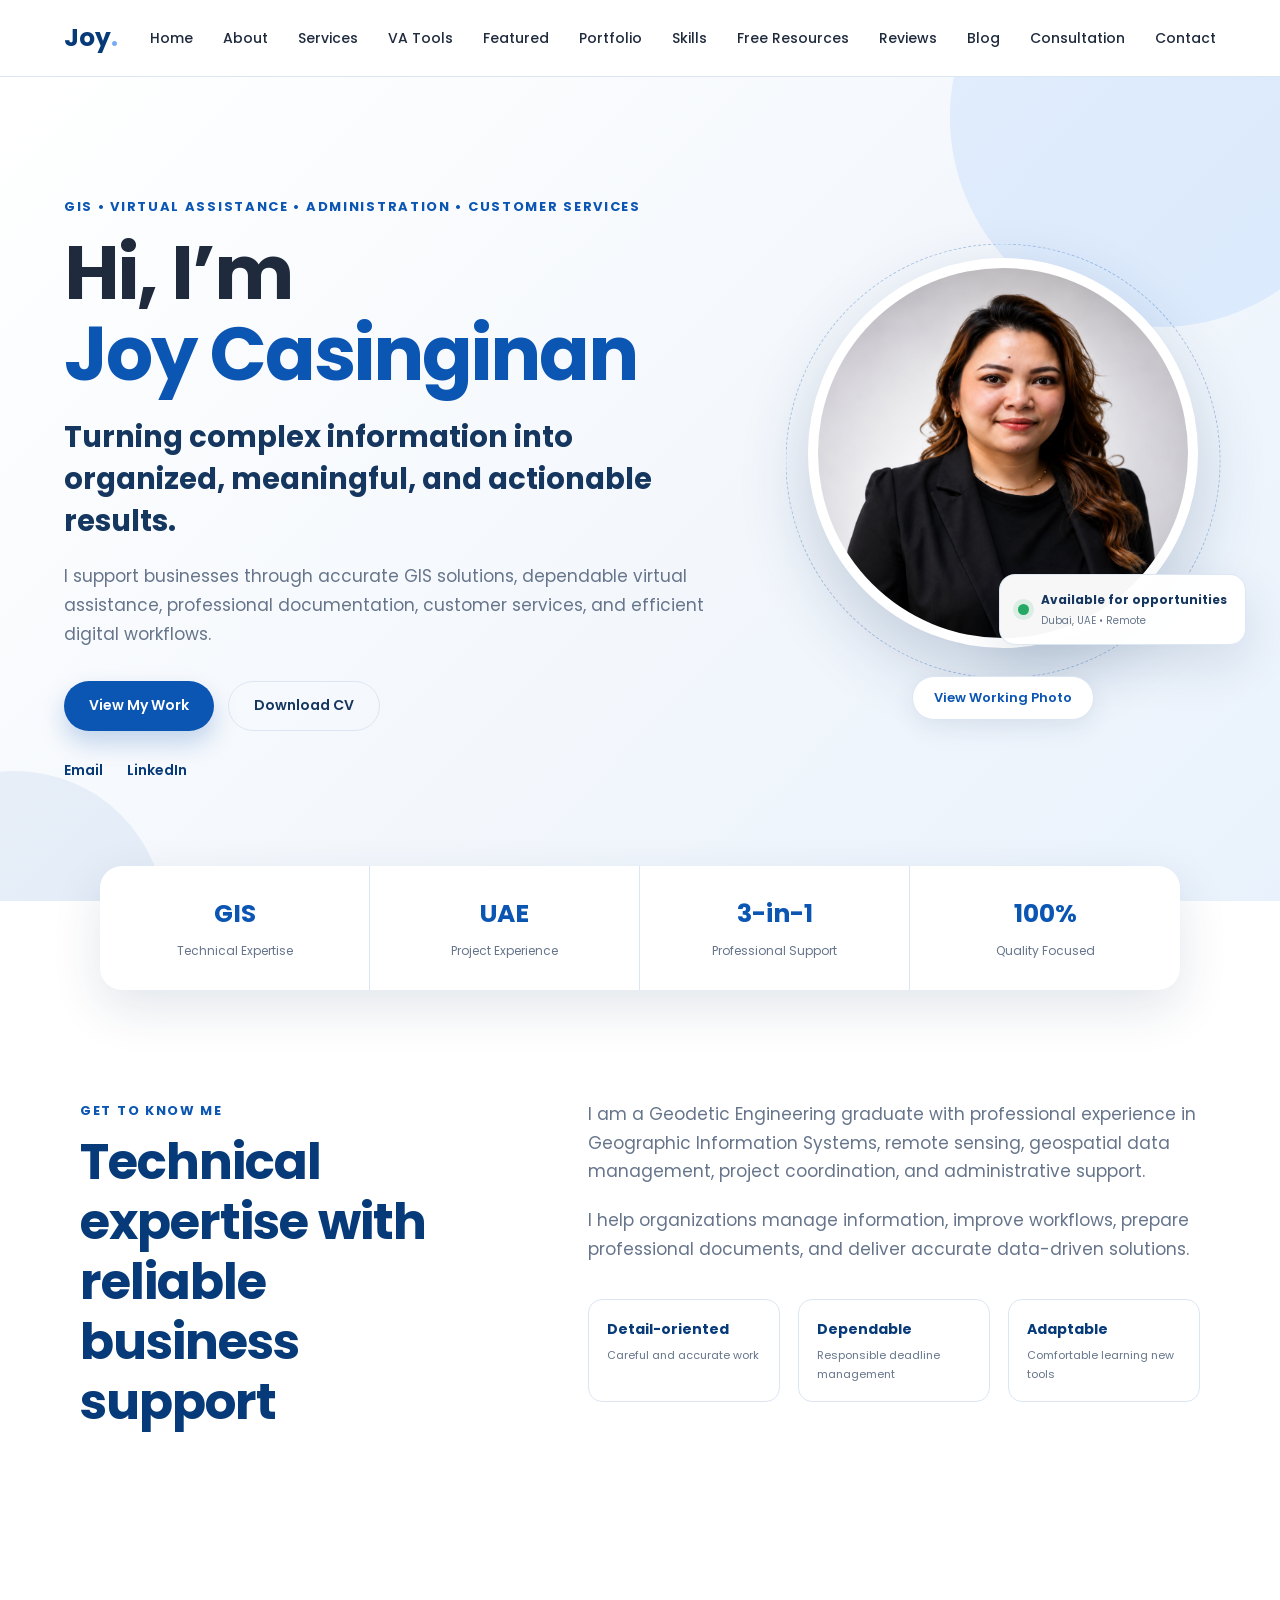
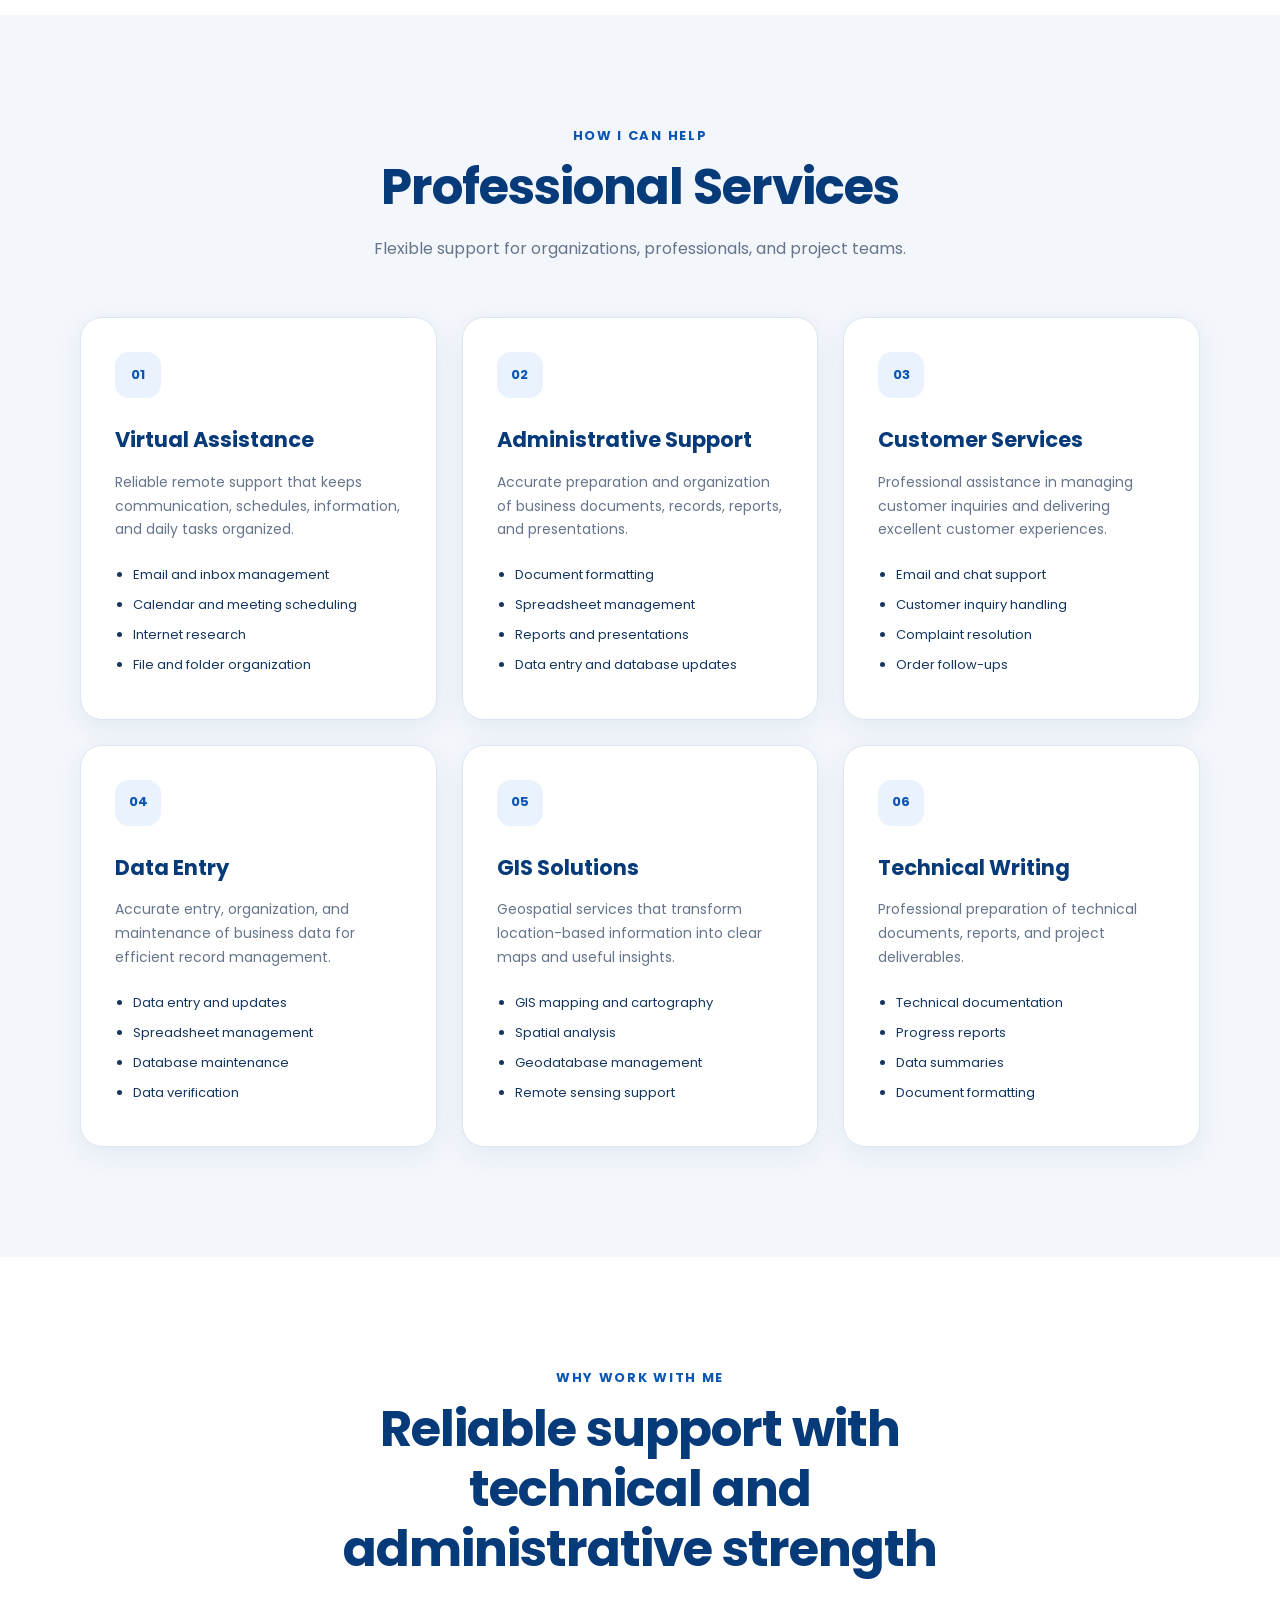
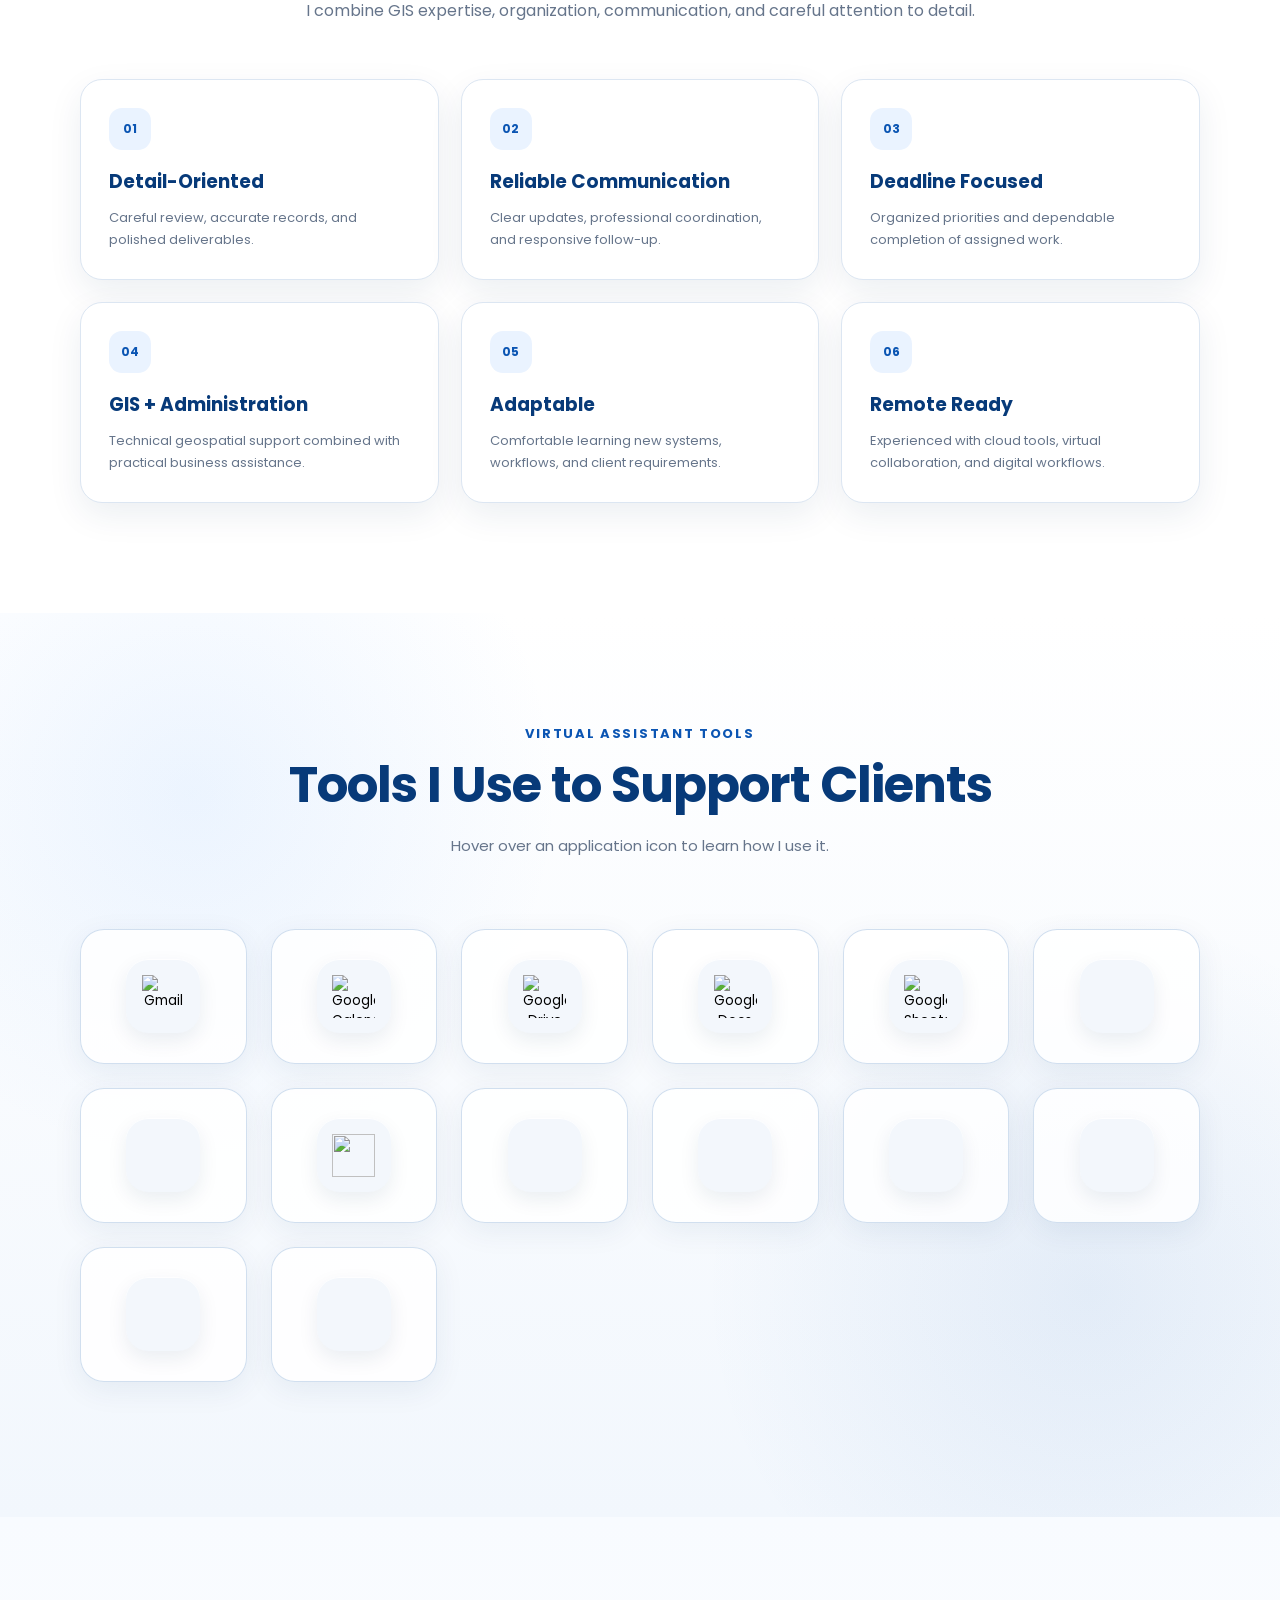
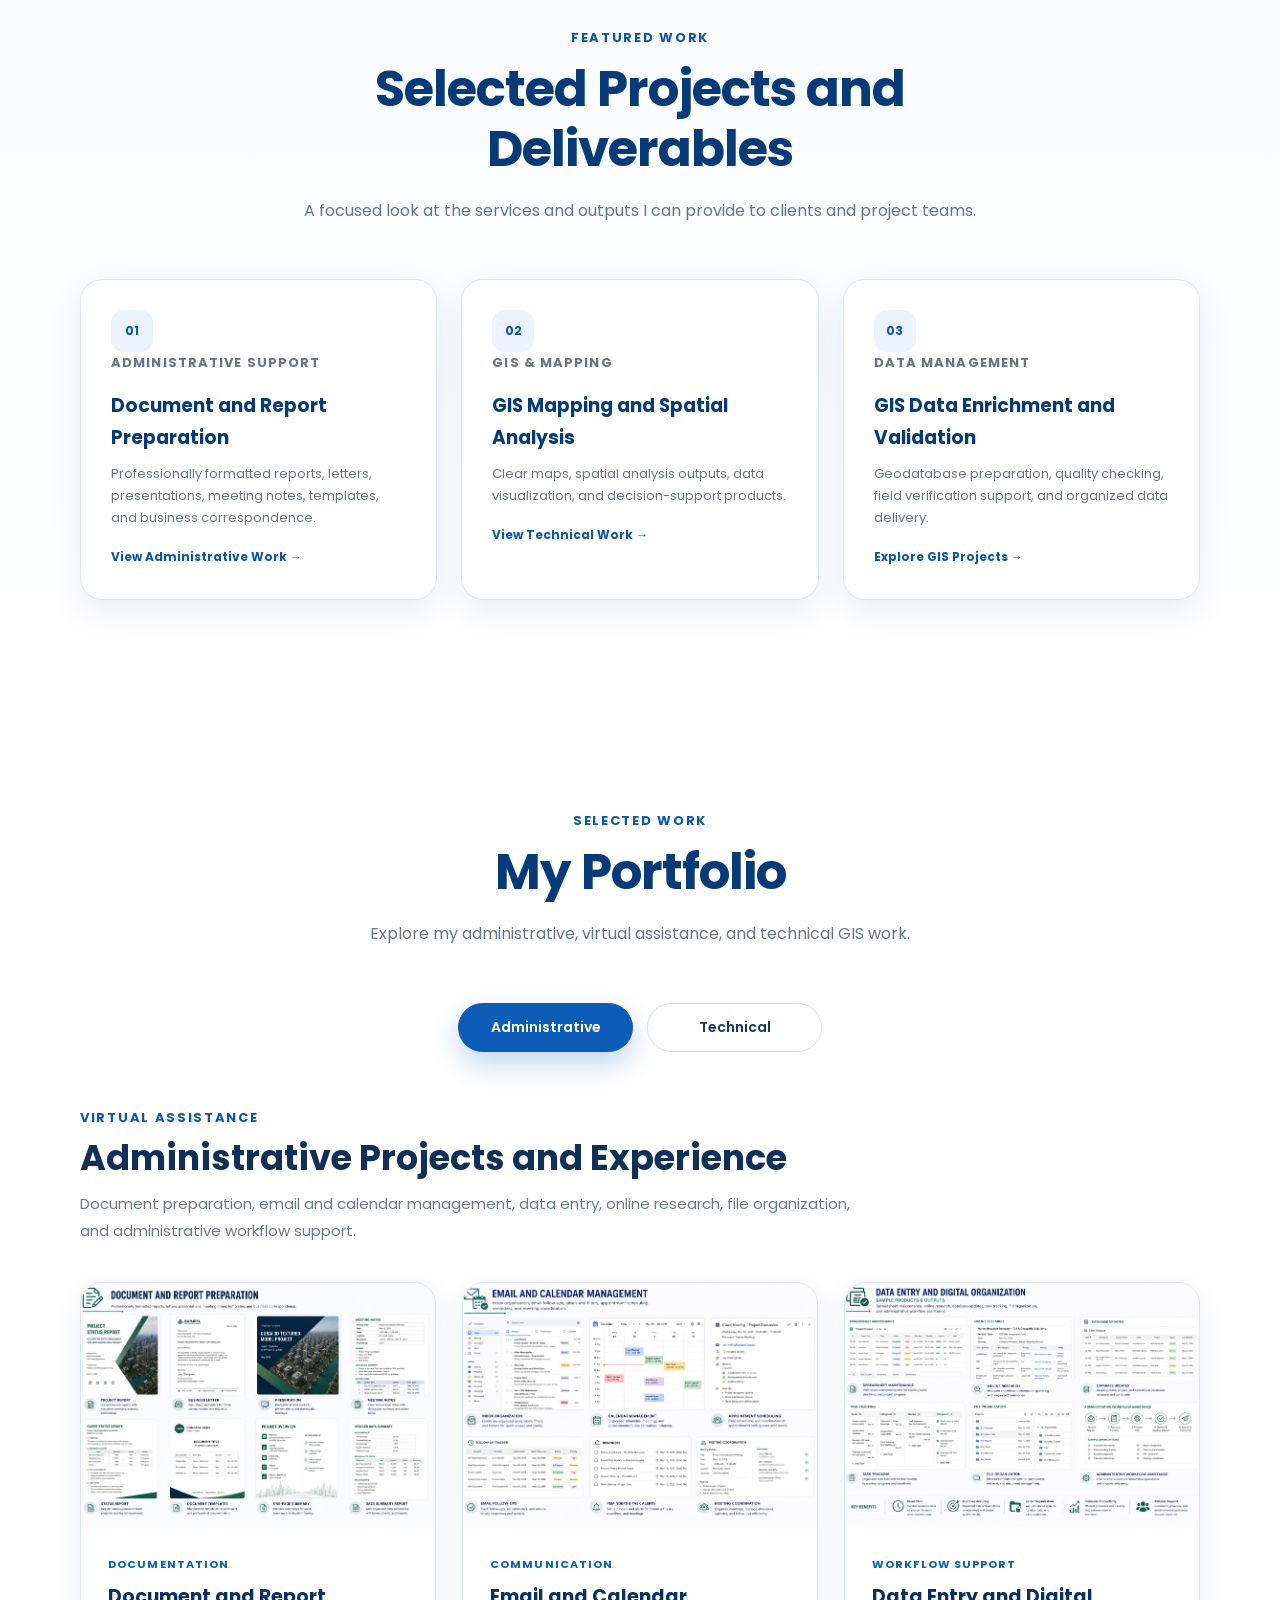
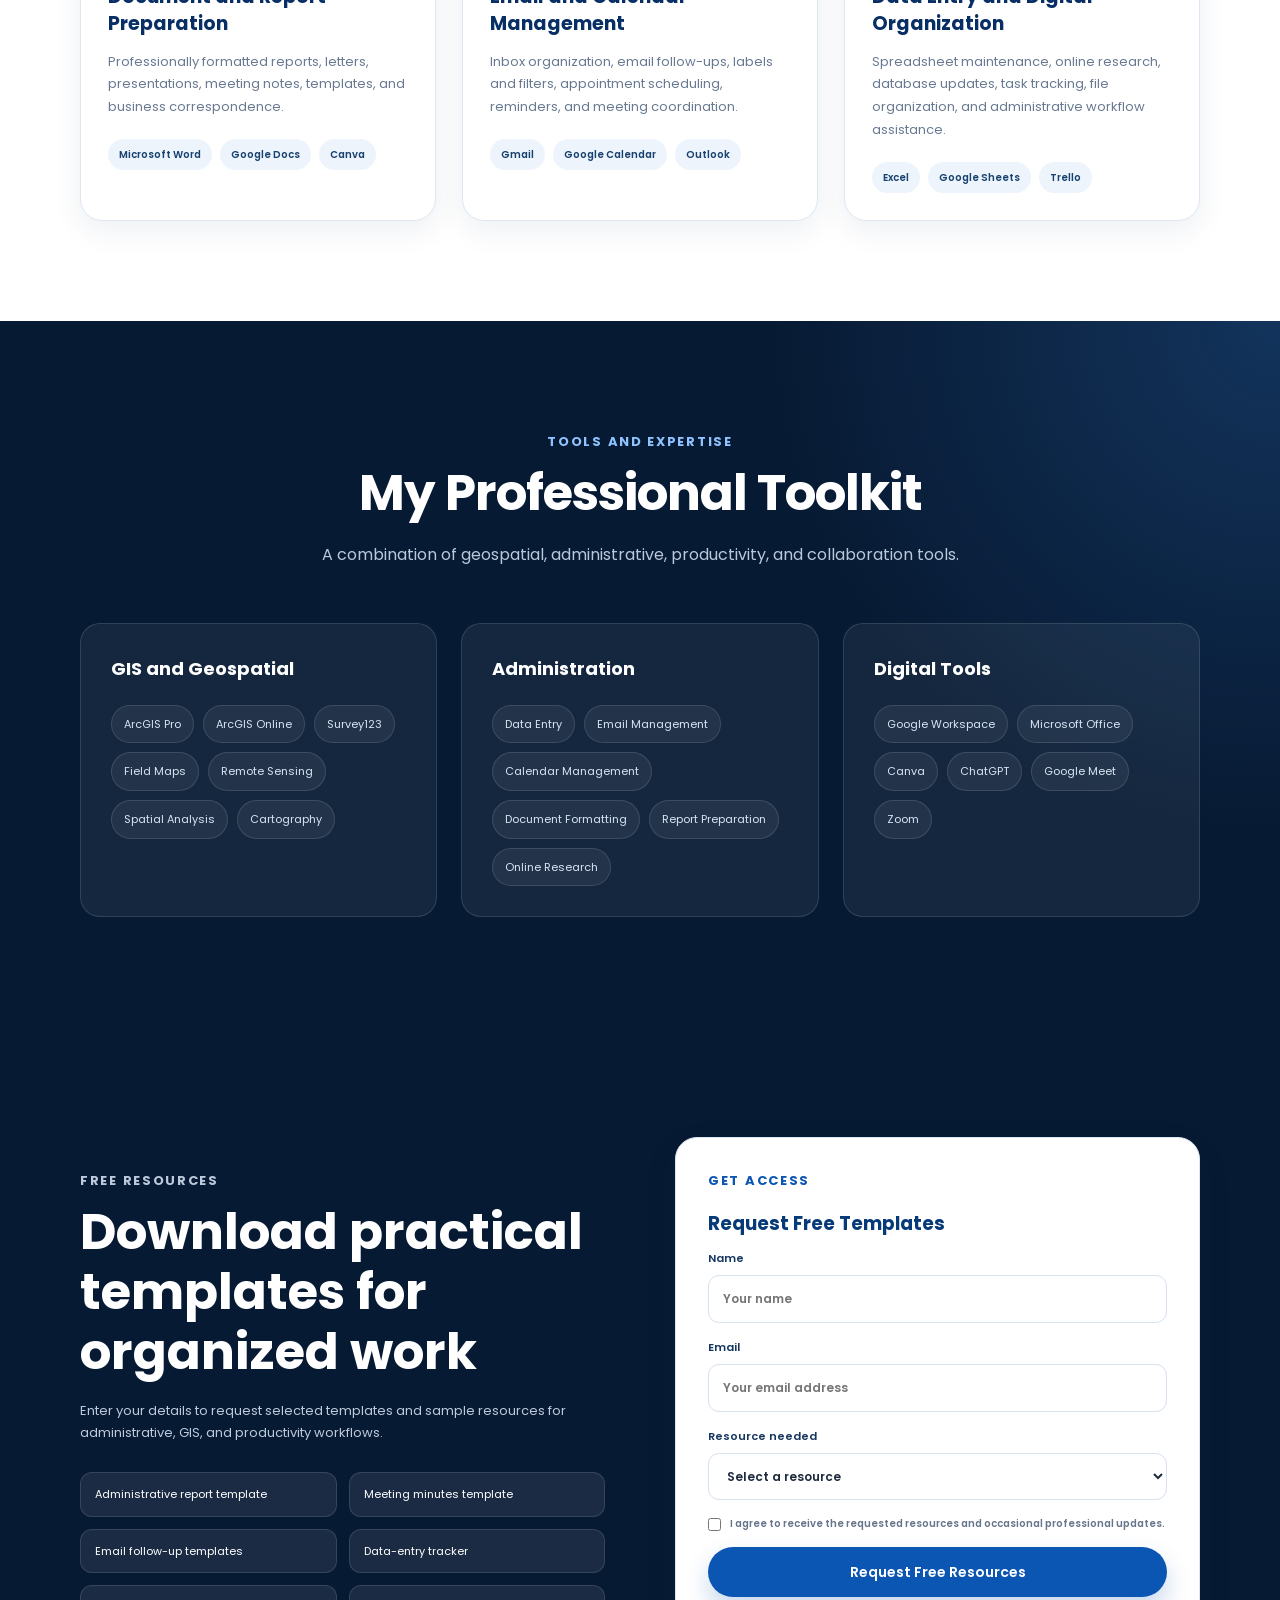
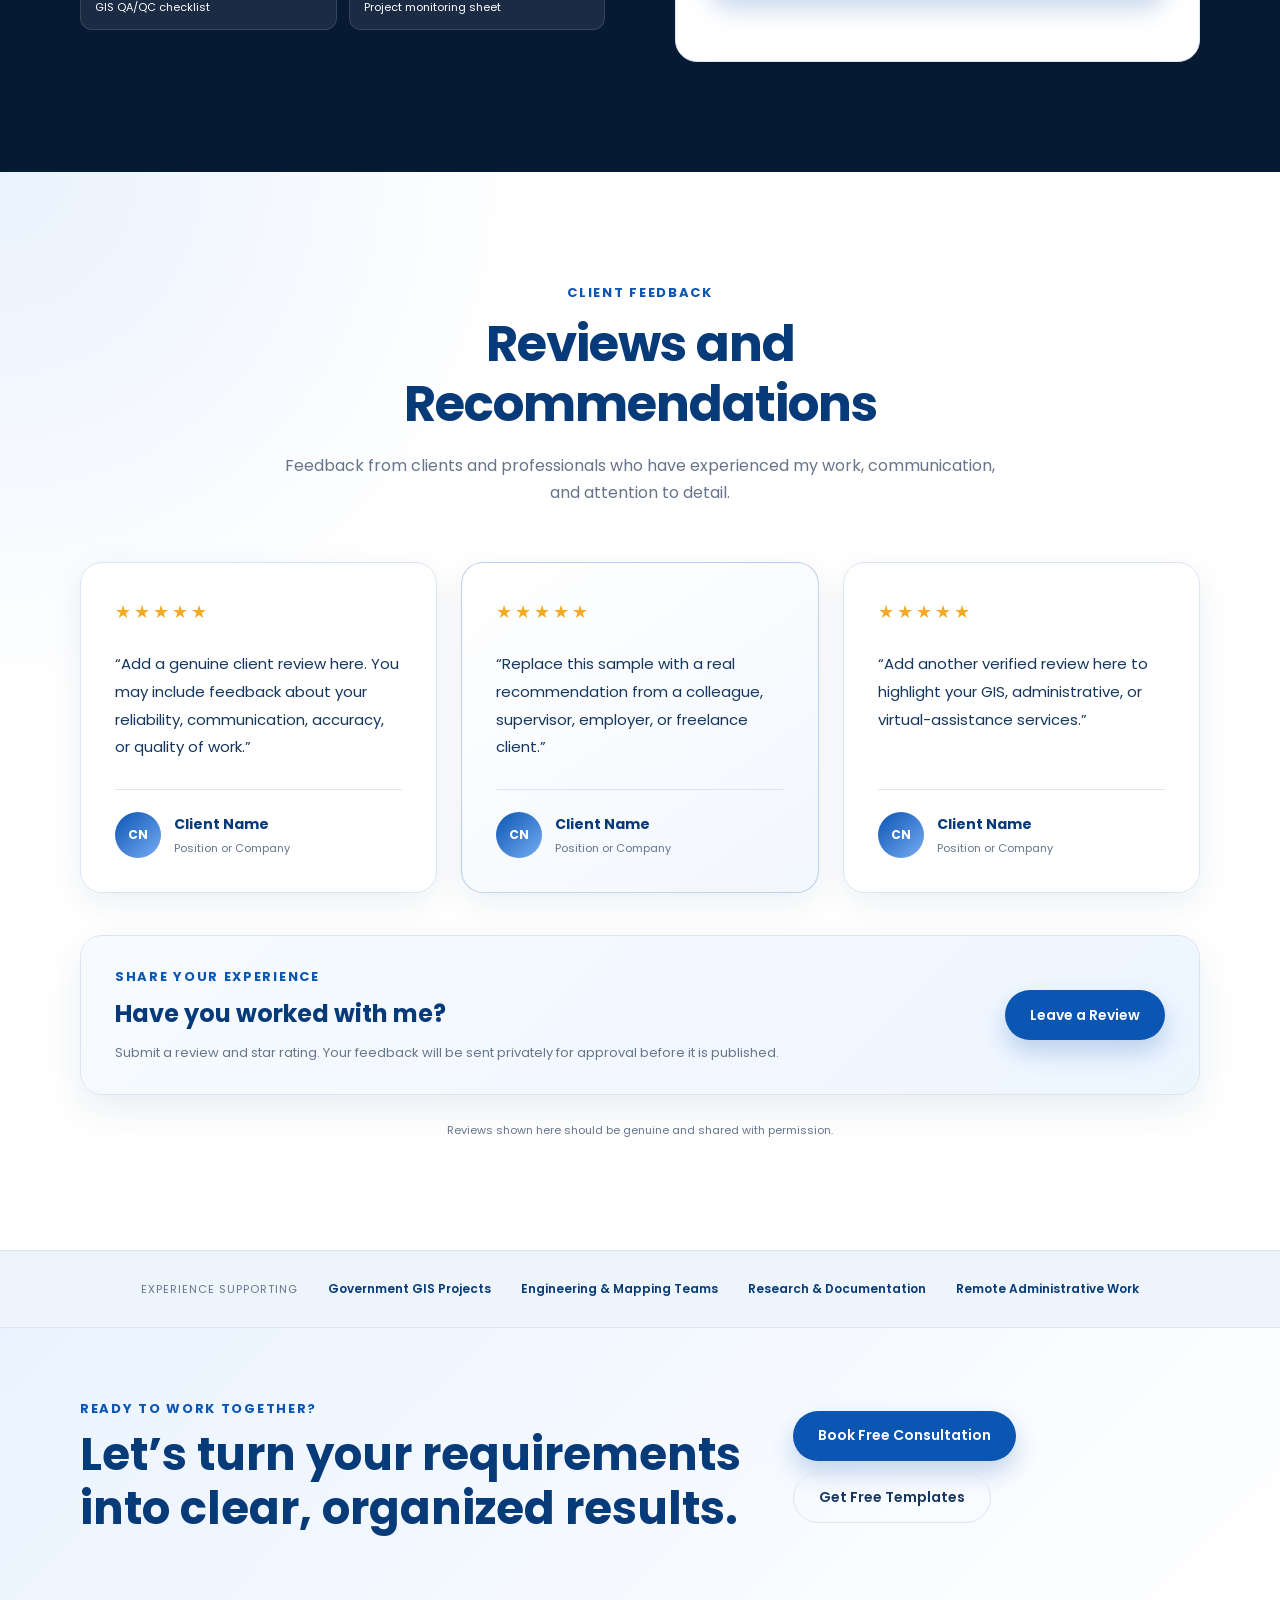
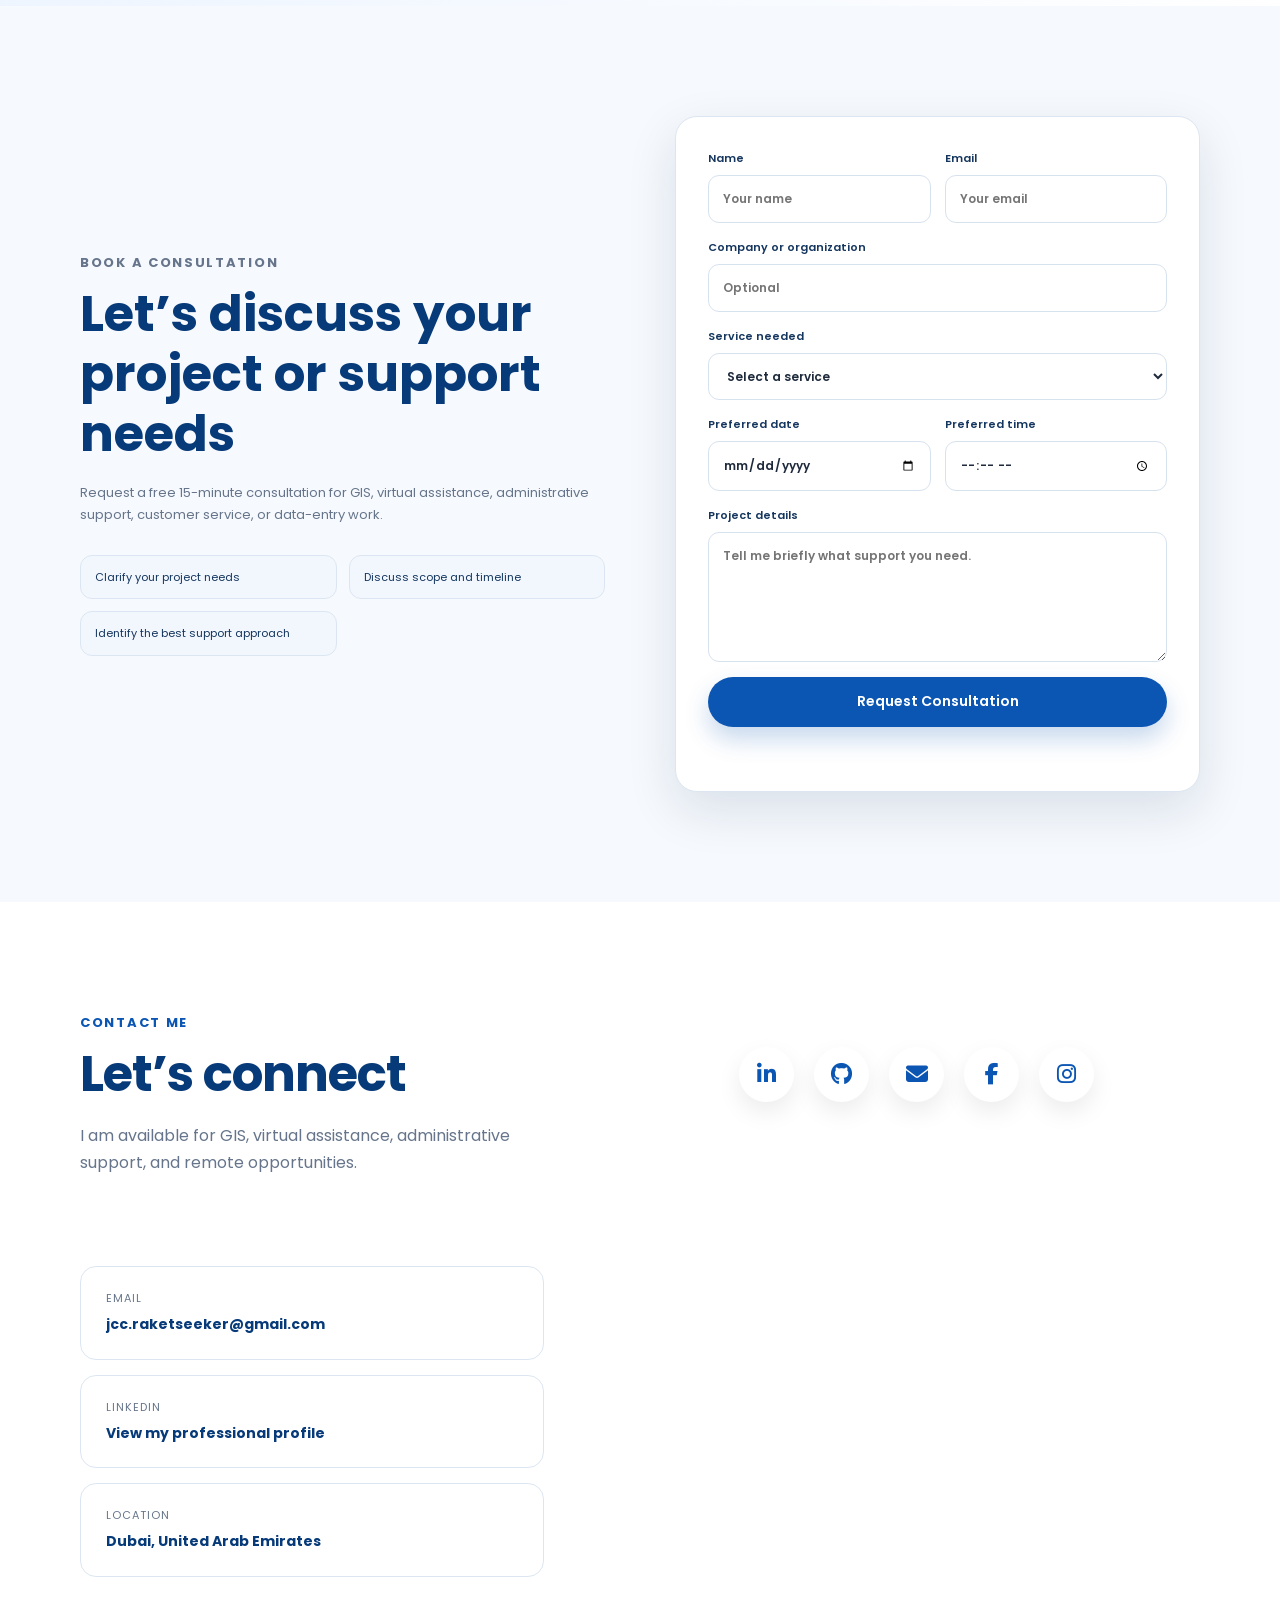
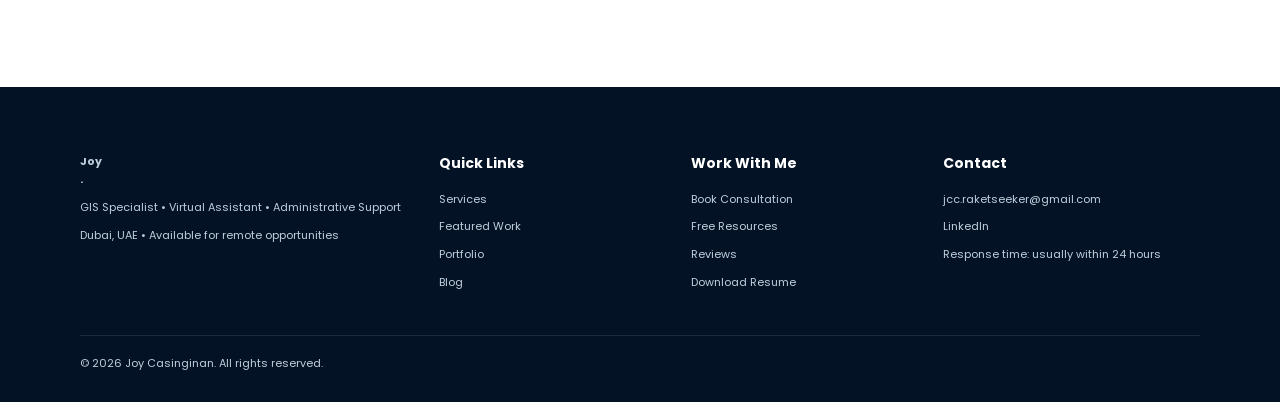
==== index.html @ 1f8430e5 "Add files via upload" ====
<!DOCTYPE html>

<html lang="en">
<head>
<meta charset="utf-8"/>
<meta content="width=device-width, initial-scale=1.0" name="viewport"/>
<meta content="Professional portfolio of Joy Casinginan, GIS Specialist, Virtual Assistant, and Administrative Assistant." name="description"/>
<title>
        Joy Casinginan | GIS Specialist &amp; Virtual Assistant
    </title>
<link href="https://fonts.googleapis.com" rel="preconnect"/>
<link crossorigin="" href="https://fonts.gstatic.com" rel="preconnect"/>
<link href="https://fonts.googleapis.com/css2?family=Poppins:wght@400;500;600;700&amp;display=swap" rel="stylesheet"/>
<link href="style.css" rel="stylesheet"/>
<link href="optin.css" rel="stylesheet"/>
<script src="https://code.iconify.design/3/3.1.1/iconify.min.js"></script>
<link href="https://cdnjs.cloudflare.com/ajax/libs/font-awesome/6.6.0/css/all.min.css" rel="stylesheet"/>
</head>
<body>
<!-- HEADER -->
<header class="site-header">
<nav class="navbar">
<a class="logo" href="#home">
                Joy<span>.</span>
</a>
<button aria-expanded="false" aria-label="Open navigation menu" class="menu-button" id="menuButton" type="button">
<span></span>
<span></span>
<span></span>
</button>
<ul class="nav-links" id="navLinks">
<li><a href="#home">Home</a></li>
<li><a href="#about">About</a></li>
<li><a class="services-optin-trigger" href="#services">Services</a></li>
<li><a href="#va-tools">VA Tools</a></li>
<li><a href="#featured-projects">Featured</a></li><li><a href="#portfolio">Portfolio</a></li>
<li><a href="#skills">Skills</a></li>
<li><a href="#free-resources">Free Resources</a></li><li><a href="#reviews">Reviews</a></li>
<li><a href="blog.html">Blog</a></li>
<li><a href="#consultation">Consultation</a></li><li><a href="#contact">Contact</a></li>
</ul>
</nav>
</header>
<main>
<!-- HERO -->
<section class="hero" id="home">
<div class="background-circle circle-one"></div>
<div class="background-circle circle-two"></div>
<div class="hero-container">
<div class="hero-content">
<p class="eyebrow">
                        GIS • Virtual Assistance • Administration • Customer Services
                    </p>
<h1>
                        Hi, I’m
                        <span>Joy Casinginan</span>
</h1>
<h2>
                        Turning complex information into organized,
                        meaningful, and actionable results.
                    </h2>
<p class="hero-description">
                        I support businesses through accurate GIS solutions,
                        dependable virtual assistance, professional
                        documentation, customer services, and efficient digital workflows.
                    </p>
<div class="hero-buttons">
<a class="button primary-button" href="#portfolio">
                            View My Work
                        </a>
<a class="button secondary-button" download="" href="JOY RESUME.pdf">
                            Download CV
                        </a>
</div>
<div class="hero-links">
<a href="mailto:jcc.raketseeker@gmail.com">
                            Email
                        </a>
<a href="https://www.linkedin.com/in/casinginanjoy/" rel="noopener noreferrer" target="_blank">
                            LinkedIn
                        </a>
</div>
</div>
<div class="hero-photo-area">
<div class="photo-ring"></div>
<div class="photo-frame">
<img alt="Professional portrait of Joy Casinginan" class="hero-photo" id="profileImage" src="images/joy-profile.jpg"/>
</div>
<div class="availability-card">
<span class="availability-dot"></span>
<div>
<strong>
                                Available for opportunities
                            </strong>
<small>
                                Dubai, UAE • Remote
                            </small>
</div>
</div>
<button class="photo-switch-button" id="changePhotoButton" type="button">
                        View Working Photo
                    </button>
</div>
</div>
</section>
<!-- STATISTICS -->
<section class="statistics-section">
<div class="statistics-container">
<article class="statistic">
<strong>GIS</strong>
<span>Technical Expertise</span>
</article>
<article class="statistic">
<strong>UAE</strong>
<span>Project Experience</span>
</article>
<article class="statistic">
<strong>3-in-1</strong>
<span>Professional Support</span>
</article>
<article class="statistic">
<strong>100%</strong>
<span>Quality Focused</span>
</article>
</div>
</section>
<!-- ABOUT -->
<section class="section" id="about">
<div class="section-container about-grid">
<div class="section-heading">
<p class="section-label">
                        Get to know me
                    </p>
<h2>
                        Technical expertise with reliable business support
                    </h2>
</div>
<div class="about-content">
<p>
                        I am a Geodetic Engineering graduate with professional
                        experience in Geographic Information Systems, remote
                        sensing, geospatial data management, project
                        coordination, and administrative support.
                    </p>
<p>
                        I help organizations manage information, improve
                        workflows, prepare professional documents, and deliver
                        accurate data-driven solutions.
                    </p>
<div class="about-highlights">
<div>
<strong>Detail-oriented</strong>
<span>Careful and accurate work</span>
</div>
<div>
<strong>Dependable</strong>
<span>Responsible deadline management</span>
</div>
<div>
<strong>Adaptable</strong>
<span>Comfortable learning new tools</span>
</div>
</div>
</div>
</div>
</section>
<!-- SERVICES -->
<section class="section light-section" id="services">
<div class="section-container">
<div class="center-heading">
<p class="section-label">
                        How I can help
                    </p>
<h2>
                        Professional Services
                    </h2>
<p>
                        Flexible support for organizations, professionals,
                        and project teams.
                    </p>
</div>
<div class="services-grid">
<article class="service-card">
<div class="service-number">
                            01
                        </div>
<h3>
                            Virtual Assistance
                        </h3>
<p>
                            Reliable remote support that keeps communication,
                            schedules, information, and daily tasks organized.
                        </p>
<ul>
<li>Email and inbox management</li>
<li>Calendar and meeting scheduling</li>
<li>Internet research</li>
<li>File and folder organization</li>
</ul>
</article>
<article class="service-card">
<div class="service-number">
                            02
                        </div>
<h3>
                            Administrative Support
                        </h3>
<p>
                            Accurate preparation and organization of business
                            documents, records, reports, and presentations.
                        </p>
<ul>
<li>Document formatting</li>
<li>Spreadsheet management</li>
<li>Reports and presentations</li>
<li>Data entry and database updates</li>
</ul>
</article>
<article class="service-card">
<div class="service-number">
                            03
                        </div>
<h3>
                            Customer Services
                        </h3>
<p>
                            Professional assistance in managing customer
                            inquiries and delivering excellent customer experiences.
                        </p>
<ul>
<li>Email and chat support</li>
<li>Customer inquiry handling</li>
<li>Complaint resolution</li>
<li>Order follow-ups</li>
</ul>
</article>
<article class="service-card">
<div class="service-number">
                            04
                        </div>
<h3>
                            Data Entry
                        </h3>
<p>
                            Accurate entry, organization, and maintenance
                            of business data for efficient record management.
                        </p>
<ul>
<li>Data entry and updates</li>
<li>Spreadsheet management</li>
<li>Database maintenance</li>
<li>Data verification</li>
</ul>
</article>
<article class="service-card">
<div class="service-number">
                            05
                        </div>
<h3>
                            GIS Solutions
                        </h3>
<p>
                            Geospatial services that transform location-based
                            information into clear maps and useful insights.
                        </p>
<ul>
<li>GIS mapping and cartography</li>
<li>Spatial analysis</li>
<li>Geodatabase management</li>
<li>Remote sensing support</li>
</ul>
</article>
<article class="service-card">
<div class="service-number">
                            06
                        </div>
<h3>
                            Technical Writing
                        </h3>
<p>
                            Professional preparation of technical
                            documents, reports, and project deliverables.
                        </p>
<ul>
<li>Technical documentation</li>
<li>Progress reports</li>
<li>Data summaries</li>
<li>Document formatting</li>
</ul>
</article>
</div>
</div>
</section><section class="section why-me-section" id="why-me">
<div class="section-container">
<div class="center-heading">
<p class="section-label">Why work with me</p>
<h2>Reliable support with technical and administrative strength</h2>
<p>I combine GIS expertise, organization, communication, and careful attention to detail.</p>
</div>
<div class="why-me-grid">
<article><span>01</span><h3>Detail-Oriented</h3><p>Careful review, accurate records, and polished deliverables.</p></article>
<article><span>02</span><h3>Reliable Communication</h3><p>Clear updates, professional coordination, and responsive follow-up.</p></article>
<article><span>03</span><h3>Deadline Focused</h3><p>Organized priorities and dependable completion of assigned work.</p></article>
<article><span>04</span><h3>GIS + Administration</h3><p>Technical geospatial support combined with practical business assistance.</p></article>
<article><span>05</span><h3>Adaptable</h3><p>Comfortable learning new systems, workflows, and client requirements.</p></article>
<article><span>06</span><h3>Remote Ready</h3><p>Experienced with cloud tools, virtual collaboration, and digital workflows.</p></article>
</div>
</div>
</section>
<!-- VA TOOLS -->
<!-- VA TOOLS -->
<section class="va-dock-section" id="va-tools">
<div class="va-dock-container">
<div class="va-dock-heading">
<p class="section-label">

                Virtual Assistant Tools
            </p>
<h2>
                Tools I Use to Support Clients
            </h2>
<p>
                Hover over an application icon to learn how I use it.
            </p>
</div>
<div class="va-dock-grid">
<!-- GMAIL -->
<button aria-label="Gmail" class="va-dock-card" type="button">
<span class="va-dock-icon">
<img alt="Gmail" src="https://cdn.simpleicons.org/gmail"/>
</span>
<span class="va-dock-info">
<strong>Gmail</strong>
<small>
            Inbox organization, labels, filters,
            follow-ups, and scheduled emails.
        </small>
</span>
</button>
<!-- GOOGLE CALENDAR -->
<button aria-label="Google Calendar" class="va-dock-card" type="button">
<span class="va-dock-icon">
<img alt="Google Calendar" src="https://cdn.simpleicons.org/googlecalendar"/>
</span>
<span class="va-dock-info">
<strong>Google Calendar</strong>
<small>
                        Meeting scheduling, reminders,
                        appointments, and time-zone coordination.
                    </small>
</span>
</button>
<!-- GOOGLE DRIVE -->
<button aria-label="Google Drive" class="va-dock-card" type="button">
<span class="va-dock-icon">
<img alt="Google Drive" src="https://cdn.simpleicons.org/googledrive"/>
</span>
<span class="va-dock-info">
<strong>Google Drive</strong>
<small>
                        File organization, shared folders,
                        cloud storage, and access permissions.
                    </small>
</span>
</button>
<!-- GOOGLE DOCS -->
<button aria-label="Google Docs" class="va-dock-card" type="button">
<span class="va-dock-icon">
<img alt="Google Docs" src="https://cdn.simpleicons.org/googledocs"/>
</span>
<span class="va-dock-info">
<strong>Google Docs </strong>
<small>
            Reports, meeting notes,
            document formatting,
            templates, and collaborative editing.
        </small>
</span>
</button>
<!-- GOOGLE SHEETS -->
<button aria-label="Google Sheets" class="va-dock-card" type="button">
<span class="va-dock-icon">
<img alt="Google Sheets" src="https://cdn.simpleicons.org/googlesheets"/>
</span>
<span class="va-dock-info">
<strong>Google Sheets</strong>
<small>
                        Data entry, trackers, contact lists,
                        task monitoring, and reporting.
                    </small>
</span>
</button>
<!-- MICROSOFT EXCEL -->
<button aria-label="Microsoft Excel" class="va-dock-card" type="button">
<span class="va-dock-icon">
<span aria-hidden="true" class="iconify" data-icon="vscode-icons:file-type-excel"></span>
</span>
<span class="va-dock-info">
<strong>Microsoft Excel</strong>
<small>
                        Spreadsheets, formulas, tables,
                        data cleaning, and organized records.
                    </small>
</span>
</button>
<!-- MICROSOFT WORD -->
<button aria-label="Microsoft Word" class="va-dock-card" type="button">
<span class="va-dock-icon">
<span aria-hidden="true" class="iconify" data-icon="vscode-icons:file-type-word"></span>
</span>
<span class="va-dock-info">
<strong>Microsoft Word</strong>
<small>
                        Document preparation, formatting,
                        correspondence, templates, and reports.
                    </small>
</span>
</button>
<!-- CANVA -->
<button aria-label="Canva" class="va-dock-card" type="button">
<span class="va-dock-icon">
<img alt="" src="https://www.google.com/s2/favicons?domain=canva.com&amp;sz=128"/>
</span>
<span class="va-dock-info">
<strong>Canva</strong>
<small>
                        Presentations, social media graphics,
                        résumés, and branded materials.
                    </small>
</span>
</button>
<!-- TRELLO -->
<button aria-label="Trello" class="va-dock-card" type="button">
<span class="va-dock-icon">
<span aria-hidden="true" class="iconify" data-icon="logos:trello"></span>
</span>
<span class="va-dock-info">
<strong>Trello</strong>
<small>
                        Task boards, checklists, deadlines,
                        workflows, and project tracking.
                    </small>
</span>
</button>
<!-- MICROSOFT TEAMS -->
<button aria-label="Microsoft Teams" class="va-dock-card" type="button">
<span class="va-dock-icon">
<span aria-hidden="true" class="iconify" data-icon="logos:microsoft-teams"></span>
</span>
<span class="va-dock-info">
<strong>Microsoft Teams</strong>
<small>
            Team communication, online meetings,
            file sharing, channels, and collaboration.
        </small>
</span>
</button>
<!-- ZOOM -->
<button aria-label="Zoom" class="va-dock-card" type="button">
<span class="va-dock-icon">
<span aria-hidden="true" class="iconify" data-icon="logos:zoom-icon"></span>
</span>
<span class="va-dock-info">
<strong>Zoom</strong>
<small>
                        Virtual meetings, client calls,
                        screen sharing, and remote communication.
                    </small>
</span>
</button>
<!-- ARCGIS PRO -->
<button aria-label="ArcGIS Pro" class="va-dock-card" type="button">
<span class="va-dock-icon">
<span aria-hidden="true" class="iconify" data-icon="simple-icons:arcgis"></span>
</span>
<span class="va-dock-info">
<strong>ArcGIS Pro</strong>
<small>
            GIS mapping, spatial analysis, geodatabase management,
            cartography, and geospatial data processing.
        </small>
</span>
</button>
<!-- QGIS -->
<button aria-label="QGIS" class="va-dock-card" type="button">
<span class="va-dock-icon">
<span aria-hidden="true" class="iconify" data-icon="simple-icons:qgis"></span>
</span>
<span class="va-dock-info">
<strong>QGIS</strong>
<small>
            Open-source mapping, spatial analysis, data editing,
            visualization, and geospatial project support.
        </small>
</span>
</button>
<!-- CHATGPT -->
<button aria-label="ChatGPT" class="va-dock-card" type="button">
<span class="va-dock-icon va-chatgpt-icon">
<span aria-hidden="true" class="iconify" data-icon="simple-icons:openai"></span>
</span>
<span class="va-dock-info">
<strong>ChatGPT</strong>
<small>
                        Drafting, summaries, research,
                        brainstorming, and workflow assistance.
                    </small>
</span>
</button>
</div>
</div>
</section>
<!-- PORTFOLIO -->
<section class="section featured-projects-section" id="featured-projects">
<div class="section-container">
<div class="center-heading">
<p class="section-label">Featured work</p>
<h2>Selected Projects and Deliverables</h2>
<p>A focused look at the services and outputs I can provide to clients and project teams.</p>
</div>
<div class="featured-projects-grid">
<article class="featured-project-card">
<div class="featured-project-number">01</div>
<p class="project-category">Administrative Support</p>
<h3>Document and Report Preparation</h3>
<p>Professionally formatted reports, letters, presentations, meeting notes, templates, and business correspondence.</p>
<a class="featured-project-link" data-open-portfolio="administrative" href="#portfolio">View Administrative Work →</a>
</article>
<article class="featured-project-card">
<div class="featured-project-number">02</div>
<p class="project-category">GIS &amp; Mapping</p>
<h3>GIS Mapping and Spatial Analysis</h3>
<p>Clear maps, spatial analysis outputs, data visualization, and decision-support products.</p>
<a class="featured-project-link" data-open-portfolio="technical" href="#portfolio">View Technical Work →</a>
</article>
<article class="featured-project-card">
<div class="featured-project-number">03</div>
<p class="project-category">Data Management</p>
<h3>GIS Data Enrichment and Validation</h3>
<p>Geodatabase preparation, quality checking, field verification support, and organized data delivery.</p>
<a class="featured-project-link" data-open-portfolio="technical" href="#portfolio">Explore GIS Projects →</a>
</article>
</div>
</div>
</section><section class="section portfolio-section" id="portfolio">
<div class="section-container">
<div class="center-heading">
<p class="section-label">
                Selected Work
            </p>
<h2>
                My Portfolio
            </h2>
<p>Explore my administrative, virtual assistance, and technical GIS work.</p>
</div>
<!-- PORTFOLIO CATEGORY BUTTONS -->
<div class="portfolio-tabs"><button class="portfolio-tab active" data-category="administrative" type="button">Administrative</button><button class="portfolio-tab" data-category="technical" type="button">Technical</button></div>
<!-- ADMINISTRATIVE PORTFOLIO -->
<div class="portfolio-category active" id="administrative">
<div class="category-intro">
<p class="section-label">
                    Virtual Assistance
                </p>
<h3>
                    Administrative Projects and Experience
                </h3>
<p>
                    Document preparation, email and calendar management,
                    data entry, online research, file organization,
                    and administrative workflow support.
                </p>
</div>
<div class="portfolio-grid">
<article class="project-card">
<button class="project-image project-view-button" data-image="images/portfolio/admin-documents.jpg" data-title="Document and Report Preparation" type="button">
<img alt="Administrative document preparation sample" src="images/portfolio/admin-documents.jpg"/>
<span class="project-overlay">
<span>View Sample</span>
</span>
</button>
<div class="project-content">
<p class="project-category">
                            Documentation
                        </p>
<h3>
                            Document and Report Preparation
                        </h3>
<p>
                            Professionally formatted reports, letters,
                            presentations, meeting notes, templates,
                            and business correspondence.
                        </p>
<div class="project-tags">
<span>Microsoft Word</span>
<span>Google Docs</span>
<span>Canva</span>
</div>
</div>
</article>
<article class="project-card">
<button class="project-image project-view-button" data-image="images/portfolio/admin-email.jpg" data-title="Email and Calendar Management" type="button">
<img alt="Email and calendar management sample" src="images/portfolio/admin-email.jpg"/>
<span class="project-overlay">
<span>View Sample</span>
</span>
</button>
<div class="project-content">
<p class="project-category">
                            Communication
                        </p>
<h3>
                            Email and Calendar Management
                        </h3>
<p>
                            Inbox organization, email follow-ups,
                            labels and filters, appointment scheduling,
                            reminders, and meeting coordination.
                        </p>
<div class="project-tags">
<span>Gmail</span>
<span>Google Calendar</span>
<span>Outlook</span>
</div>
</div>
</article>
<article class="project-card">
<button class="project-image project-view-button" data-image="images/portfolio/admin-data-entry.jpg" data-title="Data Entry and Digital Organization" type="button">
<img alt="Spreadsheet and data entry sample" src="images/portfolio/admin-data-entry.jpg"/>
<span class="project-overlay">
<span>View Sample</span>
</span>
</button>
<div class="project-content">
<p class="project-category">
                            Workflow Support
                        </p>
<h3>
                            Data Entry and Digital Organization
                        </h3>
<p>
                            Spreadsheet maintenance, online research,
                            database updates, task tracking, file organization,
                            and administrative workflow assistance.
                        </p>
<div class="project-tags">
<span>Excel</span>
<span>Google Sheets</span>
<span>Trello</span>
</div>
</div>
</article>
</div>
</div><div class="portfolio-category" id="technical">
<div class="category-intro">
<p class="section-label">
                    GIS and Geospatial
                </p>
<h3>
                    Technical Projects and Experience
                </h3>
<p>
                    GIS mapping, geospatial data processing,
                    spatial analysis, field verification,
                    remote sensing, and technical documentation.
                </p>
</div>
<div class="portfolio-grid">
<article class="project-card">
<button class="project-image project-view-button" data-image="images/portfolio/technical-mapping.jpg" data-title="GIS Mapping and Spatial Analysis" type="button">
<img alt="GIS mapping and spatial analysis project sample" src="images/portfolio/technical-mapping.jpg"/>
<span class="project-overlay">
<span>View Sample</span>
</span>
</button>
<div class="project-content">
<p class="project-category">
                            Mapping and Analysis
                        </p>
<h3>
                            GIS Mapping and Spatial Analysis
                        </h3>
<p>
                            Professional map production, cartography,
                            spatial analysis, dataset review, and
                            geospatial visualization.
                        </p>
<div class="project-tags">
<span>Cartography</span>
<span>Spatial Analysis</span>
<span>Remote Sensing</span>
</div>
</div>
</article>
<article class="project-card">
<button class="project-image project-view-button" data-image="images/portfolio/technical-gis.jpg" data-title="GIS Data Enrichment" type="button">
<img alt="GIS data enrichment project sample" src="images/portfolio/technical-gis.jpg"/>
<span class="project-overlay">
<span>View Sample</span>
</span>
</button>
<div class="project-content">
<p class="project-category">
                            Geospatial Data
                        </p>
<h3>
                            GIS Data Enrichment
                        </h3>
<p>
                            Spatial data processing, geodatabase preparation,
                            data validation, quality checking, and structured
                            GIS project delivery.
                        </p>
<div class="project-tags">
<span>ArcGIS Pro</span>
<span>Geodatabase</span>
<span>QA/QC</span>
</div>
</div>
</article>
<article class="project-card">
<button class="project-image project-view-button" data-image="images/portfolio/technical-field.jpg" data-title="Survey and Data Validation" type="button">
<img alt="Survey and field data validation project sample" src="images/portfolio/technical-field.jpg"/>
<span class="project-overlay">
<span>View Sample</span>
</span>
</button>
<div class="project-content">
<p class="project-category">
                            Field Verification
                        </p>
<h3>
                            Survey and Data Validation
                        </h3>
<p>
                            Field survey preparation, spatial verification,
                            data collection monitoring, progress reporting,
                            and quality assessment.
                        </p>
<div class="project-tags">
<span>Survey123</span>
<span>Field Maps</span>
<span>Reporting</span>
</div>
</div>
</article>
</div>
</div>
</div>
</section>
<!-- SKILLS -->
<section class="section dark-section" id="skills">
<div class="section-container">
<div class="center-heading light-heading">
<p class="section-label">
                        Tools and expertise
                    </p>
<h2>
                        My Professional Toolkit
                    </h2>
<p>
                        A combination of geospatial, administrative,
                        productivity, and collaboration tools.
                    </p>
</div>
<div class="skills-grid">
<div class="skill-group">
<h3>
                            GIS and Geospatial
                        </h3>
<div class="skill-tags">
<span>ArcGIS Pro</span>
<span>ArcGIS Online</span>
<span>Survey123</span>
<span>Field Maps</span>
<span>Remote Sensing</span>
<span>Spatial Analysis</span>
<span>Cartography</span>
</div>
</div>
<div class="skill-group">
<h3>
                            Administration
                        </h3>
<div class="skill-tags">
<span>Data Entry</span>
<span>Email Management</span>
<span>Calendar Management</span>
<span>Document Formatting</span>
<span>Report Preparation</span>
<span>Online Research</span>
</div>
</div>
<div class="skill-group">
<h3>
                            Digital Tools
                        </h3>
<div class="skill-tags">
<span>Google Workspace</span>
<span>Microsoft Office</span>
<span>Canva</span>
<span>ChatGPT</span>
<span>Google Meet</span>
<span>Zoom</span>
</div>
</div>
</div>
</div>
</section>
<!-- REVIEWS -->
<section class="section free-resources-section" id="free-resources">
<div class="section-container free-resources-layout">
<div class="free-resources-copy">
<p class="section-label">Free resources</p>
<h2>Download practical templates for organized work</h2>
<p>Enter your details to request selected templates and sample resources for administrative, GIS, and productivity workflows.</p>
<div class="resource-list">
<span>Administrative report template</span>
<span>Meeting minutes template</span>
<span>Email follow-up templates</span>
<span>Data-entry tracker</span>
<span>GIS QA/QC checklist</span>
<span>Project monitoring sheet</span>
</div>
</div>
<div class="lead-form-card">
<p class="section-label">Get access</p>
<h3>Request Free Templates</h3>
<form action="https://formspree.io/f/mykrakoy" class="lead-generation-form" id="resourceLeadForm" method="POST">
<input name="_subject" type="hidden" value="New Free Resource Request"/>
<label>Name<input name="name" placeholder="Your name" required="" type="text"/></label>
<label>Email<input name="email" placeholder="Your email address" required="" type="email"/></label>
<label>Resource needed
          <select name="resource" required="">
<option value="">Select a resource</option>
<option>Administrative templates</option>
<option>GIS templates and checklists</option>
<option>Productivity trackers</option>
<option>All available resources</option>
</select>
</label>
<label class="lead-consent"><input name="permission" required="" type="checkbox" value="Yes"/><span>I agree to receive the requested resources and occasional professional updates.</span></label>
<button class="button primary-button lead-submit-button" type="submit">Request Free Resources</button>
<p aria-live="polite" class="lead-form-message"></p>
</form>
</div>
</div>
</section><section class="section reviews-section" id="reviews">
<div class="section-container">
<div class="center-heading">
<p class="section-label">Client feedback</p>
<h2>Reviews and Recommendations</h2>
<p>
                        Feedback from clients and professionals who have experienced
                        my work, communication, and attention to detail.
                    </p>
</div>
<!-- Replace the sample text below only with genuine client reviews. -->
<div class="reviews-grid">
<article class="review-card">
<div aria-label="5 out of 5 stars" class="review-stars">★★★★★</div>
<blockquote>
                            “Add a genuine client review here. You may include feedback
                            about your reliability, communication, accuracy, or quality of work.”
                        </blockquote>
<div class="review-author">
<div aria-hidden="true" class="review-avatar">CN</div>
<div>
<strong>Client Name</strong>
<span>Position or Company</span>
</div>
</div>
</article>
<article class="review-card featured-review">
<div aria-label="5 out of 5 stars" class="review-stars">★★★★★</div>
<blockquote>
                            “Replace this sample with a real recommendation from a
                            colleague, supervisor, employer, or freelance client.”
                        </blockquote>
<div class="review-author">
<div aria-hidden="true" class="review-avatar">CN</div>
<div>
<strong>Client Name</strong>
<span>Position or Company</span>
</div>
</div>
</article>
<article class="review-card">
<div aria-label="5 out of 5 stars" class="review-stars">★★★★★</div>
<blockquote>
                            “Add another verified review here to highlight your GIS,
                            administrative, or virtual-assistance services.”
                        </blockquote>
<div class="review-author">
<div aria-hidden="true" class="review-avatar">CN</div>
<div>
<strong>Client Name</strong>
<span>Position or Company</span>
</div>
</div>
</article>
</div>
<div class="review-submit-panel">
<div>
<p class="section-label">Share your experience</p>
<h3>Have you worked with me?</h3>
<p>Submit a review and star rating. Your feedback will be sent privately for approval before it is published.</p>
</div>
<button class="button primary-button review-open-button" id="openReviewModal" type="button">
            Leave a Review
        </button>
</div><p class="reviews-note">
                    Reviews shown here should be genuine and shared with permission.
                </p>
</div>
</section>
<!-- CONTACT -->
<section aria-label="Experience and project environments" class="trust-strip">
<div class="section-container trust-strip-inner">
<p>Experience supporting</p>
<span>Government GIS Projects</span>
<span>Engineering &amp; Mapping Teams</span>
<span>Research &amp; Documentation</span>
<span>Remote Administrative Work</span>
</div>
</section><section class="conversion-cta">
<div class="section-container conversion-cta-inner">
<div>
<p class="section-label">Ready to work together?</p>
<h2>Let’s turn your requirements into clear, organized results.</h2>
</div>
<div class="conversion-cta-buttons">
<a class="button primary-button" href="#consultation">Book Free Consultation</a>
<a class="button secondary-button" href="#free-resources">Get Free Templates</a>
</div>
</div>
</section><section class="section consultation-section" id="consultation">
<div class="section-container consultation-layout">
<div>
<p class="section-label">Book a consultation</p>
<h2>Let’s discuss your project or support needs</h2>
<p>Request a free 15-minute consultation for GIS, virtual assistance, administrative support, customer service, or data-entry work.</p>
<div class="consultation-points">
<span>Clarify your project needs</span>
<span>Discuss scope and timeline</span>
<span>Identify the best support approach</span>
</div>
</div>
<div class="lead-form-card consultation-card">
<form action="https://formspree.io/f/mykrakoy" class="lead-generation-form" id="consultationForm" method="POST">
<input name="_subject" type="hidden" value="New Free Consultation Request"/>
<div class="lead-form-grid">
<label>Name<input name="name" placeholder="Your name" required="" type="text"/></label>
<label>Email<input name="email" placeholder="Your email" required="" type="email"/></label>
</div>
<label>Company or organization<input name="company" placeholder="Optional" type="text"/></label>
<label>Service needed
          <select name="service" required="">
<option value="">Select a service</option>
<option>Virtual Assistance</option>
<option>Administrative Support</option>
<option>GIS Mapping and Spatial Analysis</option>
<option>GIS Data Enrichment</option>
<option>Data Entry</option>
<option>Customer Service</option>
<option>Technical Reports</option>
<option>Other</option>
</select>
</label>
<div class="lead-form-grid">
<label>Preferred date<input name="preferred_date" type="date"/></label>
<label>Preferred time<input name="preferred_time" type="time"/></label>
</div>
<label>Project details<textarea name="project_details" placeholder="Tell me briefly what support you need." required="" rows="5"></textarea></label>
<button class="button primary-button lead-submit-button" type="submit">Request Consultation</button>
<p aria-live="polite" class="lead-form-message"></p>
</form>
</div>
</div>
</section><section class="section contact-section" id="contact">
<div class="section-container contact-container">
<div class="contact-heading">
<p class="section-label">
                        Contact me
                    </p>
<h2>
                        Let’s connect
                    </h2>
<p>
                        I am available for GIS, virtual assistance,
                        administrative support, and remote opportunities.
                    </p>
</div>
<div class="social-links">
<a href="https://www.linkedin.com/in/casinginanjoy/" target="_blank">
<i class="fab fa-linkedin-in"></i>
</a>
<a href="https://github.com/YOUR-GITHUB" target="_blank">
<i class="fab fa-github"></i>
</a>
<a href="mailto:jcc.raketseeker@gmail.com">
<i class="fas fa-envelope"></i>
</a>
<a href="https://www.facebook.com/jccasinginan" target="_blank">
<i class="fab fa-facebook-f"></i>
</a>
<a href="https://www.instagram.com/itsjoystories/" target="_blank">
<i class="fab fa-instagram"></i>
</a>
</div>
<div class="contact-details">
<a href="mailto:jcc.raketseeker@gmail.com">
<span>Email</span>
<strong>
                            jcc.raketseeker@gmail.com
                        </strong>
</a>
<a href="https://www.linkedin.com/" rel="noopener noreferrer" target="_blank">
<span>LinkedIn</span>
<strong>
                            View my professional profile
                        </strong>
</a>
<div>
<span>Location</span>
<strong>
                            Dubai, United Arab Emirates
                        </strong>
</div>
</div>
</div>
</section>
</main>
<!-- FOOTER -->
<footer class="professional-footer">
<div class="section-container footer-main-grid">
<div>
<a class="footer-logo" href="#home">Joy<span>.</span></a>
<p>GIS Specialist • Virtual Assistant • Administrative Support</p>
<p>Dubai, UAE • Available for remote opportunities</p>
</div>
<div>
<h3>Quick Links</h3>
<a href="#services">Services</a>
<a href="#featured-projects">Featured Work</a>
<a href="#portfolio">Portfolio</a>
<a href="blog.html">Blog</a>
</div>
<div>
<h3>Work With Me</h3>
<a href="#consultation">Book Consultation</a>
<a href="#free-resources">Free Resources</a>
<a href="#reviews">Reviews</a>
<a download="" href="JOY RESUME.pdf">Download Resume</a>
</div>
<div>
<h3>Contact</h3>
<a href="mailto:jcc.raketseeker@gmail.com">jcc.raketseeker@gmail.com</a>
<a href="https://www.linkedin.com/in/casinginanjoy/" rel="noopener" target="_blank">LinkedIn</a>
<span>Response time: usually within 24 hours</span>
</div>
</div>
<div class="section-container footer-bottom">
<p>© 2026 Joy Casinginan. All rights reserved.</p>
</div>
</footer>
<!-- SERVICES RESOURCE OPT-IN POPUP -->
<div aria-hidden="true" class="resource-modal" id="resourceModal">
<div class="resource-modal-backdrop" data-close-resource-modal=""></div>
<section aria-labelledby="resourceModalTitle" aria-modal="true" class="resource-modal-dialog" role="dialog">
<button aria-label="Close resource popup" class="resource-modal-close" id="resourceModalClose" type="button">×</button>
<div class="resource-modal-content">
<div class="resource-intro">
<p class="resource-label">Free Professional Resources</p>
<h2 id="resourceModalTitle">Explore my services and access <span>sample resources.</span></h2>
<p class="resource-description">
                    Subscribe to receive selected GIS outputs, professional templates,
                    administrative resources, productivity tools, and future digital-product updates.
                </p>
<div class="resource-benefits">
<div><span>✓</span><p><strong>Professional samples</strong><small>Selected GIS, administrative, and virtual-assistance outputs.</small></p></div>
<div><span>✓</span><p><strong>Templates and tools</strong><small>Useful reports, emails, checklists, spreadsheets, and workflows.</small></p></div>
<div><span>✓</span><p><strong>Product updates</strong><small>News about new resources, services, and digital products.</small></p></div>
</div>
</div>
<div class="resource-form-card">
<p class="resource-card-label">Get Free Resources</p>
<h3>Join my email list</h3>
<p class="resource-card-intro">Enter your details, or continue directly to my services.</p>
<form accept-charset="UTF-8" action="https://formspree.io/f/mykrakoy" class="optin-form" id="optinForm" method="POST">
<input name="_subject" type="hidden" value="New Portfolio Resource Subscription"/>
<input name="_next" type="hidden" value="https://jccraketseeker-ae.github.io/jccraketseeker-ae/"/>
<div class="form-group">
<label for="subscriberName">Name</label>
<input autocomplete="name" id="subscriberName" name="name" placeholder="Enter your name" required="" type="text"/>
</div>
<div class="form-group">
<label for="subscriberEmail">Email address</label>
<input autocomplete="email" id="subscriberEmail" name="email" placeholder="Enter your email address" required="" type="email"/>
</div>
<label class="consent-field">
<input name="consent" required="" type="checkbox" value="Yes"/>
<span>
            I agree to receive occasional professional updates and
            free resources by email.
        </span>
</label>
<button class="optin-submit-button" id="optinSubmitButton" type="submit">
<span class="button-text">
            Get Free Resources
        </span>
<span aria-hidden="true" class="button-loader">
</span>
</button>
<p aria-live="polite" class="form-message" id="optinFormMessage">
</p>
</form>
<div class="optin-divider"><span>or</span></div>
<button class="skip-optin-link" id="skipOptinButton" type="button">View services without subscribing</button>
<p class="privacy-note">Your information will not be sold or shared.</p>
</div>
</div>
</section>
</div>
<!-- PROJECT SAMPLE VIEWER -->
<div aria-hidden="true" class="review-modal" id="reviewModal">
<div class="review-modal-backdrop" data-close-review-modal=""></div>
<section aria-labelledby="reviewModalTitle" aria-modal="true" class="review-modal-dialog" role="dialog">
<button aria-label="Close review form" class="review-modal-close" id="reviewModalClose" type="button">×</button>
<p class="section-label">Client feedback</p>
<h2 id="reviewModalTitle">Share Your Experience</h2>
<p class="review-modal-intro">Your review will be sent privately to Joy for approval before appearing on the website.</p>
<form action="https://formspree.io/f/mykrakoy" class="review-form" id="reviewForm" method="POST">
<input name="_subject" type="hidden" value="New Portfolio Review Submission"/>
<input id="reviewRatingInput" name="rating" required="" type="hidden" value=""/>
<div class="review-form-grid">
<div class="review-field">
<label for="reviewerName">Your name</label>
<input id="reviewerName" name="name" placeholder="Enter your name" required="" type="text"/>
</div>
<div class="review-field">
<label for="reviewerCompany">Position or company</label>
<input id="reviewerCompany" name="company" placeholder="Position or company" type="text"/>
</div>
</div>
<div class="review-field">
<label for="reviewerEmail">Email address <span>(kept private)</span></label>
<input id="reviewerEmail" name="email" placeholder="Enter your email address" required="" type="email"/>
</div>
<fieldset class="rating-field">
<legend>Overall rating</legend>
<div aria-label="Choose a rating from 1 to 5 stars" class="interactive-rating" id="interactiveRating">
<button aria-label="1 star" data-rating="1" type="button">★</button>
<button aria-label="2 stars" data-rating="2" type="button">★</button>
<button aria-label="3 stars" data-rating="3" type="button">★</button>
<button aria-label="4 stars" data-rating="4" type="button">★</button>
<button aria-label="5 stars" data-rating="5" type="button">★</button>
</div>
<small id="ratingHint">Select your rating.</small>
</fieldset>
<div class="review-field">
<label for="reviewMessage">Your review</label>
<textarea id="reviewMessage" minlength="20" name="review" placeholder="Describe your experience working with Joy..." required="" rows="5"></textarea>
</div>
<label class="review-consent">
<input name="permission" required="" type="checkbox" value="Yes, I permit publication"/>
<span>I permit Joy to publish this review after approval. My email address will remain private.</span>
</label>
<button class="button primary-button review-submit-button" id="reviewSubmitButton" type="submit">
                Submit Review
            </button>
<p aria-live="polite" class="review-form-message" id="reviewFormMessage"></p>
</form>
</section>
</div><div aria-hidden="true" class="project-modal" id="projectModal">
<div class="project-modal-backdrop" data-close-project-modal=""></div>
<div aria-labelledby="projectModalTitle" aria-modal="true" class="project-modal-content" role="dialog">
<button aria-label="Close project sample" class="project-modal-close" id="projectModalClose" type="button">
            ×
        </button>
<h3 id="projectModalTitle">
            Project Sample
        </h3>
<div class="project-modal-image-wrapper">
<img alt="" id="projectModalImage" src=""/>
</div>
</div>
</div>
<script src="script.js"></script>
<script src="optin.js"></script>
</body>
</html>
---- style.css ----
:root {
    --primary: #0b55b3;
    --primary-dark: #073a79;
    --secondary: #15365f;
    --text: #1f2b3d;
    --muted: #66758b;
    --background: #ffffff;
    --light-background: #f3f7fc;
    --border: #dce6f2;
    --dark: #071a33;
    --white: #ffffff;
    --shadow: 0 18px 50px rgba(16, 51, 93, 0.12);
}


* {
    margin: 0;
    padding: 0;
    box-sizing: border-box;
}


html {
    scroll-behavior: smooth;
}


body {
    font-family: "Poppins", Arial, sans-serif;
    color: var(--text);
    background: var(--background);
    line-height: 1.7;
    overflow-x: hidden;
}


img {
    max-width: 100%;
}


a {
    color: inherit;
}


.site-header {
    position: sticky;
    top: 0;
    z-index: 1000;
    background: rgba(255, 255, 255, 0.96);
    border-bottom: 1px solid var(--border);
    backdrop-filter: blur(12px);
}


.navbar {
    width: min(1180px, 90%);
    min-height: 76px;
    margin: auto;
    display: flex;
    justify-content: space-between;
    align-items: center;
}


.logo,
.footer-logo {
    color: var(--primary-dark);
    font-size: 25px;
    font-weight: 700;
    text-decoration: none;
}


.logo span,
.footer-logo span {
    color: #77adf5;
}


.nav-links {
    display: flex;
    align-items: center;
    gap: 30px;
    list-style: none;
}


.nav-links a {
    font-size: 14px;
    font-weight: 500;
    text-decoration: none;
}


.nav-links a:hover {
    color: var(--primary);
}


.menu-button {
    display: none;
    width: 42px;
    height: 42px;
    border: none;
    border-radius: 10px;
    background: var(--light-background);
    cursor: pointer;
}


.menu-button span {
    display: block;
    width: 21px;
    height: 2px;
    margin: 5px auto;
    background: var(--secondary);
}


/* HERO */

.hero {
    position: relative;
    min-height: calc(100vh - 76px);
    display: flex;
    align-items: center;
    overflow: hidden;
    background:
        linear-gradient(
            135deg,
            #ffffff 0%,
            #f3f7fc 55%,
            #e9f2fc 100%
        );
}


.hero-container {
    position: relative;
    z-index: 2;
    width: min(1180px, 90%);
    margin: auto;
    padding: 90px 0;
    display: grid;
    grid-template-columns: 1.2fr 0.8fr;
    align-items: center;
    gap: 85px;
}


.background-circle {
    position: absolute;
    border-radius: 50%;
    pointer-events: none;
}


.circle-one {
    width: 420px;
    height: 420px;
    top: -170px;
    right: -90px;
    background: rgba(105, 167, 247, 0.15);
}


.circle-two {
    width: 300px;
    height: 300px;
    left: -135px;
    bottom: -170px;
    background: rgba(11, 85, 179, 0.07);
}


.eyebrow,
.section-label {
    color: var(--primary);
    font-size: 13px;
    font-weight: 700;
    letter-spacing: 1.7px;
    text-transform: uppercase;
}


.hero h1 {
    margin: 14px 0 22px;
    font-size: clamp(48px, 6vw, 75px);
    line-height: 1.08;
    letter-spacing: -2px;
}


.hero h1 span {
    display: block;
    color: var(--primary);
}


.hero h2 {
    max-width: 700px;
    color: var(--secondary);
    font-size: clamp(21px, 2.3vw, 29px);
    line-height: 1.45;
}


.hero-description {
    max-width: 660px;
    margin-top: 20px;
    color: var(--muted);
    font-size: 17px;
}


.hero-buttons {
    display: flex;
    flex-wrap: wrap;
    gap: 14px;
    margin-top: 32px;
}


.button {
    display: inline-flex;
    align-items: center;
    justify-content: center;
    min-height: 50px;
    padding: 12px 25px;
    border-radius: 999px;
    font-size: 14px;
    font-weight: 600;
    text-decoration: none;
    transition:
        transform 0.3s ease,
        background 0.3s ease,
        box-shadow 0.3s ease;
}


.button:hover {
    transform: translateY(-3px);
}


.primary-button {
    color: var(--white);
    background: var(--primary);
    box-shadow: 0 12px 25px rgba(11, 85, 179, 0.23);
}


.primary-button:hover {
    background: var(--primary-dark);
}


.secondary-button {
    color: var(--secondary);
    border: 1px solid var(--border);
    background: transparent;
}


.secondary-button:hover {
    background: var(--white);
    box-shadow: var(--shadow);
}


.hero-links {
    display: flex;
    gap: 24px;
    margin-top: 28px;
}


.hero-links a {
    color: var(--primary-dark);
    font-size: 14px;
    font-weight: 600;
    text-decoration: none;
}


/* HERO IMAGE */

.hero-photo-area {
    position: relative;
    display: flex;
    flex-direction: column;
    align-items: center;
    justify-content: center;
}


.photo-frame {
    position: relative;
    z-index: 3;
    width: min(390px, 100%);
    aspect-ratio: 1 / 1;
    overflow: hidden;
    border: 10px solid var(--white);
    border-radius: 50%;
    background: var(--white);
    box-shadow: 0 28px 70px rgba(16, 51, 93, 0.2);
}


.hero-photo {
    display: block;
    width: 100%;
    height: 100%;
    object-fit: cover;
    object-position: center;
    opacity: 1;
    transition:
        opacity 0.25s ease,
        transform 0.4s ease;
}


.hero-photo.photo-changing {
    opacity: 0;
    transform: scale(0.97);
}


.photo-ring {
    position: absolute;
    z-index: 1;
    width: 435px;
    height: 435px;
    top: 44%;
    left: 50%;
    border: 1px dashed rgba(11, 85, 179, 0.3);
    border-radius: 50%;
    transform: translate(-50%, -50%);
    pointer-events: none;
}


.availability-card {
    position: absolute;
    z-index: 5;
    right: -30px;
    bottom: 75px;
    display: flex;
    align-items: center;
    gap: 12px;
    min-width: 225px;
    padding: 15px 18px;
    border: 1px solid rgba(220, 230, 242, 0.95);
    border-radius: 16px;
    background: rgba(255, 255, 255, 0.97);
    box-shadow: var(--shadow);
}


.availability-card strong,
.availability-card small {
    display: block;
}


.availability-card strong {
    color: var(--secondary);
    font-size: 12px;
}


.availability-card small {
    margin-top: 2px;
    color: var(--muted);
    font-size: 10px;
}


.availability-dot {
    flex-shrink: 0;
    width: 11px;
    height: 11px;
    border-radius: 50%;
    background: #23a964;
    box-shadow: 0 0 0 5px rgba(35, 169, 100, 0.13);
}


.photo-switch-button {
    position: relative;
    z-index: 5;
    margin-top: 28px;
    padding: 11px 21px;
    border: 1px solid var(--border);
    border-radius: 999px;
    color: var(--primary);
    background: var(--white);
    font-family: inherit;
    font-size: 13px;
    font-weight: 600;
    cursor: pointer;
    box-shadow: 0 8px 25px rgba(16, 51, 93, 0.08);
    transition:
        transform 0.3s ease,
        color 0.3s ease,
        background 0.3s ease,
        box-shadow 0.3s ease;
}


.photo-switch-button:hover {
    color: var(--white);
    background: var(--primary);
    transform: translateY(-2px);
    box-shadow: 0 12px 28px rgba(11, 85, 179, 0.2);
}


/* STATISTICS */

.statistics-section {
    position: relative;
    z-index: 5;
    margin-top: -35px;
}


.statistics-container {
    width: min(1080px, 88%);
    margin: auto;
    display: grid;
    grid-template-columns: repeat(4, 1fr);
    overflow: hidden;
    border-radius: 22px;
    background: var(--white);
    box-shadow: var(--shadow);
}


.statistic {
    padding: 27px 20px;
    text-align: center;
}


.statistic:not(:last-child) {
    border-right: 1px solid var(--border);
}


.statistic strong {
    display: block;
    color: var(--primary);
    font-size: 25px;
}


.statistic span {
    color: var(--muted);
    font-size: 12px;
}


/* SECTIONS */

.section {
    padding: 110px 0;
}


.section-container {
    width: min(1120px, 90%);
    margin: auto;
}


.light-section {
    background: var(--light-background);
}


.section-heading {
    max-width: 780px;
    margin-bottom: 55px;
}


.section-heading h2,
.center-heading h2,
.contact-heading h2 {
    margin: 10px 0 18px;
    color: var(--primary-dark);
    font-size: clamp(34px, 4.5vw, 50px);
    line-height: 1.2;
    letter-spacing: -1px;
}


.section-heading > p:last-child,
.center-heading > p:last-child,
.contact-heading > p:last-child {
    color: var(--muted);
}


.center-heading {
    max-width: 720px;
    margin: 0 auto 55px;
    text-align: center;
}


/* ABOUT */

.about-grid {
    display: grid;
    grid-template-columns: 0.8fr 1.2fr;
    gap: 100px;
}


.about-content > p {
    margin-bottom: 20px;
    color: var(--muted);
    font-size: 17px;
}


.about-highlights {
    display: grid;
    grid-template-columns: repeat(3, 1fr);
    gap: 18px;
    margin-top: 35px;
}


.about-highlights div {
    padding: 18px;
    border: 1px solid var(--border);
    border-radius: 14px;
}


.about-highlights strong,
.about-highlights span {
    display: block;
}


.about-highlights strong {
    color: var(--primary-dark);
    font-size: 14px;
}


.about-highlights span {
    margin-top: 4px;
    color: var(--muted);
    font-size: 11px;
}


/* SERVICES */

.services-grid {
    display: grid;
    grid-template-columns: repeat(3, 1fr);
    gap: 25px;
}


.service-card {
    padding: 34px;
    border: 1px solid var(--border);
    border-radius: 22px;
    background: var(--white);
    box-shadow: 0 8px 28px rgba(16, 51, 93, 0.07);
    transition:
        transform 0.3s ease,
        box-shadow 0.3s ease;
}


.service-card:hover {
    transform: translateY(-8px);
    box-shadow: var(--shadow);
}


.service-number {
    display: inline-flex;
    align-items: center;
    justify-content: center;
    width: 46px;
    height: 46px;
    margin-bottom: 24px;
    border-radius: 14px;
    color: var(--primary);
    background: #e9f2fd;
    font-size: 13px;
    font-weight: 700;
}


.service-card h3 {
    margin-bottom: 13px;
    color: var(--primary-dark);
    font-size: 21px;
}


.service-card p {
    color: var(--muted);
    font-size: 14px;
}


.service-card ul {
    margin-top: 22px;
    padding-left: 18px;
}


.service-card li {
    margin-bottom: 8px;
    color: var(--secondary);
    font-size: 13px;
}


/* PORTFOLIO */

.portfolio-grid {
    display: grid;
    grid-template-columns: repeat(3, 1fr);
    gap: 25px;
}


.project-card {
    overflow: hidden;
    border: 1px solid var(--border);
    border-radius: 22px;
    background: var(--white);
    box-shadow: 0 8px 28px rgba(16, 51, 93, 0.07);
    transition:
        transform 0.3s ease,
        box-shadow 0.3s ease;
}


.project-card:hover {
    transform: translateY(-8px);
    box-shadow: var(--shadow);
}


.project-visual {
    min-height: 205px;
    display: flex;
    align-items: center;
    justify-content: center;
}


.project-visual span {
    color: rgba(255, 255, 255, 0.92);
    font-size: 27px;
    font-weight: 700;
    letter-spacing: 6px;
}


.gis-visual {
    background:
        radial-gradient(circle at 25% 25%, #7cb8ff, transparent 35%),
        linear-gradient(135deg, #0a3f87, #176ec9);
}


.field-visual {
    background:
        radial-gradient(circle at 70% 30%, #70b4da, transparent 32%),
        linear-gradient(135deg, #163b5c, #2581a9);
}


.admin-visual {
    background:
        radial-gradient(circle at 30% 20%, #89a3d4, transparent 32%),
        linear-gradient(135deg, #273d6b, #526fa8);
}


.project-content {
    padding: 28px;
}


.project-category {
    margin-bottom: 8px;
    color: var(--primary);
    font-size: 11px;
    font-weight: 700;
    letter-spacing: 1.2px;
    text-transform: uppercase;
}


.project-content h3 {
    margin-bottom: 13px;
    color: var(--primary-dark);
    font-size: 19px;
}


.project-content > p:not(.project-category) {
    color: var(--muted);
    font-size: 13px;
}


.project-tags {
    display: flex;
    flex-wrap: wrap;
    gap: 8px;
    margin-top: 20px;
}


.project-tags span {
    padding: 7px 10px;
    border-radius: 999px;
    color: var(--primary-dark);
    background: var(--light-background);
    font-size: 10px;
    font-weight: 600;
}


/* SKILLS */

.dark-section {
    background:
        radial-gradient(
            circle at top right,
            rgba(54, 128, 214, 0.25),
            transparent 35%
        ),
        var(--dark);
}


.light-heading h2 {
    color: var(--white);
}


.light-heading .section-label {
    color: #8fc3ff;
}


.light-heading > p:last-child {
    color: #b9c8db;
}


.skills-grid {
    display: grid;
    grid-template-columns: repeat(3, 1fr);
    gap: 24px;
}


.skill-group {
    padding: 30px;
    border: 1px solid rgba(255, 255, 255, 0.12);
    border-radius: 20px;
    background: rgba(255, 255, 255, 0.06);
}


.skill-group h3 {
    margin-bottom: 20px;
    color: var(--white);
    font-size: 18px;
}


.skill-tags {
    display: flex;
    flex-wrap: wrap;
    gap: 9px;
}


.skill-tags span {
    padding: 9px 12px;
    border: 1px solid rgba(255, 255, 255, 0.12);
    border-radius: 999px;
    color: #d9e5f4;
    background: rgba(255, 255, 255, 0.06);
    font-size: 11px;
}


/* CONTACT */

.contact-section {
    background: var(--white);
}


.contact-container {
    display: grid;
    grid-template-columns: 0.9fr 1.1fr;
    gap: 90px;
    align-items: start;
}


.contact-details {
    display: grid;
    gap: 15px;
}


.contact-details a,
.contact-details > div {
    display: block;
    padding: 22px 25px;
    border: 1px solid var(--border);
    border-radius: 16px;
    text-decoration: none;
    transition:
        transform 0.3s ease,
        box-shadow 0.3s ease;
}


.contact-details a:hover {
    transform: translateX(6px);
    box-shadow: var(--shadow);
}


.contact-details span,
.contact-details strong {
    display: block;
}


.contact-details span {
    margin-bottom: 5px;
    color: var(--muted);
    font-size: 11px;
    letter-spacing: 1px;
    text-transform: uppercase;
}


.contact-details strong {
    color: var(--primary-dark);
    font-size: 14px;
}


/* FOOTER */

footer {
    padding: 35px 0;
    color: #c1cedd;
    background: #041225;
}


.footer-container {
    width: min(1120px, 90%);
    margin: auto;
    display: flex;
    justify-content: space-between;
    align-items: center;
    gap: 30px;
}


.footer-logo {
    color: var(--white);
}


.footer-container p {
    margin-top: 6px;
    font-size: 11px;
}


/* TABLET */

@media (max-width: 950px) {

    .hero-container,
    .about-grid,
    .contact-container {
        grid-template-columns: 1fr;
    }

    .hero-container {
        text-align: center;
        gap: 60px;
    }

    .hero-content {
        order: 2;
    }

    .hero-photo-area {
        order: 1;
    }

    .hero-description {
        margin-left: auto;
        margin-right: auto;
    }

    .hero-buttons,
    .hero-links {
        justify-content: center;
    }

    .photo-frame {
        width: min(315px, 82%);
    }

    .photo-ring {
        width: 350px;
        height: 350px;
    }

    .availability-card {
        position: relative;
        right: auto;
        bottom: auto;
        margin-top: -22px;
    }

    .photo-switch-button {
        margin-top: 16px;
    }

    .services-grid,
    .portfolio-grid,
    .skills-grid {
        grid-template-columns: 1fr;
    }

    .about-grid,
    .contact-container {
        gap: 45px;
    }
}


/* MOBILE */

@media (max-width: 700px) {

    .menu-button {
        display: block;
    }

    .nav-links {
        position: absolute;
        top: 76px;
        left: 5%;
        right: 5%;
        display: none;
        flex-direction: column;
        align-items: stretch;
        gap: 0;
        padding: 14px;
        border: 1px solid var(--border);
        border-radius: 15px;
        background: var(--white);
        box-shadow: var(--shadow);
    }

    .nav-links.open {
        display: flex;
    }

    .nav-links a {
        display: block;
        padding: 12px;
        text-align: center;
    }

    .hero {
        min-height: auto;
    }

    .hero-container {
        padding: 65px 0 90px;
    }

    .hero h1 {
        font-size: 45px;
        letter-spacing: -1px;
    }

    .hero h2 {
        font-size: 20px;
    }

    .hero-description {
        font-size: 15px;
    }

    .hero-buttons {
        flex-direction: column;
        align-items: center;
    }

    .button {
        width: min(280px, 100%);
    }

    .statistics-section {
        margin-top: -25px;
    }

    .statistics-container {
        grid-template-columns: repeat(2, 1fr);
    }

    .statistic:nth-child(2) {
        border-right: none;
    }

    .statistic:nth-child(-n + 2) {
        border-bottom: 1px solid var(--border);
    }

    .section {
        padding: 80px 0;
    }

    .about-highlights {
        grid-template-columns: 1fr;
    }

    .section-heading h2,
    .center-heading h2,
    .contact-heading h2 {
        font-size: 34px;
    }

    .footer-container {
        flex-direction: column;
        align-items: flex-start;
    }
}


@media (max-width: 500px) {

    .photo-ring {
        width: 290px;
        height: 290px;
    }

    .photo-frame {
        width: min(275px, 86%);
        border-width: 8px;
    }

    .availability-card {
        min-width: 0;
        width: min(260px, 90%);
    }
}
/* VIRTUAL ASSISTANT TOOLS */

.va-tools-section {
    background:
        linear-gradient(
            180deg,
            #ffffff 0%,
            #f4f8fd 100%
        );
}

/* TABLET TOOL LAYOUT */

@media (max-width: 1050px) {

    .tools-grid {
        grid-template-columns: repeat(3, 1fr);
    }

}


/* SMALL TABLET TOOL LAYOUT */

@media (max-width: 800px) {

    .tools-grid {
        grid-template-columns: repeat(2, 1fr);
    }

}


/* MOBILE TOOL LAYOUT */

@media (max-width: 520px) {

    .tools-grid {
        grid-template-columns: 1fr;
    }

    .tool-card {
        min-height: auto;
    }

}
/* SOCIAL ICONS */

.social-links{

display:flex;

justify-content:center;

gap:20px;

margin-top:35px;

margin-bottom:40px;

}

.social-links a{

width:55px;

height:55px;

border-radius:50%;

background:white;

display:flex;

align-items:center;

justify-content:center;

font-size:22px;

text-decoration:none;

color:#0B55B3;

box-shadow:0 10px 25px rgba(0,0,0,.08);

transition:.35s;

}

.social-links a:hover{

background:#0B55B3;

color:white;

transform:translateY(-5px);

box-shadow:0 15px 30px rgba(11,85,179,.35);

}
/* LOGOS LOADED AS IMAGES */

.tool-logo {
    display: block;
    width: 32px;
    height: 32px;
    object-fit: contain;
    transition: transform 0.3s ease;
}

.tool-card:hover .tool-logo {
    transform: scale(1.1);
}
/* =========================================
   BLOG PAGE
========================================= */

.blog-page {
    background: #f7faff;
    min-height: 100vh;
}

.blog-page .container {
    width: min(1120px, calc(100% - 40px));
    margin: 0 auto;
}

.blog-hero {
    padding: 150px 0 80px;
    text-align: center;
    background: linear-gradient(135deg, #f8fbff 0%, #eaf3ff 100%);
}

.blog-label {
    margin-bottom: 14px;
    color: #0d5bc7;
    font-size: 0.82rem;
    font-weight: 700;
    letter-spacing: 0.16em;
}

.blog-hero h1 {
    margin: 0 0 18px;
    color: #14233c;
    font-size: clamp(2.5rem, 6vw, 4rem);
    line-height: 1.1;
}

.blog-intro {
    max-width: 720px;
    margin: 0 auto;
    color: #637188;
    font-size: 1.05rem;
    line-height: 1.8;
}

.blog-section {
    padding: 80px 0 100px;
}

.blog-toolbar {
    display: flex;
    align-items: center;
    justify-content: space-between;
    gap: 24px;
    margin-bottom: 42px;
}

.blog-categories {
    display: flex;
    flex-wrap: wrap;
    gap: 10px;
}

.category-button {
    padding: 11px 18px;
    border: 1px solid #d8e4f3;
    border-radius: 999px;
    background: #ffffff;
    color: #2b3c55;
    font: inherit;
    font-size: 0.9rem;
    font-weight: 600;
    cursor: pointer;
    transition: 0.25s ease;
}

.category-button:hover,
.category-button.active {
    border-color: #0d5bc7;
    background: #0d5bc7;
    color: #ffffff;
}

.blog-search {
    width: min(320px, 100%);
    padding: 13px 17px;
    border: 1px solid #d8e4f3;
    border-radius: 12px;
    background: #ffffff;
    color: #14233c;
    font: inherit;
    outline: none;
}

.blog-search:focus {
    border-color: #0d5bc7;
    box-shadow: 0 0 0 4px rgba(13, 91, 199, 0.1);
}

.blog-grid {
    display: grid;
    grid-template-columns: repeat(3, minmax(0, 1fr));
    gap: 28px;
}

.blog-card {
    overflow: hidden;
    border: 1px solid #e3ebf5;
    border-radius: 22px;
    background: #ffffff;
    box-shadow: 0 16px 45px rgba(30, 65, 110, 0.08);
    transition: transform 0.25s ease, box-shadow 0.25s ease;
}

.blog-card:hover {
    transform: translateY(-7px);
    box-shadow: 0 22px 55px rgba(30, 65, 110, 0.14);
}

.blog-card-image {
    display: flex;
    align-items: center;
    justify-content: center;
    min-height: 210px;
    color: #ffffff;
    font-size: 2rem;
    font-weight: 700;
    letter-spacing: 0.08em;
}

.blog-image-gis {
    background: linear-gradient(135deg, #0d5bc7, #4c95ef);
}

.blog-image-va {
    background: linear-gradient(135deg, #17345e, #5b7da8);
}

.blog-image-productivity {
    background: linear-gradient(135deg, #235a8f, #65a8d8);
}

.blog-card-content {
    padding: 27px;
}

.blog-meta {
    margin: 0 0 12px;
    color: #0d5bc7;
    font-size: 0.8rem;
    font-weight: 700;
    text-transform: uppercase;
    letter-spacing: 0.06em;
}

.blog-card h2 {
    margin: 0 0 14px;
    color: #14233c;
    font-size: 1.35rem;
    line-height: 1.4;
}

.blog-card-content > p:not(.blog-meta) {
    margin: 0 0 20px;
    color: #68768a;
    line-height: 1.75;
}

.blog-read-more {
    color: #0d5bc7;
    font-weight: 700;
    text-decoration: none;
}

.blog-read-more:hover {
    text-decoration: underline;
}

.no-blog-results {
    display: none;
    margin-top: 40px;
    text-align: center;
    color: #68768a;
    font-weight: 600;
}

.nav-links a.active {
    color: #0d5bc7;
}

@media (max-width: 900px) {
    .blog-grid {
        grid-template-columns: repeat(2, minmax(0, 1fr));
    }

    .blog-toolbar {
        align-items: stretch;
        flex-direction: column;
    }

    .blog-search {
        width: 100%;
    }
}

@media (max-width: 620px) {
    .blog-page .container {
        width: min(100% - 28px, 1120px);
    }

    .blog-hero {
        padding: 125px 0 65px;
    }

    .blog-section {
        padding: 55px 0 75px;
    }

    .blog-grid {
        grid-template-columns: 1fr;
    }

    .blog-card-image {
        min-height: 180px;
    }
}
/* INTERACTIVE VA TOOLS */

.va-tools-section {
    overflow: visible;
    background:
        linear-gradient(
            180deg,
            #ffffff 0%,
            #f4f8fd 100%
        );
}


.tools-grid {
    display: grid;
    grid-template-columns: repeat(6, 1fr);
    gap: 22px;
    padding-bottom: 70px;
}


.tool-card {
    position: relative;
    min-height: 120px;
    display: flex;
    align-items: center;
    justify-content: center;
    border: 1px solid var(--border);
    border-radius: 22px;
    background: var(--white);
    box-shadow: 0 8px 28px rgba(16, 51, 93, 0.07);
    cursor: pointer;
    transition:
        transform 0.35s ease,
        border-color 0.35s ease,
        box-shadow 0.35s ease;
}


.tool-card:hover,
.tool-card:focus-within {
    z-index: 20;
    transform: translateY(-8px);
    border-color: rgba(11, 85, 179, 0.35);
    box-shadow: 0 18px 45px rgba(16, 51, 93, 0.16);
}


.tool-icon {
    width: 74px;
    height: 74px;
    display: flex;
    align-items: center;
    justify-content: center;
    border-radius: 20px;
    background: #edf4fd;
    transition:
        transform 0.35s ease,
        background 0.35s ease;
}


.tool-card:hover .tool-icon,
.tool-card:focus-within .tool-icon {
    transform: scale(1.08) rotate(-2deg);
    background: #e4effd;
}


.tool-icon .iconify,
.tool-logo {
    display: block;
    width: 38px;
    height: 38px;
    object-fit: contain;
    transition: transform 0.35s ease;
}


.tool-card:hover .tool-icon .iconify,
.tool-card:hover .tool-logo,
.tool-card:focus-within .tool-icon .iconify,
.tool-card:focus-within .tool-logo {
    transform: scale(1.12);
}


.chatgpt-logo {
    color: #111827;
}


.tool-tooltip {
    position: absolute;
    left: 50%;
    bottom: calc(100% + 14px);
    width: 230px;
    padding: 17px 18px;
    border: 1px solid rgba(220, 230, 242, 0.95);
    border-radius: 15px;
    background: rgba(7, 26, 51, 0.97);
    color: #ffffff;
    box-shadow: 0 18px 45px rgba(7, 26, 51, 0.22);
    opacity: 0;
    visibility: hidden;
    pointer-events: none;
    transform:
        translateX(-50%)
        translateY(12px)
        scale(0.96);
    transition:
        opacity 0.25s ease,
        visibility 0.25s ease,
        transform 0.25s ease;
}


.tool-tooltip::after {
    content: "";
    position: absolute;
    top: 100%;
    left: 50%;
    width: 12px;
    height: 12px;
    background: rgba(7, 26, 51, 0.97);
    transform:
        translate(-50%, -6px)
        rotate(45deg);
}


.tool-card:hover .tool-tooltip,
.tool-card:focus-within .tool-tooltip {
    opacity: 1;
    visibility: visible;
    transform:
        translateX(-50%)
        translateY(0)
        scale(1);
}


.tool-tooltip h3 {
    margin-bottom: 7px;
    color: #ffffff;
    font-size: 15px;
}


.tool-tooltip p {
    color: #d9e5f4;
    font-size: 11px;
    line-height: 1.65;
}


/* PREVENT TOOLTIP FROM GOING OFF SCREEN */

.tool-card:nth-child(6n + 1) .tool-tooltip {
    left: 0;
    transform:
        translateX(0)
        translateY(12px)
        scale(0.96);
}


.tool-card:nth-child(6n + 1):hover .tool-tooltip,
.tool-card:nth-child(6n + 1):focus-within .tool-tooltip {
    transform:
        translateX(0)
        translateY(0)
        scale(1);
}


.tool-card:nth-child(6n + 1) .tool-tooltip::after {
    left: 35px;
}


.tool-card:nth-child(6n) .tool-tooltip {
    right: 0;
    left: auto;
    transform:
        translateX(0)
        translateY(12px)
        scale(0.96);
}


.tool-card:nth-child(6n):hover .tool-tooltip,
.tool-card:nth-child(6n):focus-within .tool-tooltip {
    transform:
        translateX(0)
        translateY(0)
        scale(1);
}


.tool-card:nth-child(6n) .tool-tooltip::after {
    right: 35px;
    left: auto;
}


/* RESPONSIVE TOOL GRID */

@media (max-width: 1100px) {

    .tools-grid {
        grid-template-columns: repeat(4, 1fr);
    }

    .tool-card:nth-child(6n + 1) .tool-tooltip,
    .tool-card:nth-child(6n) .tool-tooltip {
        right: auto;
        left: 50%;
        transform:
            translateX(-50%)
            translateY(12px)
            scale(0.96);
    }

    .tool-card:nth-child(6n + 1):hover .tool-tooltip,
    .tool-card:nth-child(6n):hover .tool-tooltip,
    .tool-card:nth-child(6n + 1):focus-within .tool-tooltip,
    .tool-card:nth-child(6n):focus-within .tool-tooltip {
        transform:
            translateX(-50%)
            translateY(0)
            scale(1);
    }

    .tool-card:nth-child(6n + 1) .tool-tooltip::after,
    .tool-card:nth-child(6n) .tool-tooltip::after {
        right: auto;
        left: 50%;
    }
}


@media (max-width: 760px) {

    .tools-grid {
        grid-template-columns: repeat(3, 1fr);
        gap: 16px;
    }

    .tool-card {
        min-height: 105px;
    }

    .tool-icon {
        width: 64px;
        height: 64px;
    }

    .tool-icon .iconify,
    .tool-logo {
        width: 34px;
        height: 34px;
    }

    .tool-tooltip {
        width: 205px;
    }
}


@media (max-width: 520px) {

    .tools-grid {
        grid-template-columns: repeat(2, 1fr);
    }

    .tool-tooltip {
        display: none;
    }

    .tool-card {
        min-height: 100px;
    }
}
/* ========================================
   PREMIUM INTERACTIVE VA TOOLS
======================================== */

.va-dock-section {
    position: relative;
    padding: 110px 0 135px;
    overflow: visible;
    background:
        radial-gradient(
            circle at 15% 20%,
            rgba(116, 177, 255, 0.12),
            transparent 28%
        ),
        radial-gradient(
            circle at 85% 75%,
            rgba(11, 85, 179, 0.08),
            transparent 30%
        ),
        linear-gradient(
            180deg,
            #ffffff 0%,
            #f2f7fd 100%
        );
}


.va-dock-container {
    width: min(1120px, 90%);
    margin: 0 auto;
}


.va-dock-heading {
    max-width: 760px;
    margin: 0 auto 70px;
    text-align: center;
}


.va-dock-heading h2 {
    margin: 10px 0 18px;
    color: var(--primary-dark);
    font-size: clamp(35px, 4.5vw, 50px);
    line-height: 1.2;
    letter-spacing: -1px;
}


.va-dock-heading > p:last-child {
    color: var(--muted);
    font-size: 15px;
}


.va-dock-grid {
    display: grid;
    grid-template-columns: repeat(6, 1fr);
    gap: 24px;
}


/* INDIVIDUAL TOOL */

.va-dock-card {
    position: relative;
    min-width: 0;
    min-height: 135px;
    padding: 20px;
    border: 1px solid rgba(207, 222, 239, 0.95);
    border-radius: 24px;
    background: rgba(255, 255, 255, 0.84);
    box-shadow:
        0 8px 30px rgba(16, 51, 93, 0.07);
    cursor: pointer;
    font-family: inherit;
    appearance: none;
    -webkit-appearance: none;
    display: flex;
    align-items: center;
    justify-content: center;
    transition:
        transform 0.35s ease,
        border-color 0.35s ease,
        box-shadow 0.35s ease,
        background 0.35s ease;
}


.va-dock-card:hover,
.va-dock-card:focus,
.va-dock-card.va-active {
    z-index: 50;
    border-color: rgba(11, 85, 179, 0.35);
    background: #ffffff;
    transform: translateY(-12px) scale(1.03);
    box-shadow:
        0 25px 55px rgba(16, 51, 93, 0.18);
    outline: none;
}


/* ICON */

.va-dock-icon {
    width: 78px;
    height: 78px;
    border-radius: 22px;
    background:
        linear-gradient(
            145deg,
            #f5f9ff,
            #e4effc
        );
    display: flex;
    align-items: center;
    justify-content: center;
    box-shadow:
        inset 0 1px 0 rgba(255, 255, 255, 0.9),
        0 8px 20px rgba(16, 51, 93, 0.08);
    transition:
        transform 0.38s cubic-bezier(.2, .8, .2, 1),
        background 0.35s ease,
        box-shadow 0.35s ease;
}


.va-dock-icon img,
.va-dock-icon .iconify {
    display: block;
    width: 42px;
    height: 42px;
    object-fit: contain;
    transition:
        transform 0.38s cubic-bezier(.2, .8, .2, 1);
}


.va-dock-card:hover .va-dock-icon,
.va-dock-card:focus .va-dock-icon,
.va-dock-card.va-active .va-dock-icon {
    background:
        linear-gradient(
            145deg,
            #ffffff,
            #e9f3ff
        );
    transform:
        translateY(-3px)
        scale(1.13)
        rotate(-2deg);
    box-shadow:
        0 16px 28px rgba(11, 85, 179, 0.15);
}


.va-dock-card:hover .va-dock-icon img,
.va-dock-card:hover .va-dock-icon .iconify,
.va-dock-card:focus .va-dock-icon img,
.va-dock-card:focus .va-dock-icon .iconify,
.va-dock-card.va-active .va-dock-icon img,
.va-dock-card.va-active .va-dock-icon .iconify {
    transform: scale(1.08);
}


.va-chatgpt-icon {
    color: #111827;
}


/* FLOATING DESCRIPTION */

.va-dock-info {
    position: absolute;
    left: 50%;
    bottom: calc(100% + 18px);
    width: 240px;
    padding: 18px 19px;
    border: 1px solid rgba(255, 255, 255, 0.12);
    border-radius: 17px;
    color: #ffffff;
    background:
        linear-gradient(
            145deg,
            rgba(7, 26, 51, 0.98),
            rgba(12, 47, 87, 0.98)
        );
    box-shadow:
        0 24px 50px rgba(4, 18, 37, 0.28);
    backdrop-filter: blur(15px);
    -webkit-backdrop-filter: blur(15px);
    text-align: left;
    opacity: 0;
    visibility: hidden;
    pointer-events: none;
    transform:
        translateX(-50%)
        translateY(14px)
        scale(0.94);
    transition:
        opacity 0.28s ease,
        visibility 0.28s ease,
        transform 0.28s cubic-bezier(.2, .8, .2, 1);
}


.va-dock-info::after {
    content: "";
    position: absolute;
    top: calc(100% - 7px);
    left: 50%;
    width: 15px;
    height: 15px;
    background: rgba(10, 39, 73, 0.98);
    transform:
        translateX(-50%)
        rotate(45deg);
}


.va-dock-info strong {
    display: block;
    margin-bottom: 7px;
    color: #ffffff;
    font-size: 15px;
    font-weight: 600;
}


.va-dock-info small {
    display: block;
    color: #cfdded;
    font-size: 11px;
    font-weight: 400;
    line-height: 1.65;
}


.va-dock-card:hover .va-dock-info,
.va-dock-card:focus .va-dock-info,
.va-dock-card.va-active .va-dock-info {
    opacity: 1;
    visibility: visible;
    transform:
        translateX(-50%)
        translateY(0)
        scale(1);
}


/* EDGE TOOLTIP POSITIONING */

.va-dock-card:nth-child(6n + 1) .va-dock-info {
    left: 0;
    transform:
        translateX(0)
        translateY(14px)
        scale(0.94);
}


.va-dock-card:nth-child(6n + 1):hover .va-dock-info,
.va-dock-card:nth-child(6n + 1):focus .va-dock-info,
.va-dock-card:nth-child(6n + 1).va-active .va-dock-info {
    transform:
        translateX(0)
        translateY(0)
        scale(1);
}


.va-dock-card:nth-child(6n + 1) .va-dock-info::after {
    left: 42px;
}


.va-dock-card:nth-child(6n) .va-dock-info {
    right: 0;
    left: auto;
    transform:
        translateX(0)
        translateY(14px)
        scale(0.94);
}


.va-dock-card:nth-child(6n):hover .va-dock-info,
.va-dock-card:nth-child(6n):focus .va-dock-info,
.va-dock-card:nth-child(6n).va-active .va-dock-info {
    transform:
        translateX(0)
        translateY(0)
        scale(1);
}


.va-dock-card:nth-child(6n) .va-dock-info::after {
    right: 42px;
    left: auto;
}


/* TABLETS */

@media (max-width: 1050px) {

    .va-dock-grid {
        grid-template-columns: repeat(4, 1fr);
    }

    .va-dock-card:nth-child(6n + 1) .va-dock-info,
    .va-dock-card:nth-child(6n) .va-dock-info {
        right: auto;
        left: 50%;
        transform:
            translateX(-50%)
            translateY(14px)
            scale(0.94);
    }

    .va-dock-card:nth-child(6n + 1):hover .va-dock-info,
    .va-dock-card:nth-child(6n):hover .va-dock-info,
    .va-dock-card:nth-child(6n + 1):focus .va-dock-info,
    .va-dock-card:nth-child(6n):focus .va-dock-info,
    .va-dock-card:nth-child(6n + 1).va-active .va-dock-info,
    .va-dock-card:nth-child(6n).va-active .va-dock-info {
        transform:
            translateX(-50%)
            translateY(0)
            scale(1);
    }

    .va-dock-card:nth-child(6n + 1) .va-dock-info::after,
    .va-dock-card:nth-child(6n) .va-dock-info::after {
        right: auto;
        left: 50%;
    }
}


/* SMALL TABLETS */

@media (max-width: 760px) {

    .va-dock-section {
        padding: 85px 0 110px;
    }

    .va-dock-heading {
        margin-bottom: 55px;
    }

    .va-dock-grid {
        grid-template-columns: repeat(3, 1fr);
        gap: 16px;
    }

    .va-dock-card {
        min-height: 115px;
        padding: 15px;
    }

    .va-dock-icon {
        width: 66px;
        height: 66px;
        border-radius: 19px;
    }

    .va-dock-icon img,
    .va-dock-icon .iconify {
        width: 36px;
        height: 36px;
    }

    .va-dock-info {
        width: 210px;
    }
}


/* PHONES */

@media (max-width: 520px) {

    .va-dock-grid {
        grid-template-columns: repeat(2, 1fr);
    }

    .va-dock-card {
        min-height: 110px;
    }

    .va-dock-info {
        position: fixed;
        right: 18px;
        bottom: 22px;
        left: 18px;
        z-index: 2000;
        width: auto;
        transform:
            translateY(20px)
            scale(0.96);
    }

    .va-dock-info::after {
        display: none;
    }

    .va-dock-card:hover .va-dock-info,
    .va-dock-card:focus .va-dock-info,
    .va-dock-card.va-active .va-dock-info,
    .va-dock-card:nth-child(6n + 1):hover .va-dock-info,
    .va-dock-card:nth-child(6n):hover .va-dock-info,
    .va-dock-card:nth-child(6n + 1):focus .va-dock-info,
    .va-dock-card:nth-child(6n):focus .va-dock-info,
    .va-dock-card:nth-child(6n + 1).va-active .va-dock-info,
    .va-dock-card:nth-child(6n).va-active .va-dock-info {
        transform:
            translateY(0)
            scale(1);
    }
}
/* ==================================================
   PORTFOLIO SECTION — FINAL STYLING
================================================== */

.portfolio-section {
    padding: 100px 0;
    background: #ffffff;
}


/* CATEGORY BUTTONS */

.portfolio-tabs {
    display: flex;
    justify-content: center;
    align-items: center;
    gap: 14px;
    margin: 45px 0 55px;
}

.portfolio-tab {
    min-width: 175px;
    padding: 13px 25px;
    border: 1px solid #d7e1ee;
    border-radius: 50px;
    color: #123866;
    background: #ffffff;
    font-family: inherit;
    font-size: 14px;
    font-weight: 600;
    cursor: pointer;
    transition:
        transform 0.3s ease,
        color 0.3s ease,
        background 0.3s ease,
        border-color 0.3s ease,
        box-shadow 0.3s ease;
}

.portfolio-tab:hover {
    transform: translateY(-2px);
    border-color: #1769c2;
    box-shadow: 0 10px 25px rgba(15, 66, 125, 0.12);
}

.portfolio-tab.active {
    color: #ffffff;
    border-color: #0d5db8;
    background: #0d5db8;
    box-shadow: 0 12px 28px rgba(13, 93, 184, 0.25);
}


/* CATEGORY DISPLAY */

.portfolio-category {
    display: none;
    animation: portfolioFade 0.4s ease;
}

.portfolio-category.active {
    display: block;
}

.category-intro {
    max-width: 780px;
    margin: 0 0 38px;
}

.category-intro .section-label {
    margin-bottom: 7px;
}

.category-intro h3 {
    margin: 0 0 12px;
    color: #102f59;
    font-size: clamp(25px, 3vw, 35px);
    line-height: 1.25;
}

.category-intro > p:last-child {
    margin: 0;
    color: #687991;
    font-size: 15px;
    line-height: 1.75;
}


/* PROJECT GRID */

.portfolio-grid {
    display: grid;
    grid-template-columns: repeat(3, minmax(0, 1fr));
    gap: 26px;
}


/* PROJECT CARD */

.project-card {
    overflow: hidden;
    border: 1px solid #dde6f1;
    border-radius: 22px;
    background: #ffffff;
    box-shadow: 0 9px 30px rgba(17, 52, 94, 0.08);
    transition:
        transform 0.35s ease,
        box-shadow 0.35s ease;
}

.project-card:hover {
    transform: translateY(-8px);
    box-shadow: 0 20px 45px rgba(17, 52, 94, 0.15);
}


/* PROJECT IMAGE */

.project-image {
    position: relative;
    width: 100%;
    height: 245px;
    overflow: hidden;
    background: #edf3f9;
}

.project-image img {
    display: block;
    width: 100%;
    height: 100%;
    object-fit: cover;
    object-position: center;
    transition:
        transform 0.5s ease,
        filter 0.5s ease;
}

.project-card:hover .project-image img {
    transform: scale(1.06);
    filter: brightness(0.78);
}


/* REMOVE OLD AUTOMATIC OVERLAY */

.project-image::after {
    display: none !important;
    content: none !important;
}


/* VIEW SAMPLE OVERLAY */

.project-overlay {
    position: absolute;
    inset: 0;
    z-index: 2;
    display: flex;
    align-items: center;
    justify-content: center;
    background: rgba(7, 35, 70, 0.55);
    opacity: 0;
    transition: opacity 0.35s ease;
}

.project-overlay span {
    padding: 10px 18px;
    border: 1px solid rgba(255, 255, 255, 0.7);
    border-radius: 50px;
    color: #ffffff;
    background: rgba(255, 255, 255, 0.12);
    font-size: 13px;
    font-weight: 600;
    letter-spacing: 0.4px;
    backdrop-filter: blur(6px);
}

.project-card:hover .project-overlay {
    opacity: 1;
}


/* PROJECT INFORMATION */

.project-content {
    padding: 27px;
}

.project-category {
    margin: 0 0 9px;
    color: #0860c2;
    font-size: 11px;
    font-weight: 700;
    letter-spacing: 1.1px;
    text-transform: uppercase;
}

.project-content h3 {
    margin: 0 0 13px;
    color: #082f65;
    font-size: 19px;
    line-height: 1.45;
}

.project-content > p:not(.project-category) {
    margin: 0;
    color: #687991;
    font-size: 13px;
    line-height: 1.75;
}

.project-tags {
    display: flex;
    flex-wrap: wrap;
    gap: 8px;
    margin-top: 20px;
}

.project-tags span {
    padding: 7px 11px;
    border-radius: 50px;
    color: #17416f;
    background: #edf4fb;
    font-size: 10px;
    font-weight: 600;
}


/* ANIMATION */

@keyframes portfolioFade {
    from {
        opacity: 0;
        transform: translateY(12px);
    }

    to {
        opacity: 1;
        transform: translateY(0);
    }
}


/* TABLET */

@media (max-width: 1000px) {
    .portfolio-grid {
        grid-template-columns: repeat(2, minmax(0, 1fr));
    }
}


/* MOBILE */

@media (max-width: 700px) {
    .portfolio-section {
        padding: 75px 0;
    }

    .portfolio-tabs {
        flex-direction: column;
        margin: 35px 0 45px;
    }

    .portfolio-tab {
        width: min(280px, 100%);
    }

    .portfolio-grid {
        grid-template-columns: 1fr;
    }

    .project-image {
        height: 225px;
    }
}
/* ==================================================
   CLICKABLE PROJECT SAMPLE
================================================== */

.project-view-button {
    display: block;
    width: 100%;
    padding: 0;
    border: 0;
    font-family: inherit;
    text-align: left;
    cursor: pointer;
}

.project-view-button:focus-visible {
    outline: 3px solid rgba(13, 93, 184, 0.35);
    outline-offset: 4px;
}

.project-overlay {
    cursor: pointer;
}


/* ==================================================
   PROJECT MODAL
================================================== */

.project-modal {
    position: fixed;
    inset: 0;
    z-index: 9999;
    display: none;
    align-items: center;
    justify-content: center;
    padding: 30px;
}

.project-modal.active {
    display: flex;
}

.project-modal-backdrop {
    position: absolute;
    inset: 0;
    background: rgba(5, 19, 38, 0.82);
    backdrop-filter: blur(5px);
}

.project-modal-content {
    position: relative;
    z-index: 2;
    width: min(1050px, 100%);
    max-height: 90vh;
    padding: 28px;
    overflow: auto;
    border-radius: 22px;
    background: #ffffff;
    box-shadow: 0 25px 70px rgba(0, 0, 0, 0.3);
    animation: projectModalOpen 0.3s ease;
}

.project-modal-content h3 {
    margin: 0 50px 20px 0;
    color: #082f65;
    font-size: 22px;
}

.project-modal-close {
    position: absolute;
    top: 15px;
    right: 18px;
    width: 42px;
    height: 42px;
    border: 0;
    border-radius: 50%;
    color: #123866;
    background: #edf4fb;
    font-size: 30px;
    line-height: 1;
    cursor: pointer;
    transition:
        transform 0.25s ease,
        background 0.25s ease;
}

.project-modal-close:hover {
    transform: rotate(90deg);
    background: #dceafb;
}

.project-modal-image-wrapper {
    display: flex;
    align-items: center;
    justify-content: center;
    min-height: 300px;
    overflow: hidden;
    border-radius: 14px;
    background: #edf3f9;
}

.project-modal-image-wrapper img {
    display: block;
    width: auto;
    max-width: 100%;
    max-height: 72vh;
    object-fit: contain;
}

body.modal-open {
    overflow: hidden;
}

@keyframes projectModalOpen {
    from {
        opacity: 0;
        transform: translateY(18px) scale(0.97);
    }

    to {
        opacity: 1;
        transform: translateY(0) scale(1);
    }
}

@media (max-width: 600px) {
    .project-modal {
        padding: 15px;
    }

    .project-modal-content {
        padding: 22px 16px 16px;
    }

    .project-modal-content h3 {
        font-size: 18px;
    }
}

/* ==================================================
   REVIEWS
================================================== */

.reviews-section {
    background:
        radial-gradient(circle at top left, rgba(119, 173, 245, 0.16), transparent 32%),
        #ffffff;
}

.reviews-grid {
    display: grid;
    grid-template-columns: repeat(3, 1fr);
    gap: 24px;
}

.review-card {
    position: relative;
    display: flex;
    min-height: 320px;
    flex-direction: column;
    justify-content: space-between;
    padding: 34px;
    border: 1px solid var(--border);
    border-radius: 22px;
    background: var(--white);
    box-shadow: 0 10px 32px rgba(16, 51, 93, 0.08);
    transition: transform 0.3s ease, box-shadow 0.3s ease;
}

.review-card:hover {
    transform: translateY(-8px);
    box-shadow: var(--shadow);
}

.featured-review {
    border-color: rgba(11, 85, 179, 0.25);
    background: linear-gradient(145deg, #ffffff, #f2f7fd);
}

.review-stars {
    margin-bottom: 23px;
    color: #f3ab23;
    font-size: 18px;
    letter-spacing: 3px;
}

.review-card blockquote {
    flex: 1;
    margin: 0;
    color: var(--secondary);
    font-size: 15px;
    line-height: 1.85;
}

.review-author {
    display: flex;
    align-items: center;
    gap: 13px;
    margin-top: 28px;
    padding-top: 22px;
    border-top: 1px solid var(--border);
}

.review-avatar {
    flex: 0 0 46px;
    width: 46px;
    height: 46px;
    display: grid;
    place-items: center;
    border-radius: 50%;
    color: var(--white);
    background: linear-gradient(135deg, var(--primary), #76acf3);
    font-size: 12px;
    font-weight: 700;
}

.review-author strong,
.review-author span {
    display: block;
}

.review-author strong {
    color: var(--primary-dark);
    font-size: 14px;
}

.review-author span {
    margin-top: 2px;
    color: var(--muted);
    font-size: 11px;
}

.reviews-note {
    margin-top: 26px;
    color: var(--muted);
    font-size: 11px;
    text-align: center;
}

@media (max-width: 950px) {
    .reviews-grid {
        grid-template-columns: 1fr;
    }

    .review-card {
        min-height: auto;
    }
}


/* ==================================================
   COMPLETE BLOG ARTICLE PAGES
================================================== */
.article-page { min-height: 100vh; color: var(--text); background: #ffffff; }
.article-container { width: min(1120px, calc(100% - 40px)); margin: 0 auto; }
.article-hero { padding: 115px 0 80px; background: linear-gradient(135deg,#f8fbff 0%,#eaf3ff 100%); }
.article-hero-grid { display: grid; grid-template-columns: 1.15fr .85fr; align-items: center; gap: 70px; }
.article-back-link { display: inline-block; margin-bottom: 28px; color: #0d5bc7; font-size: .9rem; font-weight: 700; text-decoration: none; }
.article-back-link:hover { text-decoration: underline; }
.article-category, .article-takeaway-label, .article-author-label { margin: 0 0 13px; color: #0d5bc7; font-size: .78rem; font-weight: 700; letter-spacing: .13em; text-transform: uppercase; }
.article-hero h1 { max-width: 790px; margin: 0 0 22px; color: #10243f; font-size: clamp(2.5rem,5vw,4.7rem); line-height: 1.12; letter-spacing: -2px; }
.article-lead { max-width: 760px; margin: 0; color: #637188; font-size: 1.05rem; line-height: 1.85; }
.article-byline { display: flex; flex-wrap: wrap; gap: 15px; margin-top: 34px; }
.article-byline span { min-width: 130px; padding: 14px 17px; border: 1px solid rgba(203,220,240,.95); border-radius: 14px; background: rgba(255,255,255,.72); }
.article-byline strong, .article-byline small { display: block; }
.article-byline strong { color: #17385f; font-size: .84rem; }
.article-byline small { margin-top: 2px; color: #718098; font-size: .68rem; }
.article-featured-visual { min-height: 390px; display: flex; align-items: center; justify-content: center; border: 10px solid rgba(255,255,255,.86); border-radius: 34px; box-shadow: 0 28px 65px rgba(24,65,110,.18); }
.article-featured-visual span { color: #fff; font-size: clamp(2.2rem,5vw,4.5rem); font-weight: 700; letter-spacing: .12em; }
.article-body-wrap { padding: 85px 20px; }
.article-content { width: min(780px,100%); margin: 0 auto; }
.article-note { margin: 0 0 55px; padding: 20px 22px; border-left: 4px solid #0d5bc7; border-radius: 0 14px 14px 0; color: #53657c; background: #f1f7ff; font-size: .9rem; line-height: 1.75; }
.article-section { margin-bottom: 52px; }
.article-section h2 { margin: 0 0 18px; color: #12345b; font-size: clamp(1.65rem,3vw,2.25rem); line-height: 1.3; }
.article-section p { margin: 0; color: #5f6f84; font-size: 1rem; line-height: 1.95; }
.article-takeaways { margin: 65px 0; padding: 38px 40px; border: 1px solid #dce8f5; border-radius: 24px; background: linear-gradient(145deg,#f7fbff,#edf5ff); }
.article-takeaways h2 { margin: 0 0 22px; color: #12345b; font-size: 1.7rem; }
.article-takeaways ul { margin: 0; padding-left: 22px; }
.article-takeaways li { margin: 11px 0; color: #425a74; line-height: 1.7; }
.article-author-box { display: flex; align-items: center; gap: 22px; margin-top: 65px; padding: 28px; border: 1px solid #e0e9f3; border-radius: 20px; background: #fff; box-shadow: 0 14px 40px rgba(30,65,110,.08); }
.article-author-avatar { flex: 0 0 68px; width: 68px; height: 68px; display: grid; place-items: center; border-radius: 50%; color: #fff; background: linear-gradient(135deg,#0d5bc7,#63a3ed); font-weight: 700; }
.article-author-box h3 { margin: 0 0 5px; color: #15365f; }
.article-author-box p:last-child { margin: 0; color: #68768a; font-size: .88rem; line-height: 1.65; }
.related-articles { padding: 85px 0 100px; background: #f5f9fe; }
.related-articles h2 { margin: 0 0 35px; color: #12345b; font-size: clamp(2rem,4vw,3rem); }
.related-articles-grid { display: grid; grid-template-columns: repeat(2,minmax(0,1fr)); gap: 24px; }
.related-article-card { display: block; padding: 30px; border: 1px solid #dfe9f4; border-radius: 20px; color: inherit; background: #fff; text-decoration: none; box-shadow: 0 12px 35px rgba(30,65,110,.07); transition: transform .25s ease, box-shadow .25s ease; }
.related-article-card:hover { transform: translateY(-5px); box-shadow: 0 20px 45px rgba(30,65,110,.13); }
.related-article-card span, .related-article-card strong, .related-article-card small { display: block; }
.related-article-card span { margin-bottom: 11px; color: #0d5bc7; font-size: .72rem; font-weight: 700; letter-spacing: .09em; text-transform: uppercase; }
.related-article-card strong { color: #16385f; font-size: 1.1rem; line-height: 1.5; }
.related-article-card small { margin-top: 18px; color: #0d5bc7; font-weight: 700; }
.article-blog-button { margin-top: 35px; }
@media (max-width: 900px) { .article-hero-grid { grid-template-columns: 1fr; gap: 48px; } .article-featured-visual { min-height: 300px; } }
@media (max-width: 620px) { .article-container { width: min(100% - 28px,1120px); } .article-hero { padding: 95px 0 60px; } .article-hero h1 { letter-spacing: -1px; } .article-byline { display: grid; grid-template-columns: 1fr; } .article-featured-visual { min-height: 230px; border-width: 7px; border-radius: 24px; } .article-body-wrap { padding: 60px 14px; } .article-takeaways { padding: 28px 24px; } .article-author-box { align-items: flex-start; } .related-articles-grid { grid-template-columns: 1fr; } }


/* ==================================================
   REVIEW SUBMISSION FORM
================================================== */
.review-submit-panel {
    margin-top: 42px;
    padding: 30px 34px;
    display: flex;
    align-items: center;
    justify-content: space-between;
    gap: 28px;
    border: 1px solid var(--border);
    border-radius: 22px;
    background: linear-gradient(135deg, #f7fbff, #edf5ff);
    box-shadow: 0 14px 38px rgba(16, 51, 93, 0.09);
}
.review-submit-panel h3 { margin: 6px 0 7px; color: var(--primary-dark); font-size: 24px; }
.review-submit-panel p:last-child { max-width: 700px; color: var(--muted); font-size: 13px; }
.review-open-button { flex: 0 0 auto; border: 0; cursor: pointer; font-family: inherit; }

.review-modal {
    position: fixed;
    inset: 0;
    z-index: 4000;
    display: grid;
    place-items: center;
    padding: 22px;
    visibility: hidden;
    opacity: 0;
    transition: opacity .25s ease, visibility .25s ease;
}
.review-modal.active { visibility: visible; opacity: 1; }
.review-modal-backdrop { position: absolute; inset: 0; background: rgba(4,18,37,.76); backdrop-filter: blur(8px); }
.review-modal-dialog {
    position: relative;
    z-index: 1;
    width: min(680px, 100%);
    max-height: calc(100vh - 44px);
    overflow-y: auto;
    padding: 42px;
    border: 1px solid rgba(255,255,255,.55);
    border-radius: 26px;
    background: #fff;
    box-shadow: 0 32px 90px rgba(4,18,37,.34);
    transform: translateY(22px) scale(.98);
    transition: transform .28s ease;
}
.review-modal.active .review-modal-dialog { transform: translateY(0) scale(1); }
.review-modal-close {
    position: absolute;
    top: 14px;
    right: 15px;
    width: 42px;
    height: 42px;
    border: 1px solid var(--border);
    border-radius: 50%;
    color: var(--secondary);
    background: #fff;
    font-size: 27px;
    cursor: pointer;
}
.review-modal-dialog h2 { margin: 7px 0 8px; color: var(--primary-dark); font-size: 34px; line-height: 1.2; }
.review-modal-intro { margin-bottom: 25px; color: var(--muted); font-size: 13px; }
.review-form { display: grid; gap: 17px; }
.review-form-grid { display: grid; grid-template-columns: repeat(2, 1fr); gap: 15px; }
.review-field { display: grid; gap: 7px; }
.review-field label, .rating-field legend { color: var(--secondary); font-size: 12px; font-weight: 600; }
.review-field label span { color: var(--muted); font-weight: 400; }
.review-field input, .review-field textarea {
    width: 100%;
    padding: 13px 15px;
    border: 1px solid #d7e2ef;
    border-radius: 12px;
    color: var(--text);
    background: #fff;
    font: inherit;
    font-size: 12px;
    outline: none;
}
.review-field textarea { resize: vertical; min-height: 125px; }
.review-field input:focus, .review-field textarea:focus { border-color: var(--primary); box-shadow: 0 0 0 4px rgba(11,85,179,.1); }
.rating-field { padding: 0; border: 0; }
.interactive-rating { display: flex; gap: 7px; margin-top: 7px; }
.interactive-rating button {
    padding: 0;
    border: 0;
    color: #cbd5e1;
    background: transparent;
    font-size: 36px;
    line-height: 1;
    cursor: pointer;
    transition: color .18s ease, transform .18s ease;
}
.interactive-rating button.hovered,
.interactive-rating button.selected { color: #f3ab23; transform: translateY(-2px) scale(1.08); }
.rating-field small { display: block; margin-top: 7px; color: var(--muted); font-size: 10px; }
.review-consent { display: flex; align-items: flex-start; gap: 10px; color: var(--muted); font-size: 10px; line-height: 1.6; }
.review-consent input { margin-top: 3px; accent-color: var(--primary); }
.review-submit-button { width: 100%; border: 0; cursor: pointer; font-family: inherit; }
.review-submit-button:disabled { opacity: .7; cursor: wait; }
.review-form-message { min-height: 18px; margin: 0; text-align: center; font-size: 11px; }
.review-form-message.success { color: #16804b; }
.review-form-message.error { color: #b33636; }
body.review-modal-open { overflow: hidden; }

.portfolio-category { animation: portfolioFade .35s ease; }
@keyframes portfolioFade { from { opacity: 0; transform: translateY(10px); } to { opacity: 1; transform: none; } }

@media (max-width: 700px) {
    .review-submit-panel { align-items: stretch; flex-direction: column; padding: 25px; }
    .review-open-button { width: 100%; }
    .review-modal { padding: 10px; }
    .review-modal-dialog { max-height: calc(100vh - 20px); padding: 48px 20px 24px; border-radius: 20px; }
    .review-form-grid { grid-template-columns: 1fr; }
    .interactive-rating button { font-size: 32px; }
}


/* ==================================================
   LEAD GENERATION SECTIONS
================================================== */
.why-me-section{background:#fff}
.why-me-grid{display:grid;grid-template-columns:repeat(3,1fr);gap:22px}
.why-me-grid article,.featured-project-card,.lead-form-card{border:1px solid var(--border);border-radius:22px;background:#fff;box-shadow:0 12px 34px rgba(16,51,93,.08)}
.why-me-grid article{padding:28px}
.why-me-grid article>span,.featured-project-number{display:inline-flex;align-items:center;justify-content:center;width:42px;height:42px;border-radius:13px;color:var(--primary);background:#eaf3ff;font-size:12px;font-weight:700}
.why-me-grid h3,.featured-project-card h3,.lead-form-card h3{margin:16px 0 9px;color:var(--primary-dark)}
.why-me-grid p,.featured-project-card p,.free-resources-copy>p,.consultation-layout>div>p{color:var(--muted);font-size:13px}

.featured-projects-section{background:linear-gradient(180deg,#f8fbff,#fff)}
.featured-projects-grid{display:grid;grid-template-columns:repeat(3,1fr);gap:24px}
.featured-project-card{padding:30px;transition:.3s ease}
.featured-project-card:hover{transform:translateY(-7px);box-shadow:var(--shadow)}
.featured-project-link{display:inline-block;margin-top:18px;color:var(--primary);font-size:12px;font-weight:700;text-decoration:none}

.free-resources-section{background:#071a33;color:#fff}
.free-resources-layout,.consultation-layout{display:grid;grid-template-columns:1fr 1fr;gap:70px;align-items:center}
.free-resources-copy h2,.consultation-layout h2{margin:10px 0 18px;font-size:clamp(34px,4vw,50px);line-height:1.2}
.free-resources-copy h2{color:#fff}
.free-resources-copy>p{color:#bdcadb}
.resource-list,.consultation-points{display:grid;grid-template-columns:repeat(2,1fr);gap:12px;margin-top:28px}
.resource-list span,.consultation-points span{padding:12px 14px;border-radius:12px;font-size:11px}
.resource-list span{background:rgba(255,255,255,.08);border:1px solid rgba(255,255,255,.12)}
.consultation-points span{background:#f2f7fd;color:var(--secondary);border:1px solid var(--border)}

.lead-form-card{padding:32px}
.lead-generation-form{display:grid;gap:15px}
.lead-generation-form label{display:grid;gap:7px;color:var(--secondary);font-size:11px;font-weight:600}
.lead-generation-form input,.lead-generation-form select,.lead-generation-form textarea{width:100%;padding:13px 14px;border:1px solid #d7e2ef;border-radius:11px;background:#fff;color:var(--text);font:inherit;font-size:12px;outline:none}
.lead-generation-form input:focus,.lead-generation-form select:focus,.lead-generation-form textarea:focus{border-color:var(--primary);box-shadow:0 0 0 4px rgba(11,85,179,.1)}
.lead-form-grid{display:grid;grid-template-columns:repeat(2,1fr);gap:14px}
.lead-consent{display:flex!important;grid-template-columns:none!important;align-items:flex-start;gap:9px!important;color:var(--muted)!important;font-size:10px!important}
.lead-consent input{width:auto;margin-top:3px;accent-color:var(--primary)}
.lead-submit-button{width:100%;border:0;cursor:pointer;font-family:inherit}
.lead-form-message{min-height:17px;margin:0;text-align:center;font-size:10px}
.lead-form-message.success{color:#17804b}.lead-form-message.error{color:#b33636}

.consultation-section{background:#f6f9fd}
.consultation-layout h2{color:var(--primary-dark)}
.consultation-card{box-shadow:var(--shadow)}

.trust-strip{padding:28px 0;background:#eef4fb;border-top:1px solid var(--border);border-bottom:1px solid var(--border)}
.trust-strip-inner{display:flex;align-items:center;justify-content:center;flex-wrap:wrap;gap:18px 30px}
.trust-strip p{color:var(--muted);font-size:11px;text-transform:uppercase;letter-spacing:1px}
.trust-strip span{color:var(--primary-dark);font-size:12px;font-weight:600}

.conversion-cta{padding:70px 0;background:linear-gradient(135deg,#eaf3ff,#fff)}
.conversion-cta-inner{display:flex;align-items:center;justify-content:space-between;gap:35px}
.conversion-cta h2{max-width:720px;margin-top:8px;color:var(--primary-dark);font-size:clamp(30px,4vw,45px);line-height:1.2}
.conversion-cta-buttons{display:flex;gap:12px;flex-wrap:wrap}

.professional-footer{padding:65px 0 20px;background:#041225;color:#c1cedd}
.footer-main-grid{display:grid;grid-template-columns:1.5fr 1fr 1fr 1.2fr;gap:38px}
.professional-footer h3{margin-bottom:14px;color:#fff;font-size:14px}
.professional-footer a,.professional-footer span,.professional-footer p{display:block;margin-bottom:9px;color:#c1cedd;font-size:11px;text-decoration:none}
.professional-footer a:hover{color:#fff}
.footer-bottom{margin-top:35px;padding-top:18px;border-top:1px solid rgba(255,255,255,.1)}

@media(max-width:950px){
  .why-me-grid,.featured-projects-grid{grid-template-columns:1fr 1fr}
  .free-resources-layout,.consultation-layout,.footer-main-grid{grid-template-columns:1fr 1fr}
  .conversion-cta-inner{align-items:flex-start;flex-direction:column}
}
@media(max-width:650px){
  .why-me-grid,.featured-projects-grid,.free-resources-layout,.consultation-layout,.footer-main-grid,.lead-form-grid,.resource-list{grid-template-columns:1fr}
  .free-resources-layout,.consultation-layout{gap:36px}
  .conversion-cta-buttons{width:100%}
  .conversion-cta-buttons .button{width:100%}
}

.article-lead-cta{padding:70px 0;background:linear-gradient(135deg,#eaf3ff,#fff)}
.article-lead-cta-inner{display:flex;align-items:center;justify-content:space-between;gap:30px}
.article-lead-cta h2{max-width:680px;color:var(--primary-dark);font-size:clamp(28px,4vw,42px);line-height:1.2}
.article-lead-cta-inner>div:last-child{display:flex;gap:12px;flex-wrap:wrap}
@media(max-width:760px){.article-lead-cta-inner{align-items:flex-start;flex-direction:column}.article-lead-cta-inner>div:last-child{width:100%}.article-lead-cta-inner .button{width:100%}}
---- optin.css ----
/* SERVICES RESOURCE OPT-IN POPUP */
body.resource-modal-open { overflow: hidden; }
.resource-modal { position: fixed; inset: 0; z-index: 3000; display: grid; place-items: center; padding: 24px; visibility: hidden; opacity: 0; transition: opacity .28s ease, visibility .28s ease; }
.resource-modal.active { visibility: visible; opacity: 1; }
.resource-modal-backdrop { position: absolute; inset: 0; background: rgba(4,18,37,.72); backdrop-filter: blur(9px); }
.resource-modal-dialog { position: relative; z-index: 1; width: min(1050px,100%); max-height: calc(100vh - 48px); overflow-y: auto; border: 1px solid rgba(255,255,255,.55); border-radius: 28px; background: linear-gradient(135deg,#f8fbff 0%,#eef6ff 55%,#fff 100%); box-shadow: 0 35px 90px rgba(4,18,37,.32); transform: translateY(24px) scale(.98); transition: transform .3s ease; }
.resource-modal.active .resource-modal-dialog { transform: translateY(0) scale(1); }
.resource-modal-close { position: absolute; top: 15px; right: 17px; z-index: 3; width: 42px; height: 42px; border: 1px solid #d8e5f3; border-radius: 50%; color: #15365f; background: rgba(255,255,255,.92); font-size: 27px; line-height: 1; cursor: pointer; }
.resource-modal-content { display: grid; grid-template-columns: 1.05fr .85fr; gap: 48px; align-items: center; padding: 54px; }
.resource-label,.resource-card-label { margin-bottom: 12px; color: #0862c4; font-size: 11px; font-weight: 700; letter-spacing: 1.6px; text-transform: uppercase; }
.resource-intro h2 { margin-bottom: 18px; color: #092f63; font-size: clamp(34px,4vw,52px); line-height: 1.14; }
.resource-intro h2 span { color: #1268c7; }
.resource-description { color: #667891; font-size: 14px; line-height: 1.75; }
.resource-benefits { display: grid; gap: 17px; margin-top: 28px; }
.resource-benefits>div { display:flex; gap:12px; align-items:flex-start; }
.resource-benefits>div>span { flex:0 0 28px; width:28px; height:28px; display:grid; place-items:center; border-radius:50%; color:#fff; background:#1369c6; font-size:13px; font-weight:700; }
.resource-benefits p { margin:0; }
.resource-benefits strong,.resource-benefits small { display:block; }
.resource-benefits strong { color:#123a69; font-size:13px; }
.resource-benefits small { margin-top:2px; color:#72829a; font-size:11px; line-height:1.55; }
.resource-form-card { padding: 34px; border:1px solid rgba(201,217,236,.8); border-radius:22px; background:rgba(255,255,255,.94); box-shadow:0 24px 60px rgba(18,55,99,.13); }
.resource-form-card h3 { margin-bottom:8px; color:#0a3268; font-size:25px; }
.resource-card-intro { margin-bottom:22px; color:#718098; font-size:12px; line-height:1.6; }
.optin-form { display:grid; gap:15px; }
.form-group { display:grid; gap:7px; }
.form-group label { color:#193f6d; font-size:11px; font-weight:600; }
.form-group input { width:100%; height:49px; padding:0 15px; border:1px solid #d7e2ef; border-radius:11px; outline:none; color:#172b45; background:#fff; font:inherit; font-size:12px; }
.form-group input:focus { border-color:#1670cf; box-shadow:0 0 0 4px rgba(22,112,207,.11); }
.consent-field { display:flex; gap:10px; align-items:flex-start; color:#718098; font-size:10px; line-height:1.55; cursor:pointer; }
.consent-field input { margin-top:3px; accent-color:#1369c6; }
.optin-submit-button { min-height:50px; border:0; border-radius:999px; color:#fff; background:#0b55b3; font:inherit; font-size:12px; font-weight:700; cursor:pointer; box-shadow:0 12px 25px rgba(11,85,179,.23); }
.optin-submit-button:hover { background:#073a79; }
.optin-submit-button:disabled { cursor:not-allowed; opacity:.75; }
.button-loader { display:none; width:18px; height:18px; margin:auto; border:2px solid rgba(255,255,255,.45); border-top-color:#fff; border-radius:50%; animation:resourceSpin .75s linear infinite; }
.optin-submit-button.loading .button-text { display:none; }
.optin-submit-button.loading .button-loader { display:block; }
@keyframes resourceSpin { to { transform:rotate(360deg); } }
.form-message { min-height:16px; margin:0; font-size:10px; text-align:center; }
.form-message.success { color:#16804b; }
.form-message.error { color:#b33636; }
.optin-divider { display:flex; align-items:center; gap:10px; margin:16px 0 12px; color:#9aa8b9; font-size:10px; }
.optin-divider::before,.optin-divider::after { content:""; flex:1; height:1px; background:#dfe8f2; }
.skip-optin-link { display:block; width:100%; border:0; color:#0b55b3; background:transparent; font:inherit; font-size:11px; font-weight:600; text-align:center; cursor:pointer; }
.skip-optin-link:hover { text-decoration:underline; }
.privacy-note { margin-top:13px; color:#99a5b5; font-size:9px; line-height:1.5; text-align:center; }
@media (max-width:850px){ .resource-modal-content{grid-template-columns:1fr;padding:44px 28px;gap:32px}.resource-intro{text-align:center}.resource-benefits{width:min(520px,100%);margin:25px auto 0;text-align:left}.resource-form-card{width:min(540px,100%);margin:auto} }
@media (max-width:520px){ .resource-modal{padding:10px}.resource-modal-dialog{max-height:calc(100vh - 20px);border-radius:20px}.resource-modal-content{padding:50px 17px 24px}.resource-form-card{padding:25px 18px}.resource-intro h2{font-size:34px}.resource-modal-close{top:10px;right:10px} }
/* =========================================
   VA TOOL BRAND COLORS
========================================= */

.va-dock-icon {
    width: 74px;
    height: 74px;
    display: flex;
    align-items: center;
    justify-content: center;
    border-radius: 22px;
    background: #f3f7fc;
    transition:
        transform 0.3s ease,
        box-shadow 0.3s ease,
        background 0.3s ease;
}

.va-dock-icon img,
.va-dock-icon .iconify {
    width: 43px;
    height: 43px;
    object-fit: contain;
    pointer-events: none;
}

/* Google tools */

.icon-gmail {
    background: #fff1f0;
}

.icon-calendar {
    background: #eef4ff;
}

.icon-drive {
    background: #f1f8ef;
}

.icon-docs {
    background: #edf4ff;
}

.icon-sheets {
    background: #edf8f1;
}

/* Microsoft tools */

.icon-excel {
    background: #eaf7ef;
}

.icon-word {
    background: #edf3ff;
}

.icon-teams {
    background: #f0efff;
}

/* Other VA tools */

.icon-canva {
    background: #ecfbfc;
}

.icon-trello {
    background: #edf7ff;
}

.icon-zoom {
    background: #edf3ff;
}

.icon-chatgpt {
    background: #f1f3f5;
}

/* GIS tools */

.icon-arcgis {
    background: #eef7f1;
}

.icon-qgis {
    background: #f4f7e9;
}

/* Hover effect */

.va-dock-card:hover .va-dock-icon,
.va-dock-card.va-active .va-dock-icon {
    transform: translateY(-5px) scale(1.06);
    box-shadow: 0 12px 28px rgba(16, 51, 93, 0.15);
}
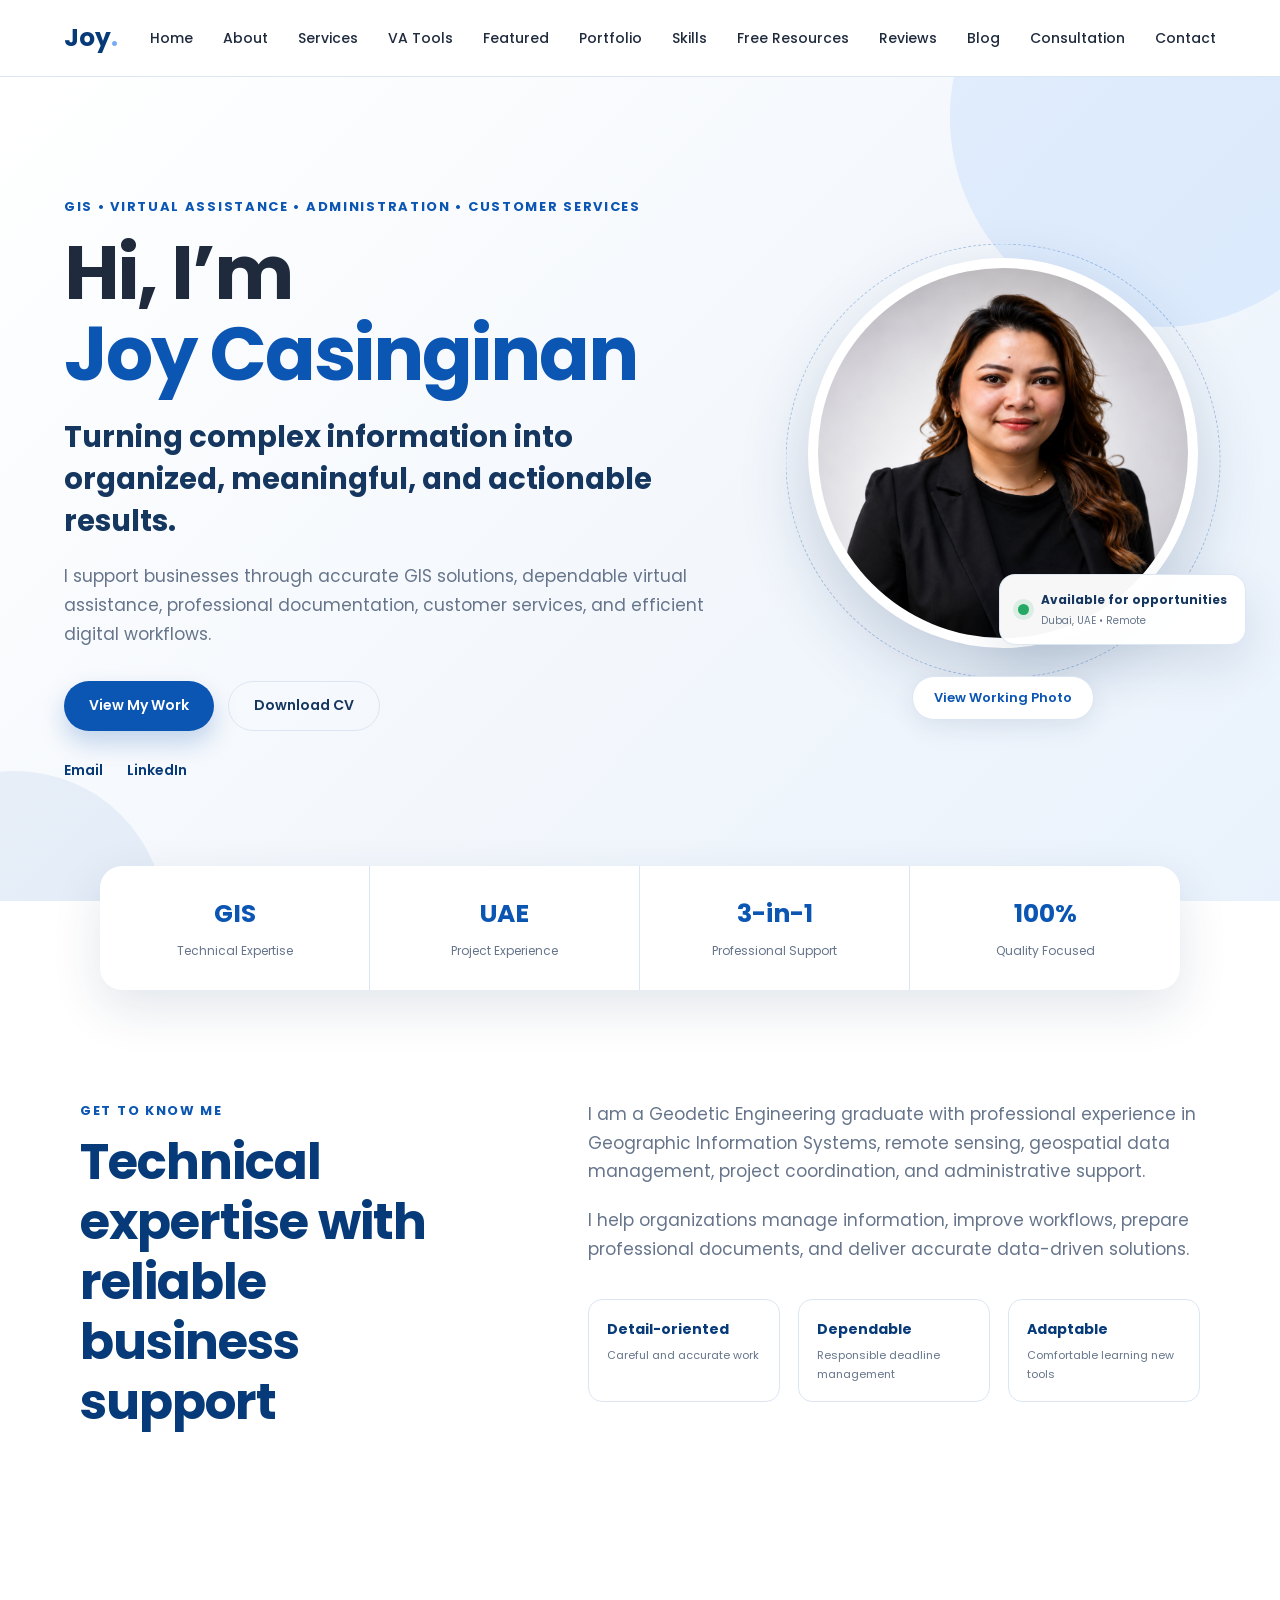
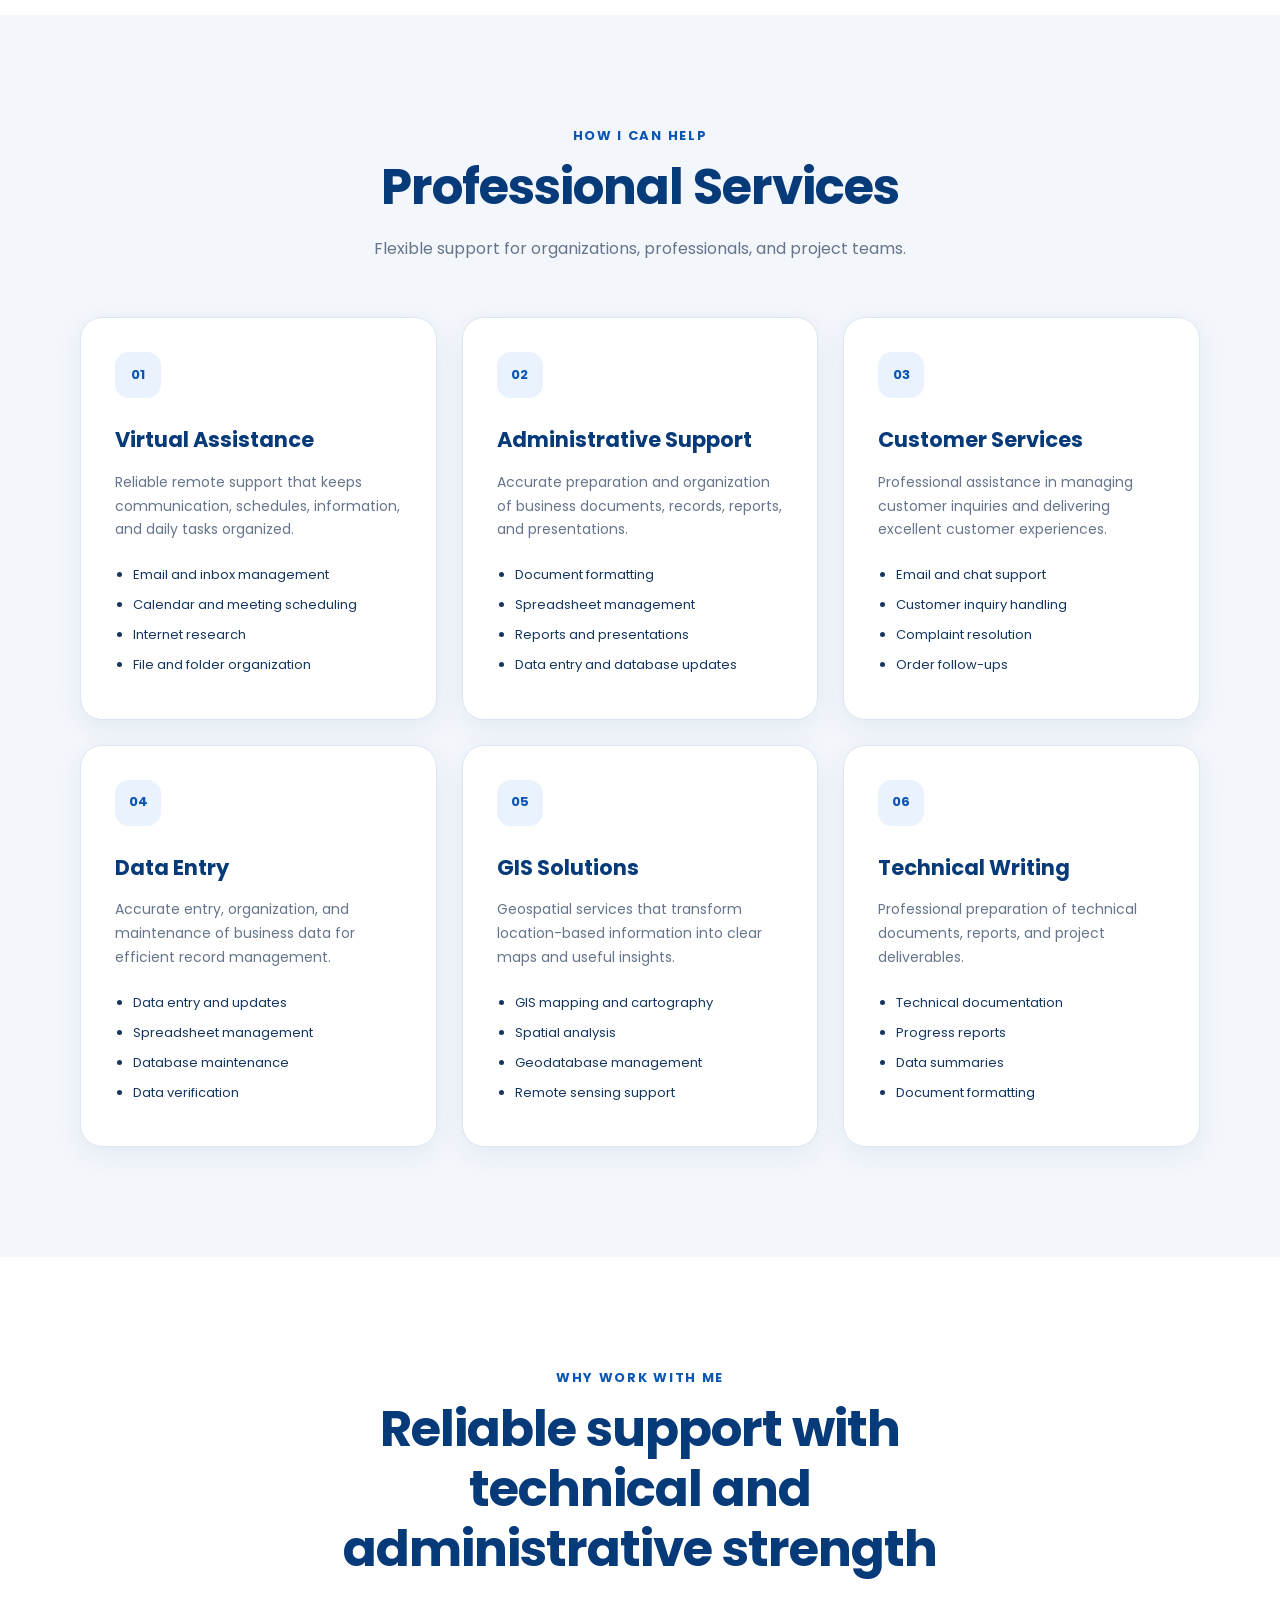
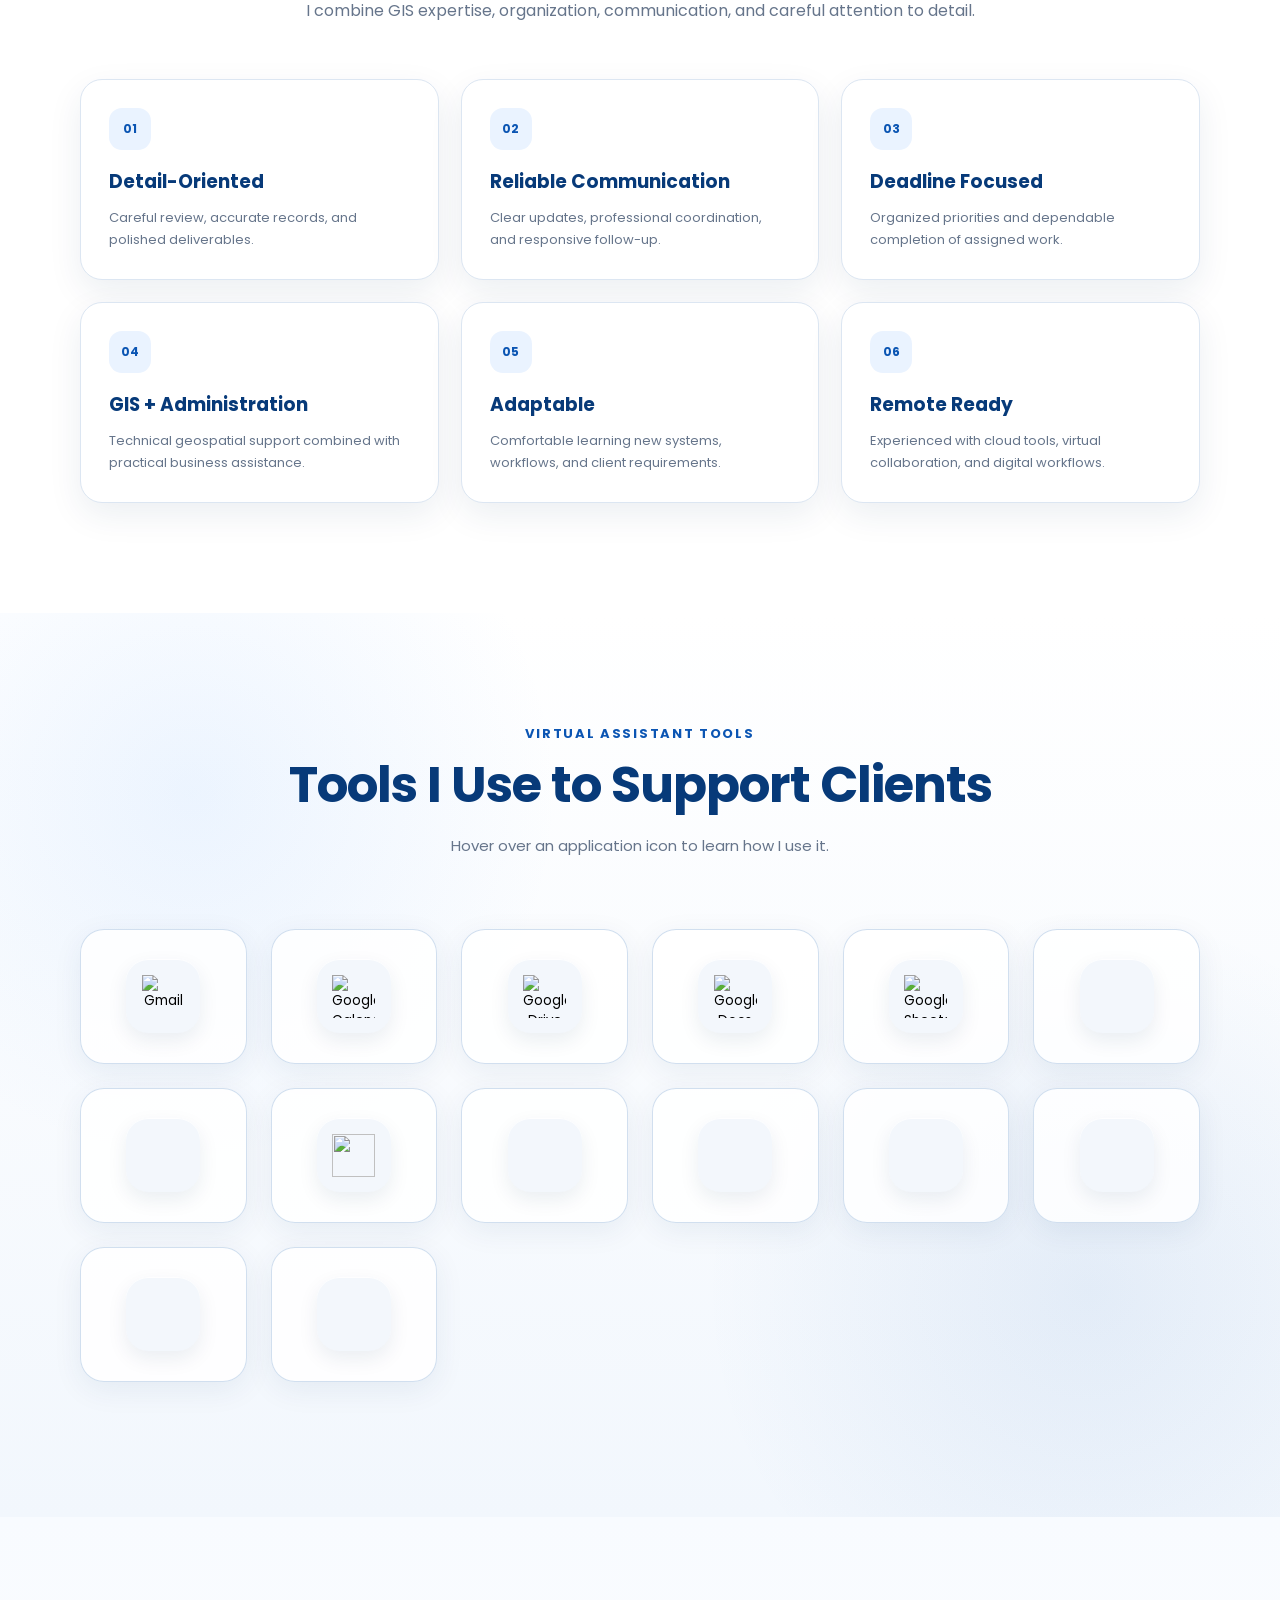
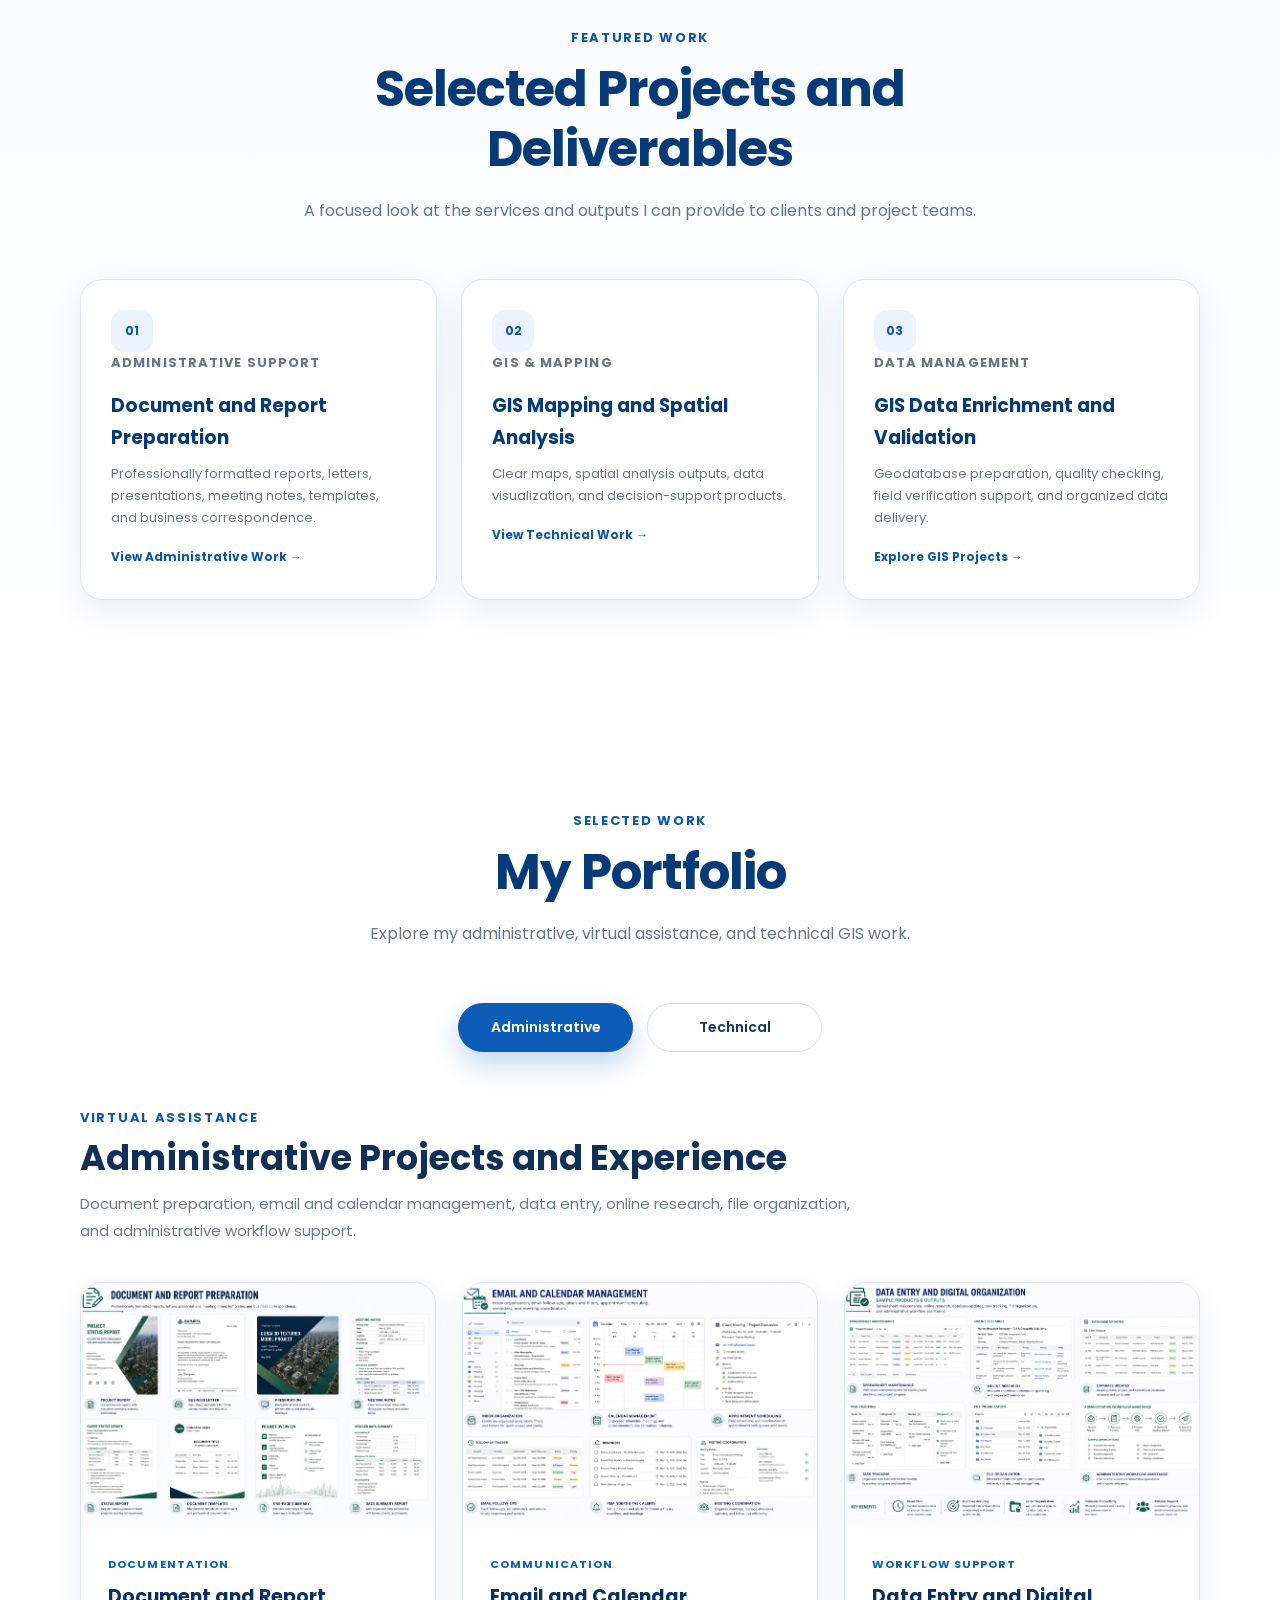
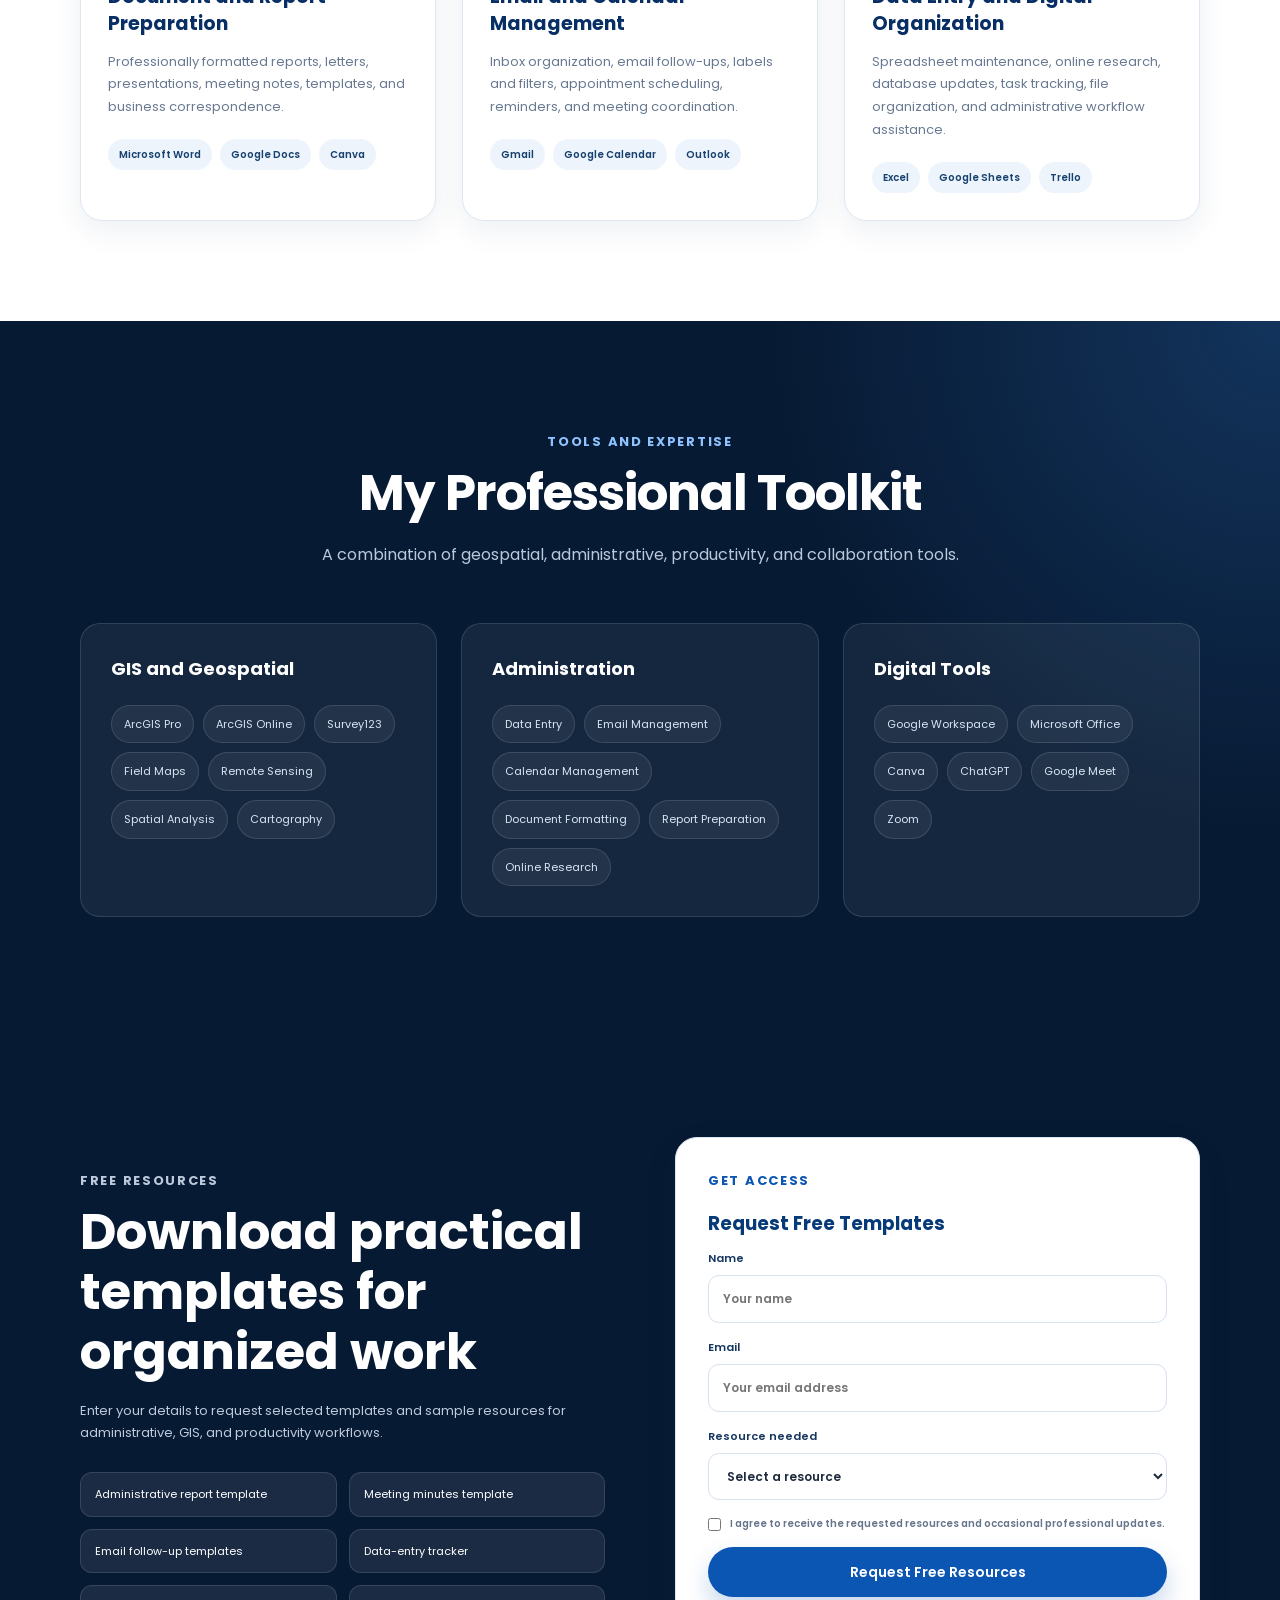
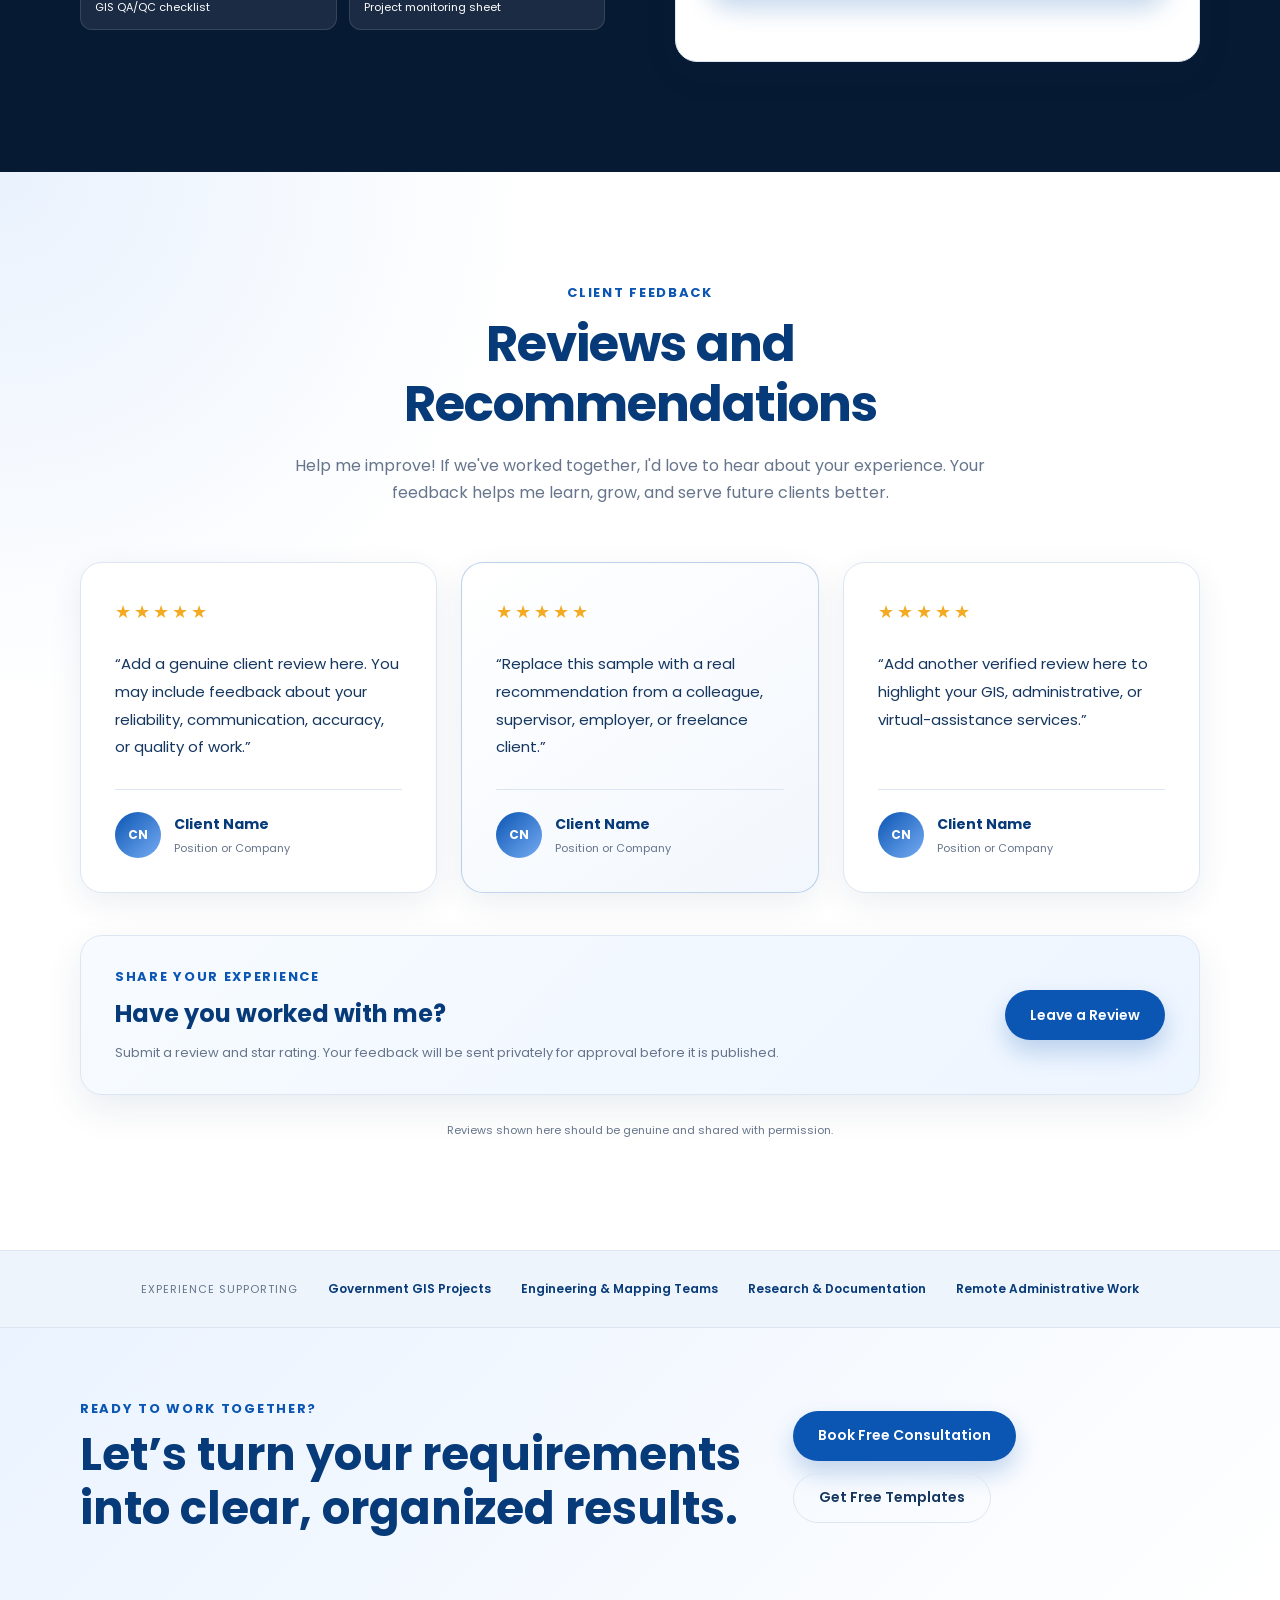
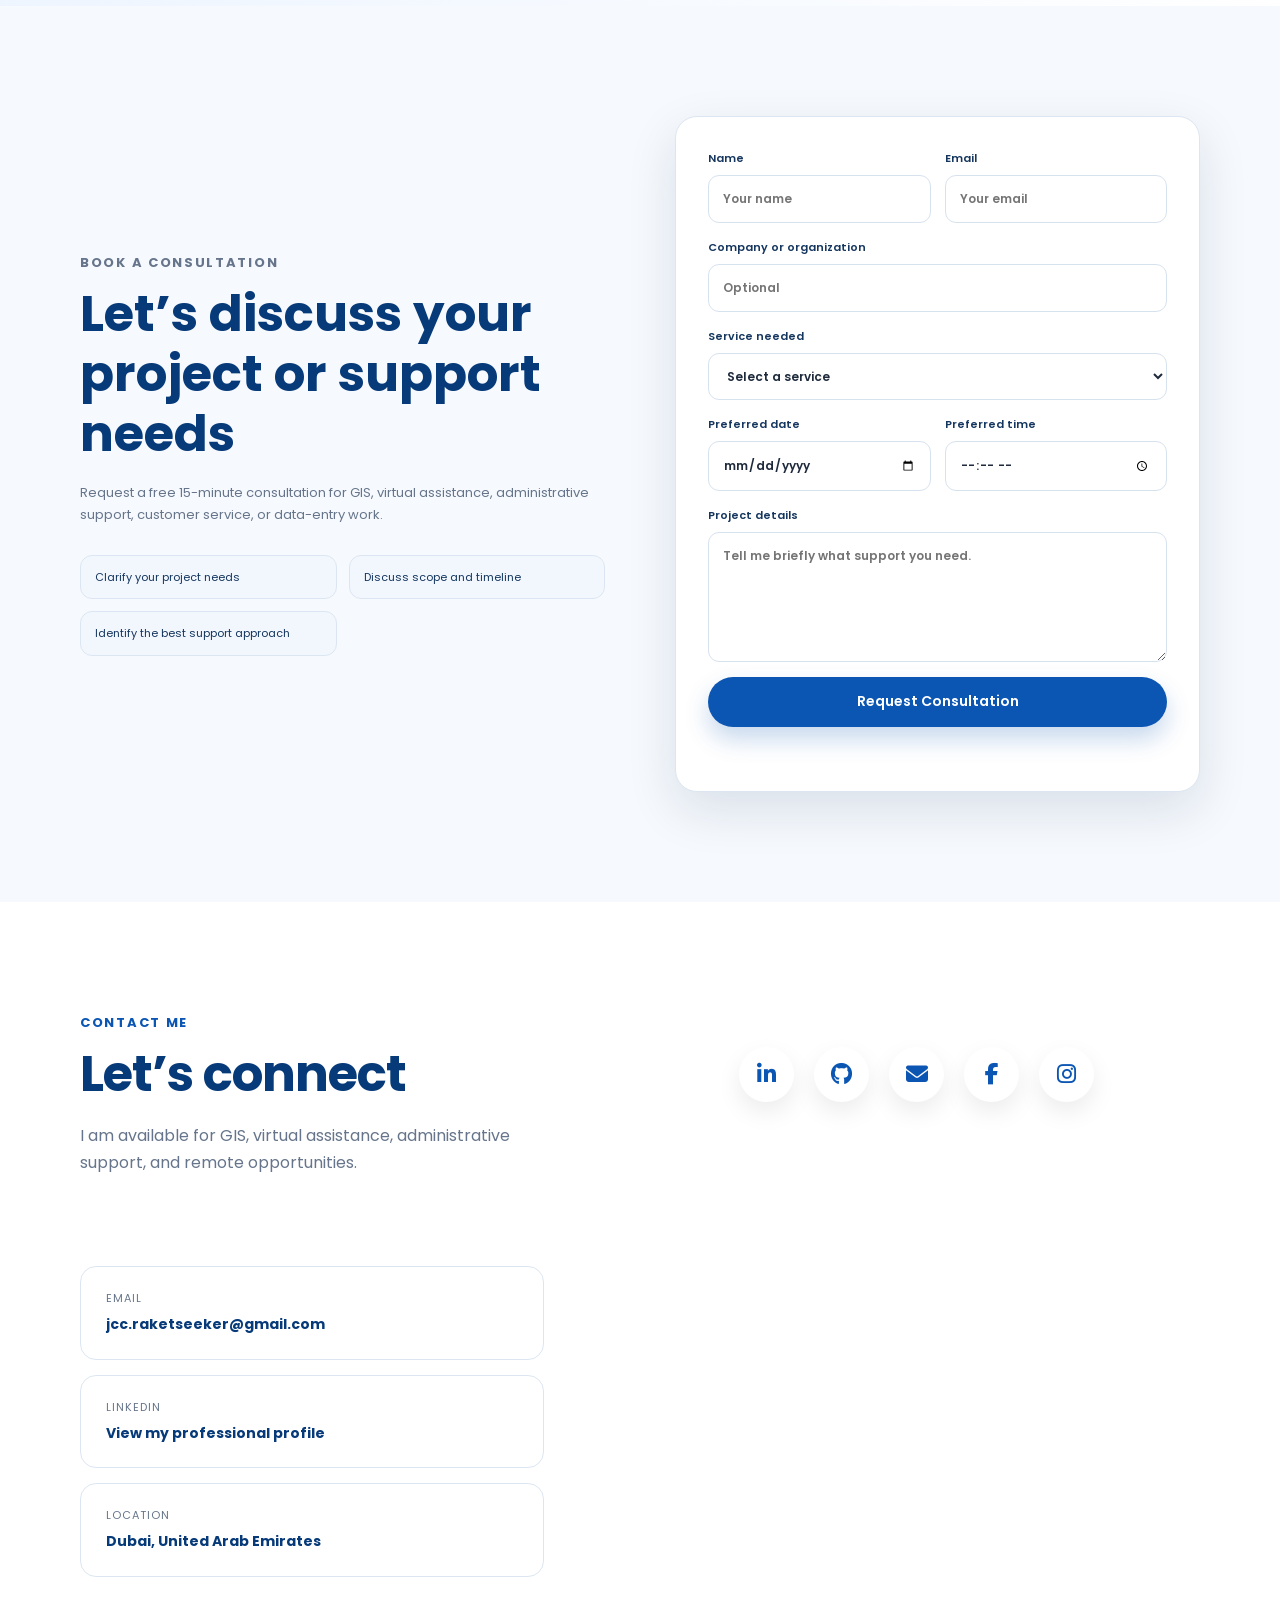
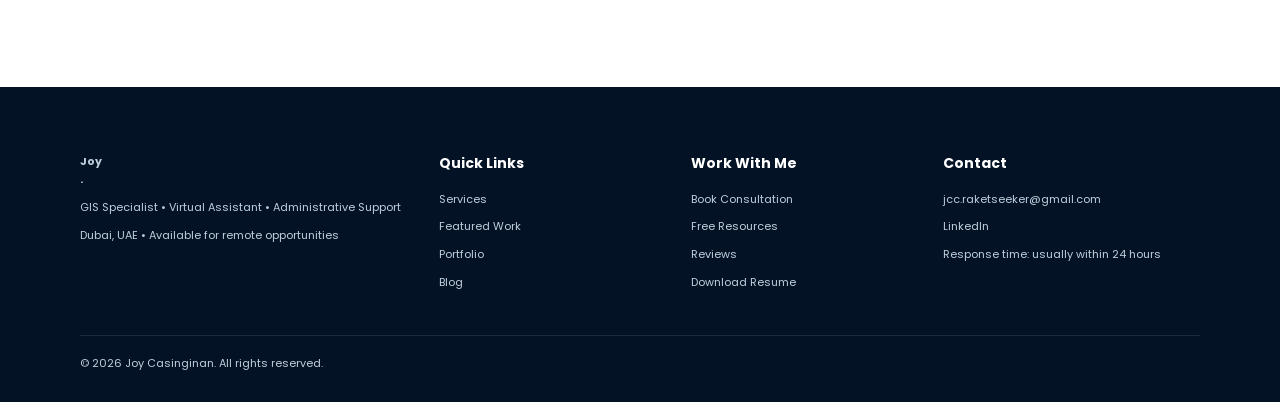
==== commit e9fec0e4: "Update index.html" ====
--- a/index.html
+++ b/index.html
@@ -4,18 +4,16 @@
 <head>
 <meta charset="utf-8"/>
 <meta content="width=device-width, initial-scale=1.0" name="viewport"/>
-<meta content="Professional portfolio of Joy Casinginan, GIS Specialist, Virtual Assistant, and Administrative Assistant." name="description"/>
-<title>
-        Joy Casinginan | GIS Specialist &amp; Virtual Assistant
-    </title>
+<meta content="Portfolio of Joy Casinginan, a Dubai-based GIS specialist and virtual assistant offering GIS mapping, spatial analysis, administrative support, data entry, reporting, and remote business assistance." name="description"/>
+<title>Joy Casinginan | GIS Specialist &amp; Virtual Assistant in Dubai</title>
 <link href="https://fonts.googleapis.com" rel="preconnect"/>
 <link crossorigin="" href="https://fonts.gstatic.com" rel="preconnect"/>
 <link href="https://fonts.googleapis.com/css2?family=Poppins:wght@400;500;600;700&amp;display=swap" rel="stylesheet"/>
-<link href="style.css" rel="stylesheet"/>
-<link href="optin.css" rel="stylesheet"/>
-<script src="https://code.iconify.design/3/3.1.1/iconify.min.js"></script>
+<link href="style.min.css" rel="stylesheet"/>
+<link href="optin.min.css" rel="stylesheet"/>
+<script defer="" src="https://code.iconify.design/3/3.1.1/iconify.min.js"></script>
 <link href="https://cdnjs.cloudflare.com/ajax/libs/font-awesome/6.6.0/css/all.min.css" rel="stylesheet"/>
-</head>
+<link href="https://jccraketseeker-ae.github.io/jccraketseeker-ae/" rel="canonical"/><meta content="Joy Casinginan | GIS Specialist &amp; Virtual Assistant in Dubai" property="og:title"/><meta content="Portfolio of Joy Casinginan, a Dubai-based GIS specialist and virtual assistant offering GIS mapping, spatial analysis, administrative support, data entry, reporting, and remote business assistance." property="og:description"/><meta content="https://jccraketseeker-ae.github.io/jccraketseeker-ae/" property="og:url"/><meta content="website" property="og:type"/><meta content="Joy Casinginan" property="og:site_name"/><meta content="https://jccraketseeker-ae.github.io/jccraketseeker-ae/images/joy-profile.jpg" property="og:image"/><meta content="summary_large_image" name="twitter:card"/><meta content="Joy Casinginan | GIS Specialist &amp; Virtual Assistant in Dubai" name="twitter:title"/><meta content="Portfolio of Joy Casinginan, a Dubai-based GIS specialist and virtual assistant offering GIS mapping, spatial analysis, administrative support, data entry, reporting, and remote business assistance." name="twitter:description"/><meta content="https://jccraketseeker-ae.github.io/jccraketseeker-ae/images/joy-profile.jpg" name="twitter:image"/><link href="//cdnjs.cloudflare.com" rel="dns-prefetch"/><link href="//code.iconify.design" rel="dns-prefetch"/></head>
 <body>
 <!-- HEADER -->
 <header class="site-header">
@@ -84,7 +82,7 @@
 <div class="hero-photo-area">
 <div class="photo-ring"></div>
 <div class="photo-frame">
-<img alt="Professional portrait of Joy Casinginan" class="hero-photo" id="profileImage" src="images/joy-profile.jpg"/>
+<img alt="Professional portrait of Joy Casinginan" class="hero-photo" decoding="async" fetchpriority="high" height="600" id="profileImage" src="images/joy-profile.jpg" width="600"/>
 </div>
 <div class="availability-card">
 <span class="availability-dot"></span>
@@ -327,7 +325,7 @@
 <!-- GMAIL -->
 <button aria-label="Gmail" class="va-dock-card" type="button">
 <span class="va-dock-icon">
-<img alt="Gmail" src="https://cdn.simpleicons.org/gmail"/>
+<img alt="Gmail" decoding="async" height="43" loading="lazy" src="https://cdn.simpleicons.org/gmail" width="43"/>
 </span>
 <span class="va-dock-info">
 <strong>Gmail</strong>
@@ -340,7 +338,7 @@
 <!-- GOOGLE CALENDAR -->
 <button aria-label="Google Calendar" class="va-dock-card" type="button">
 <span class="va-dock-icon">
-<img alt="Google Calendar" src="https://cdn.simpleicons.org/googlecalendar"/>
+<img alt="Google Calendar" decoding="async" height="43" loading="lazy" src="https://cdn.simpleicons.org/googlecalendar" width="43"/>
 </span>
 <span class="va-dock-info">
 <strong>Google Calendar</strong>
@@ -353,7 +351,7 @@
 <!-- GOOGLE DRIVE -->
 <button aria-label="Google Drive" class="va-dock-card" type="button">
 <span class="va-dock-icon">
-<img alt="Google Drive" src="https://cdn.simpleicons.org/googledrive"/>
+<img alt="Google Drive" decoding="async" height="43" loading="lazy" src="https://cdn.simpleicons.org/googledrive" width="43"/>
 </span>
 <span class="va-dock-info">
 <strong>Google Drive</strong>
@@ -366,7 +364,7 @@
 <!-- GOOGLE DOCS -->
 <button aria-label="Google Docs" class="va-dock-card" type="button">
 <span class="va-dock-icon">
-<img alt="Google Docs" src="https://cdn.simpleicons.org/googledocs"/>
+<img alt="Google Docs" decoding="async" height="43" loading="lazy" src="https://cdn.simpleicons.org/googledocs" width="43"/>
 </span>
 <span class="va-dock-info">
 <strong>Google Docs </strong>
@@ -380,7 +378,7 @@
 <!-- GOOGLE SHEETS -->
 <button aria-label="Google Sheets" class="va-dock-card" type="button">
 <span class="va-dock-icon">
-<img alt="Google Sheets" src="https://cdn.simpleicons.org/googlesheets"/>
+<img alt="Google Sheets" decoding="async" height="43" loading="lazy" src="https://cdn.simpleicons.org/googlesheets" width="43"/>
 </span>
 <span class="va-dock-info">
 <strong>Google Sheets</strong>
@@ -419,7 +417,7 @@
 <!-- CANVA -->
 <button aria-label="Canva" class="va-dock-card" type="button">
 <span class="va-dock-icon">
-<img alt="" src="https://www.google.com/s2/favicons?domain=canva.com&amp;sz=128"/>
+<img alt="" decoding="async" height="43" loading="lazy" src="https://www.google.com/s2/favicons?domain=canva.com&amp;sz=128" width="43"/>
 </span>
 <span class="va-dock-info">
 <strong>Canva</strong>
@@ -573,7 +571,7 @@
 <div class="portfolio-grid">
 <article class="project-card">
 <button class="project-image project-view-button" data-image="images/portfolio/admin-documents.jpg" data-title="Document and Report Preparation" type="button">
-<img alt="Administrative document preparation sample" src="images/portfolio/admin-documents.jpg"/>
+<img alt="Administrative document preparation sample" decoding="async" loading="lazy" src="images/portfolio/admin-documents.jpg"/>
 <span class="project-overlay">
 <span>View Sample</span>
 </span>
@@ -599,7 +597,7 @@
 </article>
 <article class="project-card">
 <button class="project-image project-view-button" data-image="images/portfolio/admin-email.jpg" data-title="Email and Calendar Management" type="button">
-<img alt="Email and calendar management sample" src="images/portfolio/admin-email.jpg"/>
+<img alt="Email and calendar management sample" decoding="async" loading="lazy" src="images/portfolio/admin-email.jpg"/>
 <span class="project-overlay">
 <span>View Sample</span>
 </span>
@@ -625,7 +623,7 @@
 </article>
 <article class="project-card">
 <button class="project-image project-view-button" data-image="images/portfolio/admin-data-entry.jpg" data-title="Data Entry and Digital Organization" type="button">
-<img alt="Spreadsheet and data entry sample" src="images/portfolio/admin-data-entry.jpg"/>
+<img alt="Spreadsheet and data entry sample" decoding="async" loading="lazy" src="images/portfolio/admin-data-entry.jpg"/>
 <span class="project-overlay">
 <span>View Sample</span>
 </span>
@@ -667,7 +665,7 @@
 <div class="portfolio-grid">
 <article class="project-card">
 <button class="project-image project-view-button" data-image="images/portfolio/technical-mapping.jpg" data-title="GIS Mapping and Spatial Analysis" type="button">
-<img alt="GIS mapping and spatial analysis project sample" src="images/portfolio/technical-mapping.jpg"/>
+<img alt="GIS mapping and spatial analysis project sample" decoding="async" loading="lazy" src="images/portfolio/technical-mapping.jpg"/>
 <span class="project-overlay">
 <span>View Sample</span>
 </span>
@@ -693,7 +691,7 @@
 </article>
 <article class="project-card">
 <button class="project-image project-view-button" data-image="images/portfolio/technical-gis.jpg" data-title="GIS Data Enrichment" type="button">
-<img alt="GIS data enrichment project sample" src="images/portfolio/technical-gis.jpg"/>
+<img alt="GIS data enrichment project sample" decoding="async" loading="lazy" src="images/portfolio/technical-gis.jpg"/>
 <span class="project-overlay">
 <span>View Sample</span>
 </span>
@@ -719,7 +717,7 @@
 </article>
 <article class="project-card">
 <button class="project-image project-view-button" data-image="images/portfolio/technical-field.jpg" data-title="Survey and Data Validation" type="button">
-<img alt="Survey and field data validation project sample" src="images/portfolio/technical-field.jpg"/>
+<img alt="Survey and field data validation project sample" decoding="async" loading="lazy" src="images/portfolio/technical-field.jpg"/>
 <span class="project-overlay">
 <span>View Sample</span>
 </span>
@@ -850,8 +848,8 @@
 <p class="section-label">Client feedback</p>
 <h2>Reviews and Recommendations</h2>
 <p>
-                        Feedback from clients and professionals who have experienced
-                        my work, communication, and attention to detail.
+                        Help me improve! If we've worked together, I'd love to hear about your experience. 
+                        Your feedback helps me learn, grow, and serve future clients better.
                     </p>
 </div>
 <!-- Replace the sample text below only with genuine client reviews. -->
@@ -991,19 +989,19 @@
                     </p>
 </div>
 <div class="social-links">
-<a href="https://www.linkedin.com/in/casinginanjoy/" target="_blank">
+<a href="https://www.linkedin.com/in/casinginanjoy/" rel="noopener noreferrer" target="_blank">
 <i class="fab fa-linkedin-in"></i>
 </a>
-<a href="https://github.com/YOUR-GITHUB" target="_blank">
+<a href="https://github.com/YOUR-GITHUB" rel="noopener noreferrer" target="_blank">
 <i class="fab fa-github"></i>
 </a>
 <a href="mailto:jcc.raketseeker@gmail.com">
 <i class="fas fa-envelope"></i>
 </a>
-<a href="https://www.facebook.com/jccasinginan" target="_blank">
+<a href="https://www.facebook.com/jccasinginan" rel="noopener noreferrer" target="_blank">
 <i class="fab fa-facebook-f"></i>
 </a>
-<a href="https://www.instagram.com/itsjoystories/" target="_blank">
+<a href="https://www.instagram.com/itsjoystories/" rel="noopener noreferrer" target="_blank">
 <i class="fab fa-instagram"></i>
 </a>
 </div>
@@ -1055,7 +1053,7 @@
 <div>
 <h3>Contact</h3>
 <a href="mailto:jcc.raketseeker@gmail.com">jcc.raketseeker@gmail.com</a>
-<a href="https://www.linkedin.com/in/casinginanjoy/" rel="noopener" target="_blank">LinkedIn</a>
+<a href="https://www.linkedin.com/in/casinginanjoy/" rel="noopener noreferrer" target="_blank">LinkedIn</a>
 <span>Response time: usually within 24 hours</span>
 </div>
 </div>
@@ -1181,11 +1179,11 @@
             Project Sample
         </h3>
 <div class="project-modal-image-wrapper">
-<img alt="" id="projectModalImage" src=""/>
-</div>
-</div>
-</div>
-<script src="script.js"></script>
-<script src="optin.js"></script>
+<img alt="" decoding="async" id="projectModalImage" loading="lazy" src=""/>
+</div>
+</div>
+</div>
+<script defer="" src="script.min.js"></script>
+<script defer="" src="optin.min.js"></script>
 </body>
-</html>+</html>
--- a/style.min.css
+++ b/style.min.css
@@ -0,0 +1 @@
+:root{--primary:#0b55b3;--primary-dark:#073a79;--secondary:#15365f;--text:#1f2b3d;--muted:#66758b;--background:#ffffff;--light-background:#f3f7fc;--border:#dce6f2;--dark:#071a33;--white:#ffffff;--shadow:0 18px 50px rgba(16,51,93,0.12);}*{margin:0;padding:0;box-sizing:border-box;}html{scroll-behavior:smooth;}body{font-family:"Poppins",Arial,sans-serif;color:var(--text);background:var(--background);line-height:1.7;overflow-x:hidden;}img{max-width:100%;}a{color:inherit;}.site-header{position:sticky;top:0;z-index:1000;background:rgba(255,255,255,0.96);border-bottom:1px solid var(--border);backdrop-filter:blur(12px);}.navbar{width:min(1180px,90%);min-height:76px;margin:auto;display:flex;justify-content:space-between;align-items:center;}.logo,.footer-logo{color:var(--primary-dark);font-size:25px;font-weight:700;text-decoration:none;}.logo span,.footer-logo span{color:#77adf5;}.nav-links{display:flex;align-items:center;gap:30px;list-style:none;}.nav-links a{font-size:14px;font-weight:500;text-decoration:none;}.nav-links a:hover{color:var(--primary);}.menu-button{display:none;width:42px;height:42px;border:none;border-radius:10px;background:var(--light-background);cursor:pointer;}.menu-button span{display:block;width:21px;height:2px;margin:5px auto;background:var(--secondary);}.hero{position:relative;min-height:calc(100vh - 76px);display:flex;align-items:center;overflow:hidden;background:linear-gradient( 135deg,#ffffff 0%,#f3f7fc 55%,#e9f2fc 100% );}.hero-container{position:relative;z-index:2;width:min(1180px,90%);margin:auto;padding:90px 0;display:grid;grid-template-columns:1.2fr 0.8fr;align-items:center;gap:85px;}.background-circle{position:absolute;border-radius:50%;pointer-events:none;}.circle-one{width:420px;height:420px;top:-170px;right:-90px;background:rgba(105,167,247,0.15);}.circle-two{width:300px;height:300px;left:-135px;bottom:-170px;background:rgba(11,85,179,0.07);}.eyebrow,.section-label{color:var(--primary);font-size:13px;font-weight:700;letter-spacing:1.7px;text-transform:uppercase;}.hero h1{margin:14px 0 22px;font-size:clamp(48px,6vw,75px);line-height:1.08;letter-spacing:-2px;}.hero h1 span{display:block;color:var(--primary);}.hero h2{max-width:700px;color:var(--secondary);font-size:clamp(21px,2.3vw,29px);line-height:1.45;}.hero-description{max-width:660px;margin-top:20px;color:var(--muted);font-size:17px;}.hero-buttons{display:flex;flex-wrap:wrap;gap:14px;margin-top:32px;}.button{display:inline-flex;align-items:center;justify-content:center;min-height:50px;padding:12px 25px;border-radius:999px;font-size:14px;font-weight:600;text-decoration:none;transition:transform 0.3s ease,background 0.3s ease,box-shadow 0.3s ease;}.button:hover{transform:translateY(-3px);}.primary-button{color:var(--white);background:var(--primary);box-shadow:0 12px 25px rgba(11,85,179,0.23);}.primary-button:hover{background:var(--primary-dark);}.secondary-button{color:var(--secondary);border:1px solid var(--border);background:transparent;}.secondary-button:hover{background:var(--white);box-shadow:var(--shadow);}.hero-links{display:flex;gap:24px;margin-top:28px;}.hero-links a{color:var(--primary-dark);font-size:14px;font-weight:600;text-decoration:none;}.hero-photo-area{position:relative;display:flex;flex-direction:column;align-items:center;justify-content:center;}.photo-frame{position:relative;z-index:3;width:min(390px,100%);aspect-ratio:1 / 1;overflow:hidden;border:10px solid var(--white);border-radius:50%;background:var(--white);box-shadow:0 28px 70px rgba(16,51,93,0.2);}.hero-photo{display:block;width:100%;height:100%;object-fit:cover;object-position:center;opacity:1;transition:opacity 0.25s ease,transform 0.4s ease;}.hero-photo.photo-changing{opacity:0;transform:scale(0.97);}.photo-ring{position:absolute;z-index:1;width:435px;height:435px;top:44%;left:50%;border:1px dashed rgba(11,85,179,0.3);border-radius:50%;transform:translate(-50%,-50%);pointer-events:none;}.availability-card{position:absolute;z-index:5;right:-30px;bottom:75px;display:flex;align-items:center;gap:12px;min-width:225px;padding:15px 18px;border:1px solid rgba(220,230,242,0.95);border-radius:16px;background:rgba(255,255,255,0.97);box-shadow:var(--shadow);}.availability-card strong,.availability-card small{display:block;}.availability-card strong{color:var(--secondary);font-size:12px;}.availability-card small{margin-top:2px;color:var(--muted);font-size:10px;}.availability-dot{flex-shrink:0;width:11px;height:11px;border-radius:50%;background:#23a964;box-shadow:0 0 0 5px rgba(35,169,100,0.13);}.photo-switch-button{position:relative;z-index:5;margin-top:28px;padding:11px 21px;border:1px solid var(--border);border-radius:999px;color:var(--primary);background:var(--white);font-family:inherit;font-size:13px;font-weight:600;cursor:pointer;box-shadow:0 8px 25px rgba(16,51,93,0.08);transition:transform 0.3s ease,color 0.3s ease,background 0.3s ease,box-shadow 0.3s ease;}.photo-switch-button:hover{color:var(--white);background:var(--primary);transform:translateY(-2px);box-shadow:0 12px 28px rgba(11,85,179,0.2);}.statistics-section{position:relative;z-index:5;margin-top:-35px;}.statistics-container{width:min(1080px,88%);margin:auto;display:grid;grid-template-columns:repeat(4,1fr);overflow:hidden;border-radius:22px;background:var(--white);box-shadow:var(--shadow);}.statistic{padding:27px 20px;text-align:center;}.statistic:not(:last-child){border-right:1px solid var(--border);}.statistic strong{display:block;color:var(--primary);font-size:25px;}.statistic span{color:var(--muted);font-size:12px;}.section{padding:110px 0;}.section-container{width:min(1120px,90%);margin:auto;}.light-section{background:var(--light-background);}.section-heading{max-width:780px;margin-bottom:55px;}.section-heading h2,.center-heading h2,.contact-heading h2{margin:10px 0 18px;color:var(--primary-dark);font-size:clamp(34px,4.5vw,50px);line-height:1.2;letter-spacing:-1px;}.section-heading>p:last-child,.center-heading>p:last-child,.contact-heading>p:last-child{color:var(--muted);}.center-heading{max-width:720px;margin:0 auto 55px;text-align:center;}.about-grid{display:grid;grid-template-columns:0.8fr 1.2fr;gap:100px;}.about-content>p{margin-bottom:20px;color:var(--muted);font-size:17px;}.about-highlights{display:grid;grid-template-columns:repeat(3,1fr);gap:18px;margin-top:35px;}.about-highlights div{padding:18px;border:1px solid var(--border);border-radius:14px;}.about-highlights strong,.about-highlights span{display:block;}.about-highlights strong{color:var(--primary-dark);font-size:14px;}.about-highlights span{margin-top:4px;color:var(--muted);font-size:11px;}.services-grid{display:grid;grid-template-columns:repeat(3,1fr);gap:25px;}.service-card{padding:34px;border:1px solid var(--border);border-radius:22px;background:var(--white);box-shadow:0 8px 28px rgba(16,51,93,0.07);transition:transform 0.3s ease,box-shadow 0.3s ease;}.service-card:hover{transform:translateY(-8px);box-shadow:var(--shadow);}.service-number{display:inline-flex;align-items:center;justify-content:center;width:46px;height:46px;margin-bottom:24px;border-radius:14px;color:var(--primary);background:#e9f2fd;font-size:13px;font-weight:700;}.service-card h3{margin-bottom:13px;color:var(--primary-dark);font-size:21px;}.service-card p{color:var(--muted);font-size:14px;}.service-card ul{margin-top:22px;padding-left:18px;}.service-card li{margin-bottom:8px;color:var(--secondary);font-size:13px;}.portfolio-grid{display:grid;grid-template-columns:repeat(3,1fr);gap:25px;}.project-card{overflow:hidden;border:1px solid var(--border);border-radius:22px;background:var(--white);box-shadow:0 8px 28px rgba(16,51,93,0.07);transition:transform 0.3s ease,box-shadow 0.3s ease;}.project-card:hover{transform:translateY(-8px);box-shadow:var(--shadow);}.project-visual{min-height:205px;display:flex;align-items:center;justify-content:center;}.project-visual span{color:rgba(255,255,255,0.92);font-size:27px;font-weight:700;letter-spacing:6px;}.gis-visual{background:radial-gradient(circle at 25% 25%,#7cb8ff,transparent 35%),linear-gradient(135deg,#0a3f87,#176ec9);}.field-visual{background:radial-gradient(circle at 70% 30%,#70b4da,transparent 32%),linear-gradient(135deg,#163b5c,#2581a9);}.admin-visual{background:radial-gradient(circle at 30% 20%,#89a3d4,transparent 32%),linear-gradient(135deg,#273d6b,#526fa8);}.project-content{padding:28px;}.project-category{margin-bottom:8px;color:var(--primary);font-size:11px;font-weight:700;letter-spacing:1.2px;text-transform:uppercase;}.project-content h3{margin-bottom:13px;color:var(--primary-dark);font-size:19px;}.project-content>p:not(.project-category){color:var(--muted);font-size:13px;}.project-tags{display:flex;flex-wrap:wrap;gap:8px;margin-top:20px;}.project-tags span{padding:7px 10px;border-radius:999px;color:var(--primary-dark);background:var(--light-background);font-size:10px;font-weight:600;}.dark-section{background:radial-gradient( circle at top right,rgba(54,128,214,0.25),transparent 35% ),var(--dark);}.light-heading h2{color:var(--white);}.light-heading .section-label{color:#8fc3ff;}.light-heading>p:last-child{color:#b9c8db;}.skills-grid{display:grid;grid-template-columns:repeat(3,1fr);gap:24px;}.skill-group{padding:30px;border:1px solid rgba(255,255,255,0.12);border-radius:20px;background:rgba(255,255,255,0.06);}.skill-group h3{margin-bottom:20px;color:var(--white);font-size:18px;}.skill-tags{display:flex;flex-wrap:wrap;gap:9px;}.skill-tags span{padding:9px 12px;border:1px solid rgba(255,255,255,0.12);border-radius:999px;color:#d9e5f4;background:rgba(255,255,255,0.06);font-size:11px;}.contact-section{background:var(--white);}.contact-container{display:grid;grid-template-columns:0.9fr 1.1fr;gap:90px;align-items:start;}.contact-details{display:grid;gap:15px;}.contact-details a,.contact-details>div{display:block;padding:22px 25px;border:1px solid var(--border);border-radius:16px;text-decoration:none;transition:transform 0.3s ease,box-shadow 0.3s ease;}.contact-details a:hover{transform:translateX(6px);box-shadow:var(--shadow);}.contact-details span,.contact-details strong{display:block;}.contact-details span{margin-bottom:5px;color:var(--muted);font-size:11px;letter-spacing:1px;text-transform:uppercase;}.contact-details strong{color:var(--primary-dark);font-size:14px;}footer{padding:35px 0;color:#c1cedd;background:#041225;}.footer-container{width:min(1120px,90%);margin:auto;display:flex;justify-content:space-between;align-items:center;gap:30px;}.footer-logo{color:var(--white);}.footer-container p{margin-top:6px;font-size:11px;}@media (max-width:950px){.hero-container,.about-grid,.contact-container{grid-template-columns:1fr;}.hero-container{text-align:center;gap:60px;}.hero-content{order:2;}.hero-photo-area{order:1;}.hero-description{margin-left:auto;margin-right:auto;}.hero-buttons,.hero-links{justify-content:center;}.photo-frame{width:min(315px,82%);}.photo-ring{width:350px;height:350px;}.availability-card{position:relative;right:auto;bottom:auto;margin-top:-22px;}.photo-switch-button{margin-top:16px;}.services-grid,.portfolio-grid,.skills-grid{grid-template-columns:1fr;}.about-grid,.contact-container{gap:45px;}}@media (max-width:700px){.menu-button{display:block;}.nav-links{position:absolute;top:76px;left:5%;right:5%;display:none;flex-direction:column;align-items:stretch;gap:0;padding:14px;border:1px solid var(--border);border-radius:15px;background:var(--white);box-shadow:var(--shadow);}.nav-links.open{display:flex;}.nav-links a{display:block;padding:12px;text-align:center;}.hero{min-height:auto;}.hero-container{padding:65px 0 90px;}.hero h1{font-size:45px;letter-spacing:-1px;}.hero h2{font-size:20px;}.hero-description{font-size:15px;}.hero-buttons{flex-direction:column;align-items:center;}.button{width:min(280px,100%);}.statistics-section{margin-top:-25px;}.statistics-container{grid-template-columns:repeat(2,1fr);}.statistic:nth-child(2){border-right:none;}.statistic:nth-child(-n + 2){border-bottom:1px solid var(--border);}.section{padding:80px 0;}.about-highlights{grid-template-columns:1fr;}.section-heading h2,.center-heading h2,.contact-heading h2{font-size:34px;}.footer-container{flex-direction:column;align-items:flex-start;}}@media (max-width:500px){.photo-ring{width:290px;height:290px;}.photo-frame{width:min(275px,86%);border-width:8px;}.availability-card{min-width:0;width:min(260px,90%);}}.va-tools-section{background:linear-gradient( 180deg,#ffffff 0%,#f4f8fd 100% );}@media (max-width:1050px){.tools-grid{grid-template-columns:repeat(3,1fr);}}@media (max-width:800px){.tools-grid{grid-template-columns:repeat(2,1fr);}}@media (max-width:520px){.tools-grid{grid-template-columns:1fr;}.tool-card{min-height:auto;}}.social-links{display:flex;justify-content:center;gap:20px;margin-top:35px;margin-bottom:40px;}.social-links a{width:55px;height:55px;border-radius:50%;background:white;display:flex;align-items:center;justify-content:center;font-size:22px;text-decoration:none;color:#0B55B3;box-shadow:0 10px 25px rgba(0,0,0,.08);transition:.35s;}.social-links a:hover{background:#0B55B3;color:white;transform:translateY(-5px);box-shadow:0 15px 30px rgba(11,85,179,.35);}.tool-logo{display:block;width:32px;height:32px;object-fit:contain;transition:transform 0.3s ease;}.tool-card:hover .tool-logo{transform:scale(1.1);}.blog-page{background:#f7faff;min-height:100vh;}.blog-page .container{width:min(1120px,calc(100% - 40px));margin:0 auto;}.blog-hero{padding:150px 0 80px;text-align:center;background:linear-gradient(135deg,#f8fbff 0%,#eaf3ff 100%);}.blog-label{margin-bottom:14px;color:#0d5bc7;font-size:0.82rem;font-weight:700;letter-spacing:0.16em;}.blog-hero h1{margin:0 0 18px;color:#14233c;font-size:clamp(2.5rem,6vw,4rem);line-height:1.1;}.blog-intro{max-width:720px;margin:0 auto;color:#637188;font-size:1.05rem;line-height:1.8;}.blog-section{padding:80px 0 100px;}.blog-toolbar{display:flex;align-items:center;justify-content:space-between;gap:24px;margin-bottom:42px;}.blog-categories{display:flex;flex-wrap:wrap;gap:10px;}.category-button{padding:11px 18px;border:1px solid #d8e4f3;border-radius:999px;background:#ffffff;color:#2b3c55;font:inherit;font-size:0.9rem;font-weight:600;cursor:pointer;transition:0.25s ease;}.category-button:hover,.category-button.active{border-color:#0d5bc7;background:#0d5bc7;color:#ffffff;}.blog-search{width:min(320px,100%);padding:13px 17px;border:1px solid #d8e4f3;border-radius:12px;background:#ffffff;color:#14233c;font:inherit;outline:none;}.blog-search:focus{border-color:#0d5bc7;box-shadow:0 0 0 4px rgba(13,91,199,0.1);}.blog-grid{display:grid;grid-template-columns:repeat(3,minmax(0,1fr));gap:28px;}.blog-card{overflow:hidden;border:1px solid #e3ebf5;border-radius:22px;background:#ffffff;box-shadow:0 16px 45px rgba(30,65,110,0.08);transition:transform 0.25s ease,box-shadow 0.25s ease;}.blog-card:hover{transform:translateY(-7px);box-shadow:0 22px 55px rgba(30,65,110,0.14);}.blog-card-image{display:flex;align-items:center;justify-content:center;min-height:210px;color:#ffffff;font-size:2rem;font-weight:700;letter-spacing:0.08em;}.blog-image-gis{background:linear-gradient(135deg,#0d5bc7,#4c95ef);}.blog-image-va{background:linear-gradient(135deg,#17345e,#5b7da8);}.blog-image-productivity{background:linear-gradient(135deg,#235a8f,#65a8d8);}.blog-card-content{padding:27px;}.blog-meta{margin:0 0 12px;color:#0d5bc7;font-size:0.8rem;font-weight:700;text-transform:uppercase;letter-spacing:0.06em;}.blog-card h2{margin:0 0 14px;color:#14233c;font-size:1.35rem;line-height:1.4;}.blog-card-content>p:not(.blog-meta){margin:0 0 20px;color:#68768a;line-height:1.75;}.blog-read-more{color:#0d5bc7;font-weight:700;text-decoration:none;}.blog-read-more:hover{text-decoration:underline;}.no-blog-results{display:none;margin-top:40px;text-align:center;color:#68768a;font-weight:600;}.nav-links a.active{color:#0d5bc7;}@media (max-width:900px){.blog-grid{grid-template-columns:repeat(2,minmax(0,1fr));}.blog-toolbar{align-items:stretch;flex-direction:column;}.blog-search{width:100%;}}@media (max-width:620px){.blog-page .container{width:min(100% - 28px,1120px);}.blog-hero{padding:125px 0 65px;}.blog-section{padding:55px 0 75px;}.blog-grid{grid-template-columns:1fr;}.blog-card-image{min-height:180px;}}.va-tools-section{overflow:visible;background:linear-gradient( 180deg,#ffffff 0%,#f4f8fd 100% );}.tools-grid{display:grid;grid-template-columns:repeat(6,1fr);gap:22px;padding-bottom:70px;}.tool-card{position:relative;min-height:120px;display:flex;align-items:center;justify-content:center;border:1px solid var(--border);border-radius:22px;background:var(--white);box-shadow:0 8px 28px rgba(16,51,93,0.07);cursor:pointer;transition:transform 0.35s ease,border-color 0.35s ease,box-shadow 0.35s ease;}.tool-card:hover,.tool-card:focus-within{z-index:20;transform:translateY(-8px);border-color:rgba(11,85,179,0.35);box-shadow:0 18px 45px rgba(16,51,93,0.16);}.tool-icon{width:74px;height:74px;display:flex;align-items:center;justify-content:center;border-radius:20px;background:#edf4fd;transition:transform 0.35s ease,background 0.35s ease;}.tool-card:hover .tool-icon,.tool-card:focus-within .tool-icon{transform:scale(1.08) rotate(-2deg);background:#e4effd;}.tool-icon .iconify,.tool-logo{display:block;width:38px;height:38px;object-fit:contain;transition:transform 0.35s ease;}.tool-card:hover .tool-icon .iconify,.tool-card:hover .tool-logo,.tool-card:focus-within .tool-icon .iconify,.tool-card:focus-within .tool-logo{transform:scale(1.12);}.chatgpt-logo{color:#111827;}.tool-tooltip{position:absolute;left:50%;bottom:calc(100% + 14px);width:230px;padding:17px 18px;border:1px solid rgba(220,230,242,0.95);border-radius:15px;background:rgba(7,26,51,0.97);color:#ffffff;box-shadow:0 18px 45px rgba(7,26,51,0.22);opacity:0;visibility:hidden;pointer-events:none;transform:translateX(-50%) translateY(12px) scale(0.96);transition:opacity 0.25s ease,visibility 0.25s ease,transform 0.25s ease;}.tool-tooltip::after{content:"";position:absolute;top:100%;left:50%;width:12px;height:12px;background:rgba(7,26,51,0.97);transform:translate(-50%,-6px) rotate(45deg);}.tool-card:hover .tool-tooltip,.tool-card:focus-within .tool-tooltip{opacity:1;visibility:visible;transform:translateX(-50%) translateY(0) scale(1);}.tool-tooltip h3{margin-bottom:7px;color:#ffffff;font-size:15px;}.tool-tooltip p{color:#d9e5f4;font-size:11px;line-height:1.65;}.tool-card:nth-child(6n + 1) .tool-tooltip{left:0;transform:translateX(0) translateY(12px) scale(0.96);}.tool-card:nth-child(6n + 1):hover .tool-tooltip,.tool-card:nth-child(6n + 1):focus-within .tool-tooltip{transform:translateX(0) translateY(0) scale(1);}.tool-card:nth-child(6n + 1) .tool-tooltip::after{left:35px;}.tool-card:nth-child(6n) .tool-tooltip{right:0;left:auto;transform:translateX(0) translateY(12px) scale(0.96);}.tool-card:nth-child(6n):hover .tool-tooltip,.tool-card:nth-child(6n):focus-within .tool-tooltip{transform:translateX(0) translateY(0) scale(1);}.tool-card:nth-child(6n) .tool-tooltip::after{right:35px;left:auto;}@media (max-width:1100px){.tools-grid{grid-template-columns:repeat(4,1fr);}.tool-card:nth-child(6n + 1) .tool-tooltip,.tool-card:nth-child(6n) .tool-tooltip{right:auto;left:50%;transform:translateX(-50%) translateY(12px) scale(0.96);}.tool-card:nth-child(6n + 1):hover .tool-tooltip,.tool-card:nth-child(6n):hover .tool-tooltip,.tool-card:nth-child(6n + 1):focus-within .tool-tooltip,.tool-card:nth-child(6n):focus-within .tool-tooltip{transform:translateX(-50%) translateY(0) scale(1);}.tool-card:nth-child(6n + 1) .tool-tooltip::after,.tool-card:nth-child(6n) .tool-tooltip::after{right:auto;left:50%;}}@media (max-width:760px){.tools-grid{grid-template-columns:repeat(3,1fr);gap:16px;}.tool-card{min-height:105px;}.tool-icon{width:64px;height:64px;}.tool-icon .iconify,.tool-logo{width:34px;height:34px;}.tool-tooltip{width:205px;}}@media (max-width:520px){.tools-grid{grid-template-columns:repeat(2,1fr);}.tool-tooltip{display:none;}.tool-card{min-height:100px;}}.va-dock-section{position:relative;padding:110px 0 135px;overflow:visible;background:radial-gradient( circle at 15% 20%,rgba(116,177,255,0.12),transparent 28% ),radial-gradient( circle at 85% 75%,rgba(11,85,179,0.08),transparent 30% ),linear-gradient( 180deg,#ffffff 0%,#f2f7fd 100% );}.va-dock-container{width:min(1120px,90%);margin:0 auto;}.va-dock-heading{max-width:760px;margin:0 auto 70px;text-align:center;}.va-dock-heading h2{margin:10px 0 18px;color:var(--primary-dark);font-size:clamp(35px,4.5vw,50px);line-height:1.2;letter-spacing:-1px;}.va-dock-heading>p:last-child{color:var(--muted);font-size:15px;}.va-dock-grid{display:grid;grid-template-columns:repeat(6,1fr);gap:24px;}.va-dock-card{position:relative;min-width:0;min-height:135px;padding:20px;border:1px solid rgba(207,222,239,0.95);border-radius:24px;background:rgba(255,255,255,0.84);box-shadow:0 8px 30px rgba(16,51,93,0.07);cursor:pointer;font-family:inherit;appearance:none;-webkit-appearance:none;display:flex;align-items:center;justify-content:center;transition:transform 0.35s ease,border-color 0.35s ease,box-shadow 0.35s ease,background 0.35s ease;}.va-dock-card:hover,.va-dock-card:focus,.va-dock-card.va-active{z-index:50;border-color:rgba(11,85,179,0.35);background:#ffffff;transform:translateY(-12px) scale(1.03);box-shadow:0 25px 55px rgba(16,51,93,0.18);outline:none;}.va-dock-icon{width:78px;height:78px;border-radius:22px;background:linear-gradient( 145deg,#f5f9ff,#e4effc );display:flex;align-items:center;justify-content:center;box-shadow:inset 0 1px 0 rgba(255,255,255,0.9),0 8px 20px rgba(16,51,93,0.08);transition:transform 0.38s cubic-bezier(.2,.8,.2,1),background 0.35s ease,box-shadow 0.35s ease;}.va-dock-icon img,.va-dock-icon .iconify{display:block;width:42px;height:42px;object-fit:contain;transition:transform 0.38s cubic-bezier(.2,.8,.2,1);}.va-dock-card:hover .va-dock-icon,.va-dock-card:focus .va-dock-icon,.va-dock-card.va-active .va-dock-icon{background:linear-gradient( 145deg,#ffffff,#e9f3ff );transform:translateY(-3px) scale(1.13) rotate(-2deg);box-shadow:0 16px 28px rgba(11,85,179,0.15);}.va-dock-card:hover .va-dock-icon img,.va-dock-card:hover .va-dock-icon .iconify,.va-dock-card:focus .va-dock-icon img,.va-dock-card:focus .va-dock-icon .iconify,.va-dock-card.va-active .va-dock-icon img,.va-dock-card.va-active .va-dock-icon .iconify{transform:scale(1.08);}.va-chatgpt-icon{color:#111827;}.va-dock-info{position:absolute;left:50%;bottom:calc(100% + 18px);width:240px;padding:18px 19px;border:1px solid rgba(255,255,255,0.12);border-radius:17px;color:#ffffff;background:linear-gradient( 145deg,rgba(7,26,51,0.98),rgba(12,47,87,0.98) );box-shadow:0 24px 50px rgba(4,18,37,0.28);backdrop-filter:blur(15px);-webkit-backdrop-filter:blur(15px);text-align:left;opacity:0;visibility:hidden;pointer-events:none;transform:translateX(-50%) translateY(14px) scale(0.94);transition:opacity 0.28s ease,visibility 0.28s ease,transform 0.28s cubic-bezier(.2,.8,.2,1);}.va-dock-info::after{content:"";position:absolute;top:calc(100% - 7px);left:50%;width:15px;height:15px;background:rgba(10,39,73,0.98);transform:translateX(-50%) rotate(45deg);}.va-dock-info strong{display:block;margin-bottom:7px;color:#ffffff;font-size:15px;font-weight:600;}.va-dock-info small{display:block;color:#cfdded;font-size:11px;font-weight:400;line-height:1.65;}.va-dock-card:hover .va-dock-info,.va-dock-card:focus .va-dock-info,.va-dock-card.va-active .va-dock-info{opacity:1;visibility:visible;transform:translateX(-50%) translateY(0) scale(1);}.va-dock-card:nth-child(6n + 1) .va-dock-info{left:0;transform:translateX(0) translateY(14px) scale(0.94);}.va-dock-card:nth-child(6n + 1):hover .va-dock-info,.va-dock-card:nth-child(6n + 1):focus .va-dock-info,.va-dock-card:nth-child(6n + 1).va-active .va-dock-info{transform:translateX(0) translateY(0) scale(1);}.va-dock-card:nth-child(6n + 1) .va-dock-info::after{left:42px;}.va-dock-card:nth-child(6n) .va-dock-info{right:0;left:auto;transform:translateX(0) translateY(14px) scale(0.94);}.va-dock-card:nth-child(6n):hover .va-dock-info,.va-dock-card:nth-child(6n):focus .va-dock-info,.va-dock-card:nth-child(6n).va-active .va-dock-info{transform:translateX(0) translateY(0) scale(1);}.va-dock-card:nth-child(6n) .va-dock-info::after{right:42px;left:auto;}@media (max-width:1050px){.va-dock-grid{grid-template-columns:repeat(4,1fr);}.va-dock-card:nth-child(6n + 1) .va-dock-info,.va-dock-card:nth-child(6n) .va-dock-info{right:auto;left:50%;transform:translateX(-50%) translateY(14px) scale(0.94);}.va-dock-card:nth-child(6n + 1):hover .va-dock-info,.va-dock-card:nth-child(6n):hover .va-dock-info,.va-dock-card:nth-child(6n + 1):focus .va-dock-info,.va-dock-card:nth-child(6n):focus .va-dock-info,.va-dock-card:nth-child(6n + 1).va-active .va-dock-info,.va-dock-card:nth-child(6n).va-active .va-dock-info{transform:translateX(-50%) translateY(0) scale(1);}.va-dock-card:nth-child(6n + 1) .va-dock-info::after,.va-dock-card:nth-child(6n) .va-dock-info::after{right:auto;left:50%;}}@media (max-width:760px){.va-dock-section{padding:85px 0 110px;}.va-dock-heading{margin-bottom:55px;}.va-dock-grid{grid-template-columns:repeat(3,1fr);gap:16px;}.va-dock-card{min-height:115px;padding:15px;}.va-dock-icon{width:66px;height:66px;border-radius:19px;}.va-dock-icon img,.va-dock-icon .iconify{width:36px;height:36px;}.va-dock-info{width:210px;}}@media (max-width:520px){.va-dock-grid{grid-template-columns:repeat(2,1fr);}.va-dock-card{min-height:110px;}.va-dock-info{position:fixed;right:18px;bottom:22px;left:18px;z-index:2000;width:auto;transform:translateY(20px) scale(0.96);}.va-dock-info::after{display:none;}.va-dock-card:hover .va-dock-info,.va-dock-card:focus .va-dock-info,.va-dock-card.va-active .va-dock-info,.va-dock-card:nth-child(6n + 1):hover .va-dock-info,.va-dock-card:nth-child(6n):hover .va-dock-info,.va-dock-card:nth-child(6n + 1):focus .va-dock-info,.va-dock-card:nth-child(6n):focus .va-dock-info,.va-dock-card:nth-child(6n + 1).va-active .va-dock-info,.va-dock-card:nth-child(6n).va-active .va-dock-info{transform:translateY(0) scale(1);}}.portfolio-section{padding:100px 0;background:#ffffff;}.portfolio-tabs{display:flex;justify-content:center;align-items:center;gap:14px;margin:45px 0 55px;}.portfolio-tab{min-width:175px;padding:13px 25px;border:1px solid #d7e1ee;border-radius:50px;color:#123866;background:#ffffff;font-family:inherit;font-size:14px;font-weight:600;cursor:pointer;transition:transform 0.3s ease,color 0.3s ease,background 0.3s ease,border-color 0.3s ease,box-shadow 0.3s ease;}.portfolio-tab:hover{transform:translateY(-2px);border-color:#1769c2;box-shadow:0 10px 25px rgba(15,66,125,0.12);}.portfolio-tab.active{color:#ffffff;border-color:#0d5db8;background:#0d5db8;box-shadow:0 12px 28px rgba(13,93,184,0.25);}.portfolio-category{display:none;animation:portfolioFade 0.4s ease;}.portfolio-category.active{display:block;}.category-intro{max-width:780px;margin:0 0 38px;}.category-intro .section-label{margin-bottom:7px;}.category-intro h3{margin:0 0 12px;color:#102f59;font-size:clamp(25px,3vw,35px);line-height:1.25;}.category-intro>p:last-child{margin:0;color:#687991;font-size:15px;line-height:1.75;}.portfolio-grid{display:grid;grid-template-columns:repeat(3,minmax(0,1fr));gap:26px;}.project-card{overflow:hidden;border:1px solid #dde6f1;border-radius:22px;background:#ffffff;box-shadow:0 9px 30px rgba(17,52,94,0.08);transition:transform 0.35s ease,box-shadow 0.35s ease;}.project-card:hover{transform:translateY(-8px);box-shadow:0 20px 45px rgba(17,52,94,0.15);}.project-image{position:relative;width:100%;height:245px;overflow:hidden;background:#edf3f9;}.project-image img{display:block;width:100%;height:100%;object-fit:cover;object-position:center;transition:transform 0.5s ease,filter 0.5s ease;}.project-card:hover .project-image img{transform:scale(1.06);filter:brightness(0.78);}.project-image::after{display:none !important;content:none !important;}.project-overlay{position:absolute;inset:0;z-index:2;display:flex;align-items:center;justify-content:center;background:rgba(7,35,70,0.55);opacity:0;transition:opacity 0.35s ease;}.project-overlay span{padding:10px 18px;border:1px solid rgba(255,255,255,0.7);border-radius:50px;color:#ffffff;background:rgba(255,255,255,0.12);font-size:13px;font-weight:600;letter-spacing:0.4px;backdrop-filter:blur(6px);}.project-card:hover .project-overlay{opacity:1;}.project-content{padding:27px;}.project-category{margin:0 0 9px;color:#0860c2;font-size:11px;font-weight:700;letter-spacing:1.1px;text-transform:uppercase;}.project-content h3{margin:0 0 13px;color:#082f65;font-size:19px;line-height:1.45;}.project-content>p:not(.project-category){margin:0;color:#687991;font-size:13px;line-height:1.75;}.project-tags{display:flex;flex-wrap:wrap;gap:8px;margin-top:20px;}.project-tags span{padding:7px 11px;border-radius:50px;color:#17416f;background:#edf4fb;font-size:10px;font-weight:600;}@keyframes portfolioFade{from{opacity:0;transform:translateY(12px);}to{opacity:1;transform:translateY(0);}}@media (max-width:1000px){.portfolio-grid{grid-template-columns:repeat(2,minmax(0,1fr));}}@media (max-width:700px){.portfolio-section{padding:75px 0;}.portfolio-tabs{flex-direction:column;margin:35px 0 45px;}.portfolio-tab{width:min(280px,100%);}.portfolio-grid{grid-template-columns:1fr;}.project-image{height:225px;}}.project-view-button{display:block;width:100%;padding:0;border:0;font-family:inherit;text-align:left;cursor:pointer;}.project-view-button:focus-visible{outline:3px solid rgba(13,93,184,0.35);outline-offset:4px;}.project-overlay{cursor:pointer;}.project-modal{position:fixed;inset:0;z-index:9999;display:none;align-items:center;justify-content:center;padding:30px;}.project-modal.active{display:flex;}.project-modal-backdrop{position:absolute;inset:0;background:rgba(5,19,38,0.82);backdrop-filter:blur(5px);}.project-modal-content{position:relative;z-index:2;width:min(1050px,100%);max-height:90vh;padding:28px;overflow:auto;border-radius:22px;background:#ffffff;box-shadow:0 25px 70px rgba(0,0,0,0.3);animation:projectModalOpen 0.3s ease;}.project-modal-content h3{margin:0 50px 20px 0;color:#082f65;font-size:22px;}.project-modal-close{position:absolute;top:15px;right:18px;width:42px;height:42px;border:0;border-radius:50%;color:#123866;background:#edf4fb;font-size:30px;line-height:1;cursor:pointer;transition:transform 0.25s ease,background 0.25s ease;}.project-modal-close:hover{transform:rotate(90deg);background:#dceafb;}.project-modal-image-wrapper{display:flex;align-items:center;justify-content:center;min-height:300px;overflow:hidden;border-radius:14px;background:#edf3f9;}.project-modal-image-wrapper img{display:block;width:auto;max-width:100%;max-height:72vh;object-fit:contain;}body.modal-open{overflow:hidden;}@keyframes projectModalOpen{from{opacity:0;transform:translateY(18px) scale(0.97);}to{opacity:1;transform:translateY(0) scale(1);}}@media (max-width:600px){.project-modal{padding:15px;}.project-modal-content{padding:22px 16px 16px;}.project-modal-content h3{font-size:18px;}}.reviews-section{background:radial-gradient(circle at top left,rgba(119,173,245,0.16),transparent 32%),#ffffff;}.reviews-grid{display:grid;grid-template-columns:repeat(3,1fr);gap:24px;}.review-card{position:relative;display:flex;min-height:320px;flex-direction:column;justify-content:space-between;padding:34px;border:1px solid var(--border);border-radius:22px;background:var(--white);box-shadow:0 10px 32px rgba(16,51,93,0.08);transition:transform 0.3s ease,box-shadow 0.3s ease;}.review-card:hover{transform:translateY(-8px);box-shadow:var(--shadow);}.featured-review{border-color:rgba(11,85,179,0.25);background:linear-gradient(145deg,#ffffff,#f2f7fd);}.review-stars{margin-bottom:23px;color:#f3ab23;font-size:18px;letter-spacing:3px;}.review-card blockquote{flex:1;margin:0;color:var(--secondary);font-size:15px;line-height:1.85;}.review-author{display:flex;align-items:center;gap:13px;margin-top:28px;padding-top:22px;border-top:1px solid var(--border);}.review-avatar{flex:0 0 46px;width:46px;height:46px;display:grid;place-items:center;border-radius:50%;color:var(--white);background:linear-gradient(135deg,var(--primary),#76acf3);font-size:12px;font-weight:700;}.review-author strong,.review-author span{display:block;}.review-author strong{color:var(--primary-dark);font-size:14px;}.review-author span{margin-top:2px;color:var(--muted);font-size:11px;}.reviews-note{margin-top:26px;color:var(--muted);font-size:11px;text-align:center;}@media (max-width:950px){.reviews-grid{grid-template-columns:1fr;}.review-card{min-height:auto;}}.article-page{min-height:100vh;color:var(--text);background:#ffffff;}.article-container{width:min(1120px,calc(100% - 40px));margin:0 auto;}.article-hero{padding:115px 0 80px;background:linear-gradient(135deg,#f8fbff 0%,#eaf3ff 100%);}.article-hero-grid{display:grid;grid-template-columns:1.15fr .85fr;align-items:center;gap:70px;}.article-back-link{display:inline-block;margin-bottom:28px;color:#0d5bc7;font-size:.9rem;font-weight:700;text-decoration:none;}.article-back-link:hover{text-decoration:underline;}.article-category,.article-takeaway-label,.article-author-label{margin:0 0 13px;color:#0d5bc7;font-size:.78rem;font-weight:700;letter-spacing:.13em;text-transform:uppercase;}.article-hero h1{max-width:790px;margin:0 0 22px;color:#10243f;font-size:clamp(2.5rem,5vw,4.7rem);line-height:1.12;letter-spacing:-2px;}.article-lead{max-width:760px;margin:0;color:#637188;font-size:1.05rem;line-height:1.85;}.article-byline{display:flex;flex-wrap:wrap;gap:15px;margin-top:34px;}.article-byline span{min-width:130px;padding:14px 17px;border:1px solid rgba(203,220,240,.95);border-radius:14px;background:rgba(255,255,255,.72);}.article-byline strong,.article-byline small{display:block;}.article-byline strong{color:#17385f;font-size:.84rem;}.article-byline small{margin-top:2px;color:#718098;font-size:.68rem;}.article-featured-visual{min-height:390px;display:flex;align-items:center;justify-content:center;border:10px solid rgba(255,255,255,.86);border-radius:34px;box-shadow:0 28px 65px rgba(24,65,110,.18);}.article-featured-visual span{color:#fff;font-size:clamp(2.2rem,5vw,4.5rem);font-weight:700;letter-spacing:.12em;}.article-body-wrap{padding:85px 20px;}.article-content{width:min(780px,100%);margin:0 auto;}.article-note{margin:0 0 55px;padding:20px 22px;border-left:4px solid #0d5bc7;border-radius:0 14px 14px 0;color:#53657c;background:#f1f7ff;font-size:.9rem;line-height:1.75;}.article-section{margin-bottom:52px;}.article-section h2{margin:0 0 18px;color:#12345b;font-size:clamp(1.65rem,3vw,2.25rem);line-height:1.3;}.article-section p{margin:0;color:#5f6f84;font-size:1rem;line-height:1.95;}.article-takeaways{margin:65px 0;padding:38px 40px;border:1px solid #dce8f5;border-radius:24px;background:linear-gradient(145deg,#f7fbff,#edf5ff);}.article-takeaways h2{margin:0 0 22px;color:#12345b;font-size:1.7rem;}.article-takeaways ul{margin:0;padding-left:22px;}.article-takeaways li{margin:11px 0;color:#425a74;line-height:1.7;}.article-author-box{display:flex;align-items:center;gap:22px;margin-top:65px;padding:28px;border:1px solid #e0e9f3;border-radius:20px;background:#fff;box-shadow:0 14px 40px rgba(30,65,110,.08);}.article-author-avatar{flex:0 0 68px;width:68px;height:68px;display:grid;place-items:center;border-radius:50%;color:#fff;background:linear-gradient(135deg,#0d5bc7,#63a3ed);font-weight:700;}.article-author-box h3{margin:0 0 5px;color:#15365f;}.article-author-box p:last-child{margin:0;color:#68768a;font-size:.88rem;line-height:1.65;}.related-articles{padding:85px 0 100px;background:#f5f9fe;}.related-articles h2{margin:0 0 35px;color:#12345b;font-size:clamp(2rem,4vw,3rem);}.related-articles-grid{display:grid;grid-template-columns:repeat(2,minmax(0,1fr));gap:24px;}.related-article-card{display:block;padding:30px;border:1px solid #dfe9f4;border-radius:20px;color:inherit;background:#fff;text-decoration:none;box-shadow:0 12px 35px rgba(30,65,110,.07);transition:transform .25s ease,box-shadow .25s ease;}.related-article-card:hover{transform:translateY(-5px);box-shadow:0 20px 45px rgba(30,65,110,.13);}.related-article-card span,.related-article-card strong,.related-article-card small{display:block;}.related-article-card span{margin-bottom:11px;color:#0d5bc7;font-size:.72rem;font-weight:700;letter-spacing:.09em;text-transform:uppercase;}.related-article-card strong{color:#16385f;font-size:1.1rem;line-height:1.5;}.related-article-card small{margin-top:18px;color:#0d5bc7;font-weight:700;}.article-blog-button{margin-top:35px;}@media (max-width:900px){.article-hero-grid{grid-template-columns:1fr;gap:48px;}.article-featured-visual{min-height:300px;}}@media (max-width:620px){.article-container{width:min(100% - 28px,1120px);}.article-hero{padding:95px 0 60px;}.article-hero h1{letter-spacing:-1px;}.article-byline{display:grid;grid-template-columns:1fr;}.article-featured-visual{min-height:230px;border-width:7px;border-radius:24px;}.article-body-wrap{padding:60px 14px;}.article-takeaways{padding:28px 24px;}.article-author-box{align-items:flex-start;}.related-articles-grid{grid-template-columns:1fr;}}.review-submit-panel{margin-top:42px;padding:30px 34px;display:flex;align-items:center;justify-content:space-between;gap:28px;border:1px solid var(--border);border-radius:22px;background:linear-gradient(135deg,#f7fbff,#edf5ff);box-shadow:0 14px 38px rgba(16,51,93,0.09);}.review-submit-panel h3{margin:6px 0 7px;color:var(--primary-dark);font-size:24px;}.review-submit-panel p:last-child{max-width:700px;color:var(--muted);font-size:13px;}.review-open-button{flex:0 0 auto;border:0;cursor:pointer;font-family:inherit;}.review-modal{position:fixed;inset:0;z-index:4000;display:grid;place-items:center;padding:22px;visibility:hidden;opacity:0;transition:opacity .25s ease,visibility .25s ease;}.review-modal.active{visibility:visible;opacity:1;}.review-modal-backdrop{position:absolute;inset:0;background:rgba(4,18,37,.76);backdrop-filter:blur(8px);}.review-modal-dialog{position:relative;z-index:1;width:min(680px,100%);max-height:calc(100vh - 44px);overflow-y:auto;padding:42px;border:1px solid rgba(255,255,255,.55);border-radius:26px;background:#fff;box-shadow:0 32px 90px rgba(4,18,37,.34);transform:translateY(22px) scale(.98);transition:transform .28s ease;}.review-modal.active .review-modal-dialog{transform:translateY(0) scale(1);}.review-modal-close{position:absolute;top:14px;right:15px;width:42px;height:42px;border:1px solid var(--border);border-radius:50%;color:var(--secondary);background:#fff;font-size:27px;cursor:pointer;}.review-modal-dialog h2{margin:7px 0 8px;color:var(--primary-dark);font-size:34px;line-height:1.2;}.review-modal-intro{margin-bottom:25px;color:var(--muted);font-size:13px;}.review-form{display:grid;gap:17px;}.review-form-grid{display:grid;grid-template-columns:repeat(2,1fr);gap:15px;}.review-field{display:grid;gap:7px;}.review-field label,.rating-field legend{color:var(--secondary);font-size:12px;font-weight:600;}.review-field label span{color:var(--muted);font-weight:400;}.review-field input,.review-field textarea{width:100%;padding:13px 15px;border:1px solid #d7e2ef;border-radius:12px;color:var(--text);background:#fff;font:inherit;font-size:12px;outline:none;}.review-field textarea{resize:vertical;min-height:125px;}.review-field input:focus,.review-field textarea:focus{border-color:var(--primary);box-shadow:0 0 0 4px rgba(11,85,179,.1);}.rating-field{padding:0;border:0;}.interactive-rating{display:flex;gap:7px;margin-top:7px;}.interactive-rating button{padding:0;border:0;color:#cbd5e1;background:transparent;font-size:36px;line-height:1;cursor:pointer;transition:color .18s ease,transform .18s ease;}.interactive-rating button.hovered,.interactive-rating button.selected{color:#f3ab23;transform:translateY(-2px) scale(1.08);}.rating-field small{display:block;margin-top:7px;color:var(--muted);font-size:10px;}.review-consent{display:flex;align-items:flex-start;gap:10px;color:var(--muted);font-size:10px;line-height:1.6;}.review-consent input{margin-top:3px;accent-color:var(--primary);}.review-submit-button{width:100%;border:0;cursor:pointer;font-family:inherit;}.review-submit-button:disabled{opacity:.7;cursor:wait;}.review-form-message{min-height:18px;margin:0;text-align:center;font-size:11px;}.review-form-message.success{color:#16804b;}.review-form-message.error{color:#b33636;}body.review-modal-open{overflow:hidden;}.portfolio-category{animation:portfolioFade .35s ease;}@keyframes portfolioFade{from{opacity:0;transform:translateY(10px);}to{opacity:1;transform:none;}}@media (max-width:700px){.review-submit-panel{align-items:stretch;flex-direction:column;padding:25px;}.review-open-button{width:100%;}.review-modal{padding:10px;}.review-modal-dialog{max-height:calc(100vh - 20px);padding:48px 20px 24px;border-radius:20px;}.review-form-grid{grid-template-columns:1fr;}.interactive-rating button{font-size:32px;}}.why-me-section{background:#fff}.why-me-grid{display:grid;grid-template-columns:repeat(3,1fr);gap:22px}.why-me-grid article,.featured-project-card,.lead-form-card{border:1px solid var(--border);border-radius:22px;background:#fff;box-shadow:0 12px 34px rgba(16,51,93,.08)}.why-me-grid article{padding:28px}.why-me-grid article>span,.featured-project-number{display:inline-flex;align-items:center;justify-content:center;width:42px;height:42px;border-radius:13px;color:var(--primary);background:#eaf3ff;font-size:12px;font-weight:700}.why-me-grid h3,.featured-project-card h3,.lead-form-card h3{margin:16px 0 9px;color:var(--primary-dark)}.why-me-grid p,.featured-project-card p,.free-resources-copy>p,.consultation-layout>div>p{color:var(--muted);font-size:13px}.featured-projects-section{background:linear-gradient(180deg,#f8fbff,#fff)}.featured-projects-grid{display:grid;grid-template-columns:repeat(3,1fr);gap:24px}.featured-project-card{padding:30px;transition:.3s ease}.featured-project-card:hover{transform:translateY(-7px);box-shadow:var(--shadow)}.featured-project-link{display:inline-block;margin-top:18px;color:var(--primary);font-size:12px;font-weight:700;text-decoration:none}.free-resources-section{background:#071a33;color:#fff}.free-resources-layout,.consultation-layout{display:grid;grid-template-columns:1fr 1fr;gap:70px;align-items:center}.free-resources-copy h2,.consultation-layout h2{margin:10px 0 18px;font-size:clamp(34px,4vw,50px);line-height:1.2}.free-resources-copy h2{color:#fff}.free-resources-copy>p{color:#bdcadb}.resource-list,.consultation-points{display:grid;grid-template-columns:repeat(2,1fr);gap:12px;margin-top:28px}.resource-list span,.consultation-points span{padding:12px 14px;border-radius:12px;font-size:11px}.resource-list span{background:rgba(255,255,255,.08);border:1px solid rgba(255,255,255,.12)}.consultation-points span{background:#f2f7fd;color:var(--secondary);border:1px solid var(--border)}.lead-form-card{padding:32px}.lead-generation-form{display:grid;gap:15px}.lead-generation-form label{display:grid;gap:7px;color:var(--secondary);font-size:11px;font-weight:600}.lead-generation-form input,.lead-generation-form select,.lead-generation-form textarea{width:100%;padding:13px 14px;border:1px solid #d7e2ef;border-radius:11px;background:#fff;color:var(--text);font:inherit;font-size:12px;outline:none}.lead-generation-form input:focus,.lead-generation-form select:focus,.lead-generation-form textarea:focus{border-color:var(--primary);box-shadow:0 0 0 4px rgba(11,85,179,.1)}.lead-form-grid{display:grid;grid-template-columns:repeat(2,1fr);gap:14px}.lead-consent{display:flex!important;grid-template-columns:none!important;align-items:flex-start;gap:9px!important;color:var(--muted)!important;font-size:10px!important}.lead-consent input{width:auto;margin-top:3px;accent-color:var(--primary)}.lead-submit-button{width:100%;border:0;cursor:pointer;font-family:inherit}.lead-form-message{min-height:17px;margin:0;text-align:center;font-size:10px}.lead-form-message.success{color:#17804b}.lead-form-message.error{color:#b33636}.consultation-section{background:#f6f9fd}.consultation-layout h2{color:var(--primary-dark)}.consultation-card{box-shadow:var(--shadow)}.trust-strip{padding:28px 0;background:#eef4fb;border-top:1px solid var(--border);border-bottom:1px solid var(--border)}.trust-strip-inner{display:flex;align-items:center;justify-content:center;flex-wrap:wrap;gap:18px 30px}.trust-strip p{color:var(--muted);font-size:11px;text-transform:uppercase;letter-spacing:1px}.trust-strip span{color:var(--primary-dark);font-size:12px;font-weight:600}.conversion-cta{padding:70px 0;background:linear-gradient(135deg,#eaf3ff,#fff)}.conversion-cta-inner{display:flex;align-items:center;justify-content:space-between;gap:35px}.conversion-cta h2{max-width:720px;margin-top:8px;color:var(--primary-dark);font-size:clamp(30px,4vw,45px);line-height:1.2}.conversion-cta-buttons{display:flex;gap:12px;flex-wrap:wrap}.professional-footer{padding:65px 0 20px;background:#041225;color:#c1cedd}.footer-main-grid{display:grid;grid-template-columns:1.5fr 1fr 1fr 1.2fr;gap:38px}.professional-footer h3{margin-bottom:14px;color:#fff;font-size:14px}.professional-footer a,.professional-footer span,.professional-footer p{display:block;margin-bottom:9px;color:#c1cedd;font-size:11px;text-decoration:none}.professional-footer a:hover{color:#fff}.footer-bottom{margin-top:35px;padding-top:18px;border-top:1px solid rgba(255,255,255,.1)}@media(max-width:950px){.why-me-grid,.featured-projects-grid{grid-template-columns:1fr 1fr}.free-resources-layout,.consultation-layout,.footer-main-grid{grid-template-columns:1fr 1fr}.conversion-cta-inner{align-items:flex-start;flex-direction:column}}@media(max-width:650px){.why-me-grid,.featured-projects-grid,.free-resources-layout,.consultation-layout,.footer-main-grid,.lead-form-grid,.resource-list{grid-template-columns:1fr}.free-resources-layout,.consultation-layout{gap:36px}.conversion-cta-buttons{width:100%}.conversion-cta-buttons .button{width:100%}}.article-lead-cta{padding:70px 0;background:linear-gradient(135deg,#eaf3ff,#fff)}.article-lead-cta-inner{display:flex;align-items:center;justify-content:space-between;gap:30px}.article-lead-cta h2{max-width:680px;color:var(--primary-dark);font-size:clamp(28px,4vw,42px);line-height:1.2}.article-lead-cta-inner>div:last-child{display:flex;gap:12px;flex-wrap:wrap}@media(max-width:760px){.article-lead-cta-inner{align-items:flex-start;flex-direction:column}.article-lead-cta-inner>div:last-child{width:100%}.article-lead-cta-inner .button{width:100%}}
--- a/optin.min.css
+++ b/optin.min.css
@@ -0,0 +1 @@
+body.resource-modal-open{overflow:hidden;}.resource-modal{position:fixed;inset:0;z-index:3000;display:grid;place-items:center;padding:24px;visibility:hidden;opacity:0;transition:opacity .28s ease,visibility .28s ease;}.resource-modal.active{visibility:visible;opacity:1;}.resource-modal-backdrop{position:absolute;inset:0;background:rgba(4,18,37,.72);backdrop-filter:blur(9px);}.resource-modal-dialog{position:relative;z-index:1;width:min(1050px,100%);max-height:calc(100vh - 48px);overflow-y:auto;border:1px solid rgba(255,255,255,.55);border-radius:28px;background:linear-gradient(135deg,#f8fbff 0%,#eef6ff 55%,#fff 100%);box-shadow:0 35px 90px rgba(4,18,37,.32);transform:translateY(24px) scale(.98);transition:transform .3s ease;}.resource-modal.active .resource-modal-dialog{transform:translateY(0) scale(1);}.resource-modal-close{position:absolute;top:15px;right:17px;z-index:3;width:42px;height:42px;border:1px solid #d8e5f3;border-radius:50%;color:#15365f;background:rgba(255,255,255,.92);font-size:27px;line-height:1;cursor:pointer;}.resource-modal-content{display:grid;grid-template-columns:1.05fr .85fr;gap:48px;align-items:center;padding:54px;}.resource-label,.resource-card-label{margin-bottom:12px;color:#0862c4;font-size:11px;font-weight:700;letter-spacing:1.6px;text-transform:uppercase;}.resource-intro h2{margin-bottom:18px;color:#092f63;font-size:clamp(34px,4vw,52px);line-height:1.14;}.resource-intro h2 span{color:#1268c7;}.resource-description{color:#667891;font-size:14px;line-height:1.75;}.resource-benefits{display:grid;gap:17px;margin-top:28px;}.resource-benefits>div{display:flex;gap:12px;align-items:flex-start;}.resource-benefits>div>span{flex:0 0 28px;width:28px;height:28px;display:grid;place-items:center;border-radius:50%;color:#fff;background:#1369c6;font-size:13px;font-weight:700;}.resource-benefits p{margin:0;}.resource-benefits strong,.resource-benefits small{display:block;}.resource-benefits strong{color:#123a69;font-size:13px;}.resource-benefits small{margin-top:2px;color:#72829a;font-size:11px;line-height:1.55;}.resource-form-card{padding:34px;border:1px solid rgba(201,217,236,.8);border-radius:22px;background:rgba(255,255,255,.94);box-shadow:0 24px 60px rgba(18,55,99,.13);}.resource-form-card h3{margin-bottom:8px;color:#0a3268;font-size:25px;}.resource-card-intro{margin-bottom:22px;color:#718098;font-size:12px;line-height:1.6;}.optin-form{display:grid;gap:15px;}.form-group{display:grid;gap:7px;}.form-group label{color:#193f6d;font-size:11px;font-weight:600;}.form-group input{width:100%;height:49px;padding:0 15px;border:1px solid #d7e2ef;border-radius:11px;outline:none;color:#172b45;background:#fff;font:inherit;font-size:12px;}.form-group input:focus{border-color:#1670cf;box-shadow:0 0 0 4px rgba(22,112,207,.11);}.consent-field{display:flex;gap:10px;align-items:flex-start;color:#718098;font-size:10px;line-height:1.55;cursor:pointer;}.consent-field input{margin-top:3px;accent-color:#1369c6;}.optin-submit-button{min-height:50px;border:0;border-radius:999px;color:#fff;background:#0b55b3;font:inherit;font-size:12px;font-weight:700;cursor:pointer;box-shadow:0 12px 25px rgba(11,85,179,.23);}.optin-submit-button:hover{background:#073a79;}.optin-submit-button:disabled{cursor:not-allowed;opacity:.75;}.button-loader{display:none;width:18px;height:18px;margin:auto;border:2px solid rgba(255,255,255,.45);border-top-color:#fff;border-radius:50%;animation:resourceSpin .75s linear infinite;}.optin-submit-button.loading .button-text{display:none;}.optin-submit-button.loading .button-loader{display:block;}@keyframes resourceSpin{to{transform:rotate(360deg);}}.form-message{min-height:16px;margin:0;font-size:10px;text-align:center;}.form-message.success{color:#16804b;}.form-message.error{color:#b33636;}.optin-divider{display:flex;align-items:center;gap:10px;margin:16px 0 12px;color:#9aa8b9;font-size:10px;}.optin-divider::before,.optin-divider::after{content:"";flex:1;height:1px;background:#dfe8f2;}.skip-optin-link{display:block;width:100%;border:0;color:#0b55b3;background:transparent;font:inherit;font-size:11px;font-weight:600;text-align:center;cursor:pointer;}.skip-optin-link:hover{text-decoration:underline;}.privacy-note{margin-top:13px;color:#99a5b5;font-size:9px;line-height:1.5;text-align:center;}@media (max-width:850px){.resource-modal-content{grid-template-columns:1fr;padding:44px 28px;gap:32px}.resource-intro{text-align:center}.resource-benefits{width:min(520px,100%);margin:25px auto 0;text-align:left}.resource-form-card{width:min(540px,100%);margin:auto}}@media (max-width:520px){.resource-modal{padding:10px}.resource-modal-dialog{max-height:calc(100vh - 20px);border-radius:20px}.resource-modal-content{padding:50px 17px 24px}.resource-form-card{padding:25px 18px}.resource-intro h2{font-size:34px}.resource-modal-close{top:10px;right:10px}}.va-dock-icon{width:74px;height:74px;display:flex;align-items:center;justify-content:center;border-radius:22px;background:#f3f7fc;transition:transform 0.3s ease,box-shadow 0.3s ease,background 0.3s ease;}.va-dock-icon img,.va-dock-icon .iconify{width:43px;height:43px;object-fit:contain;pointer-events:none;}.icon-gmail{background:#fff1f0;}.icon-calendar{background:#eef4ff;}.icon-drive{background:#f1f8ef;}.icon-docs{background:#edf4ff;}.icon-sheets{background:#edf8f1;}.icon-excel{background:#eaf7ef;}.icon-word{background:#edf3ff;}.icon-teams{background:#f0efff;}.icon-canva{background:#ecfbfc;}.icon-trello{background:#edf7ff;}.icon-zoom{background:#edf3ff;}.icon-chatgpt{background:#f1f3f5;}.icon-arcgis{background:#eef7f1;}.icon-qgis{background:#f4f7e9;}.va-dock-card:hover .va-dock-icon,.va-dock-card.va-active .va-dock-icon{transform:translateY(-5px) scale(1.06);box-shadow:0 12px 28px rgba(16,51,93,0.15);}
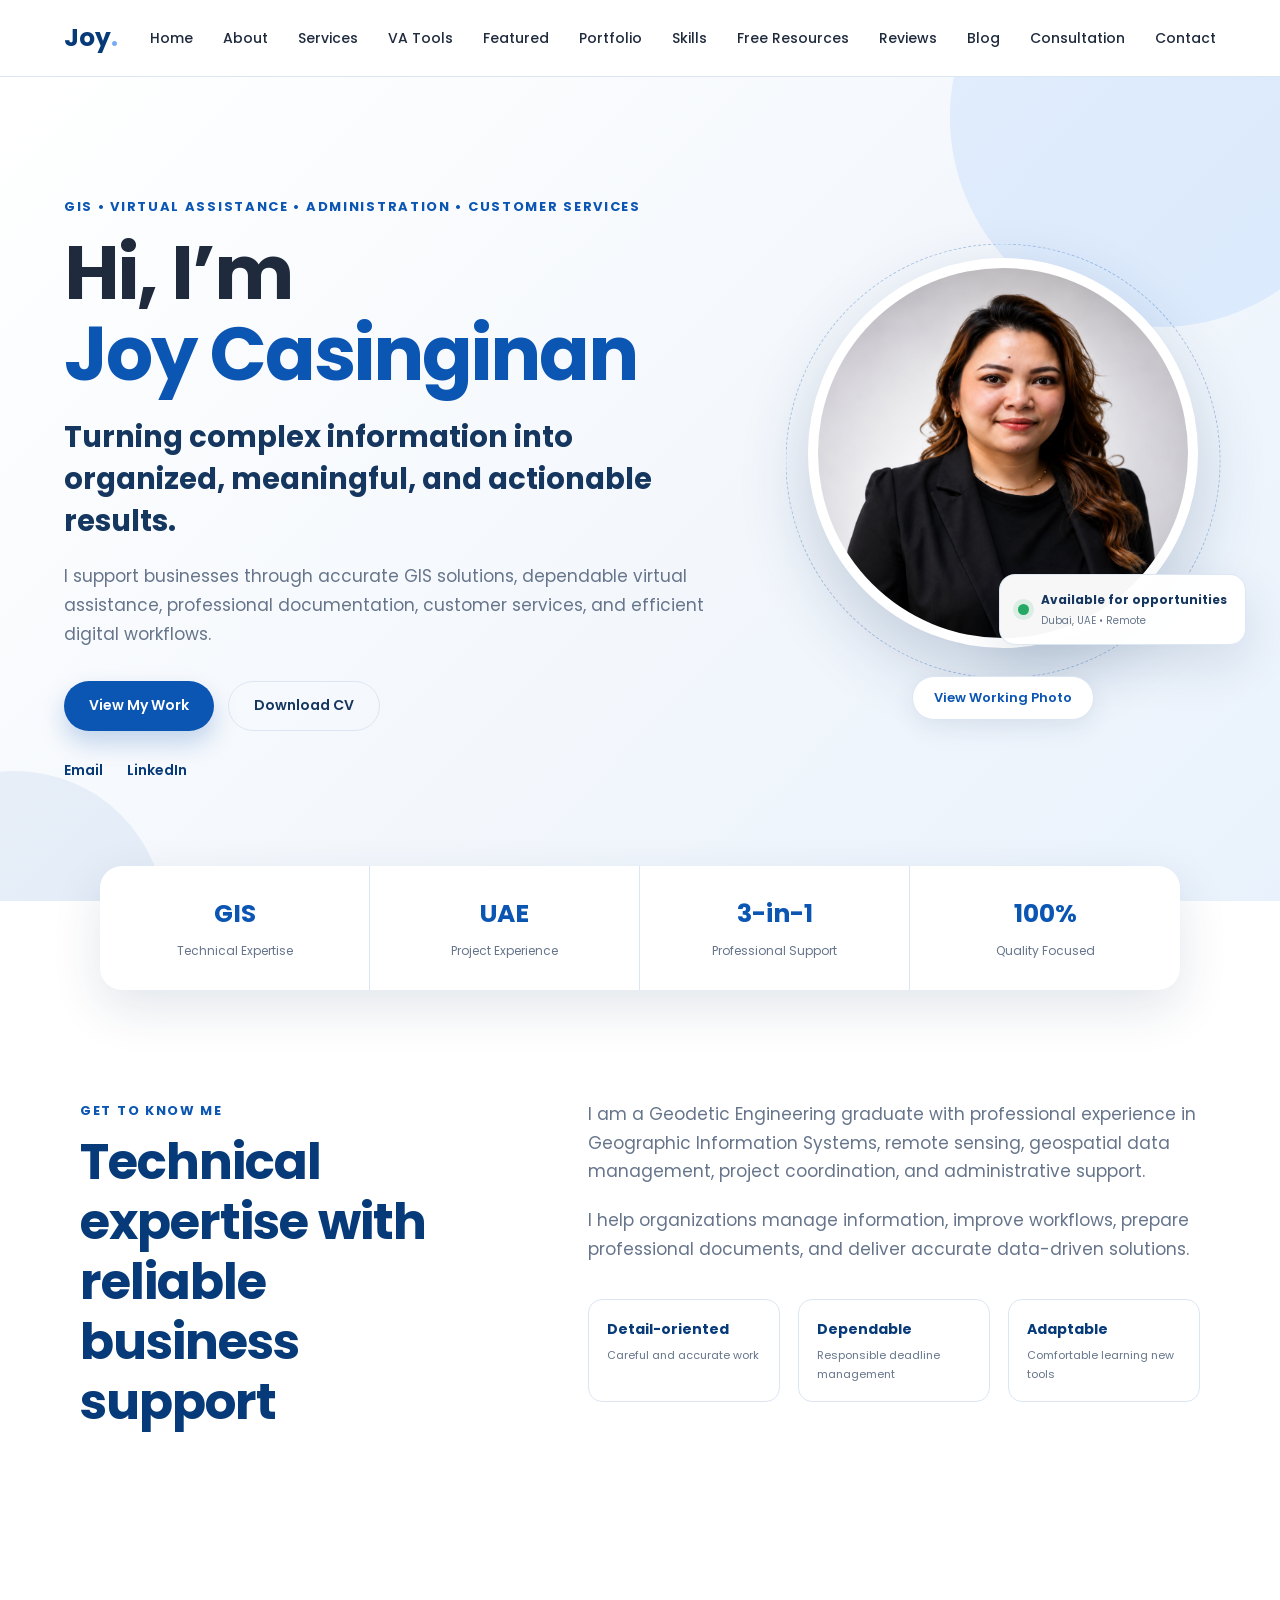
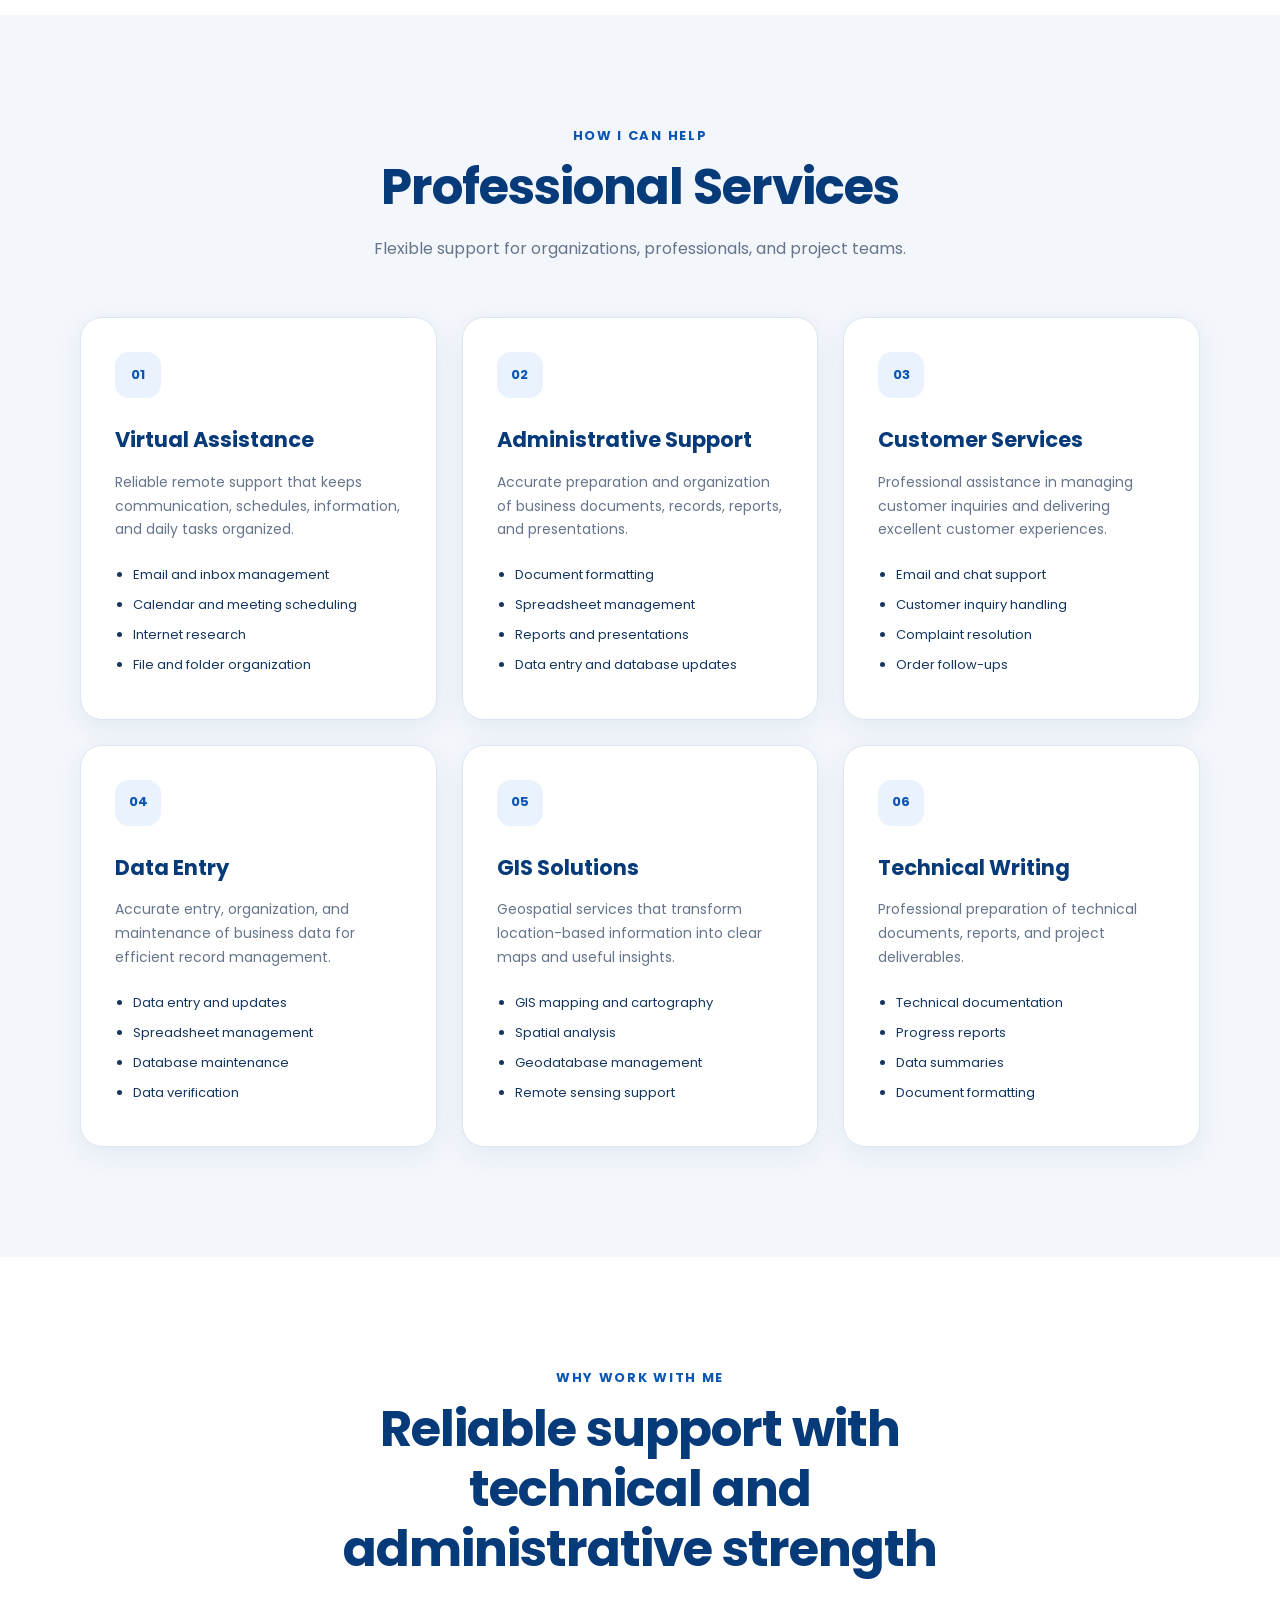
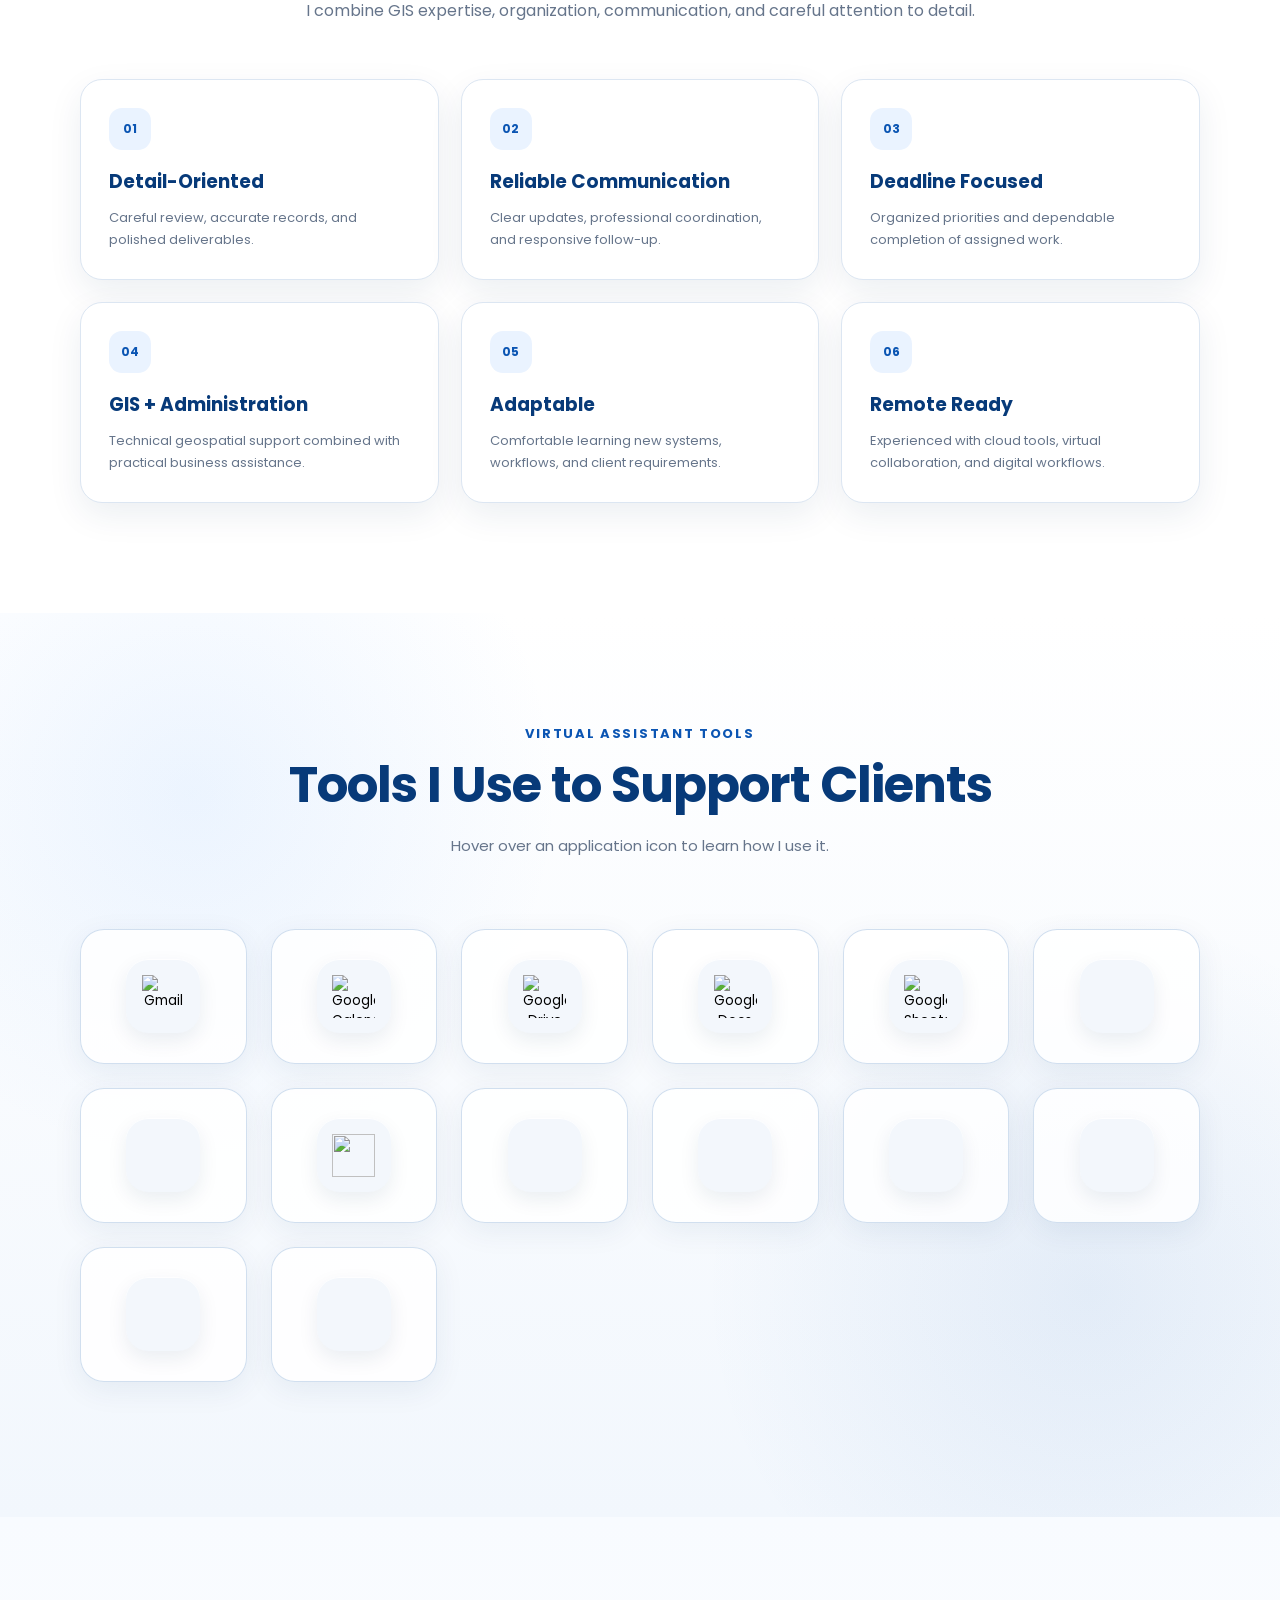
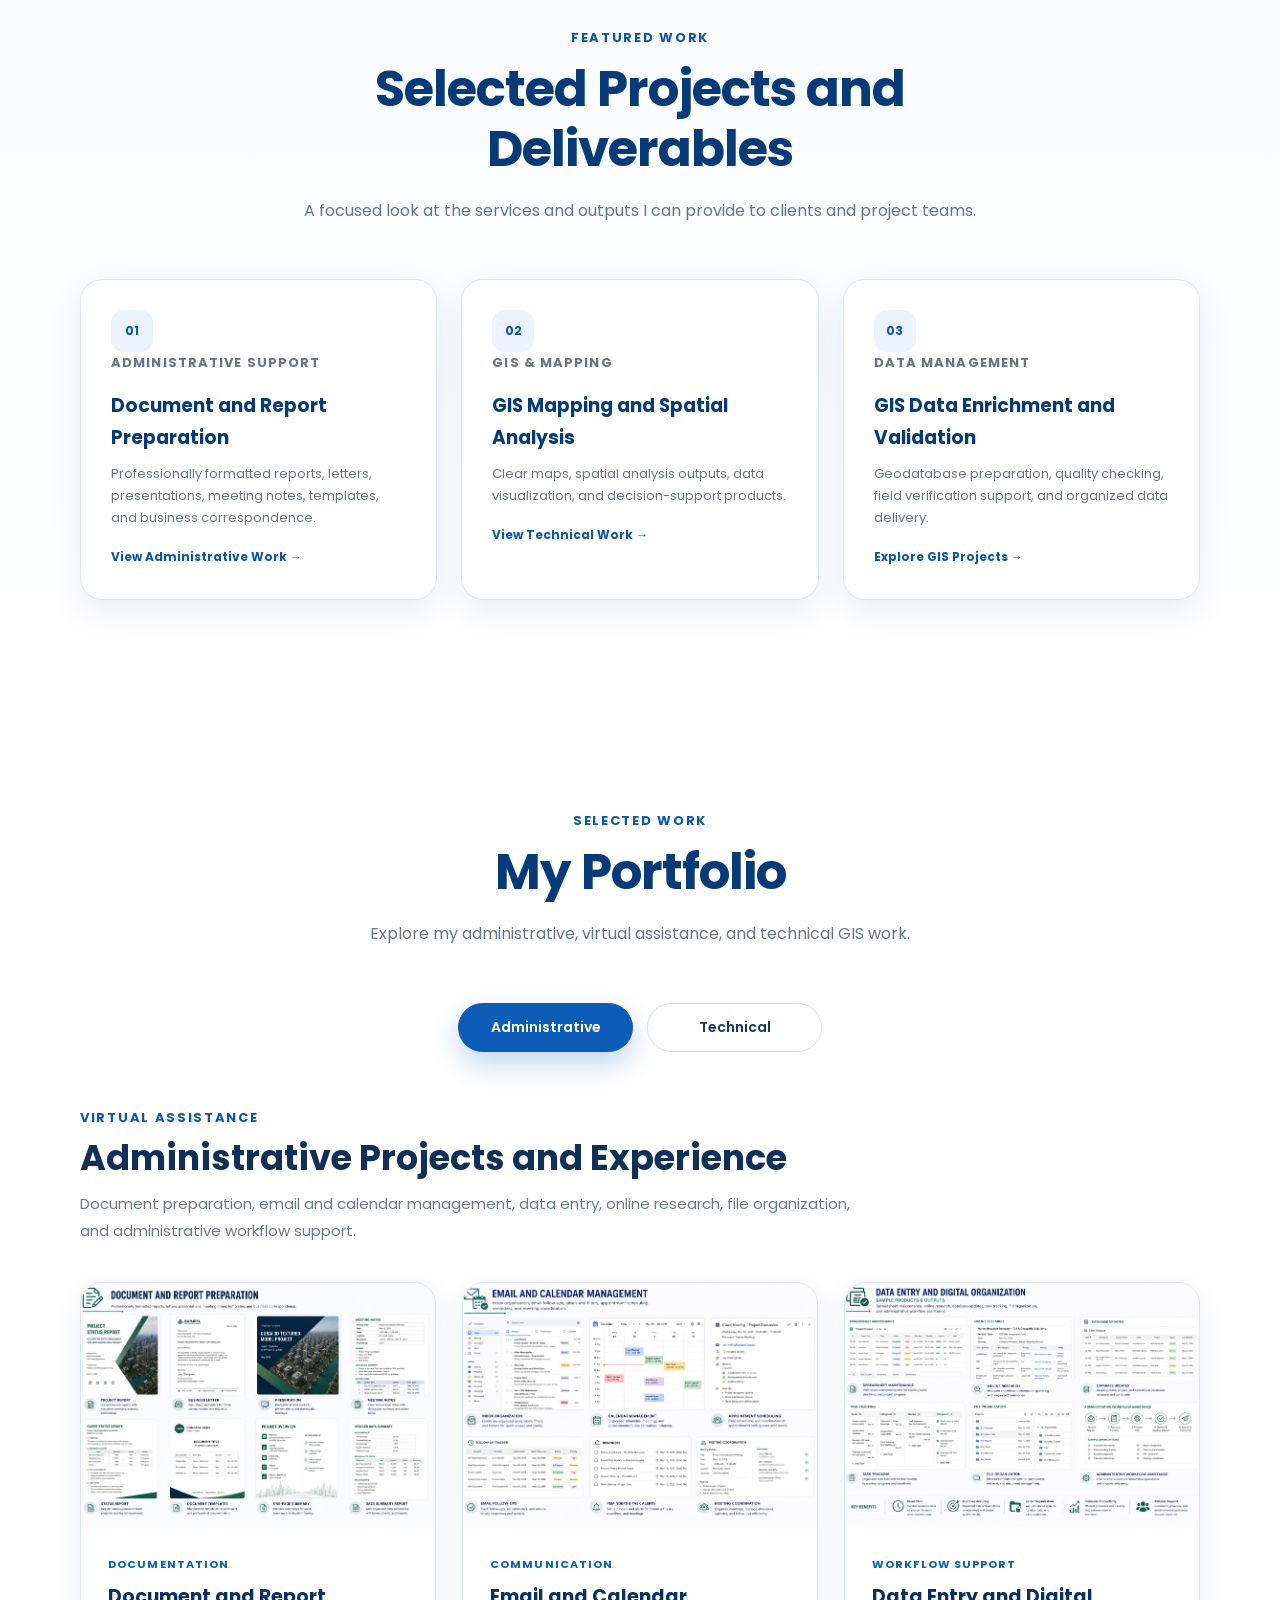
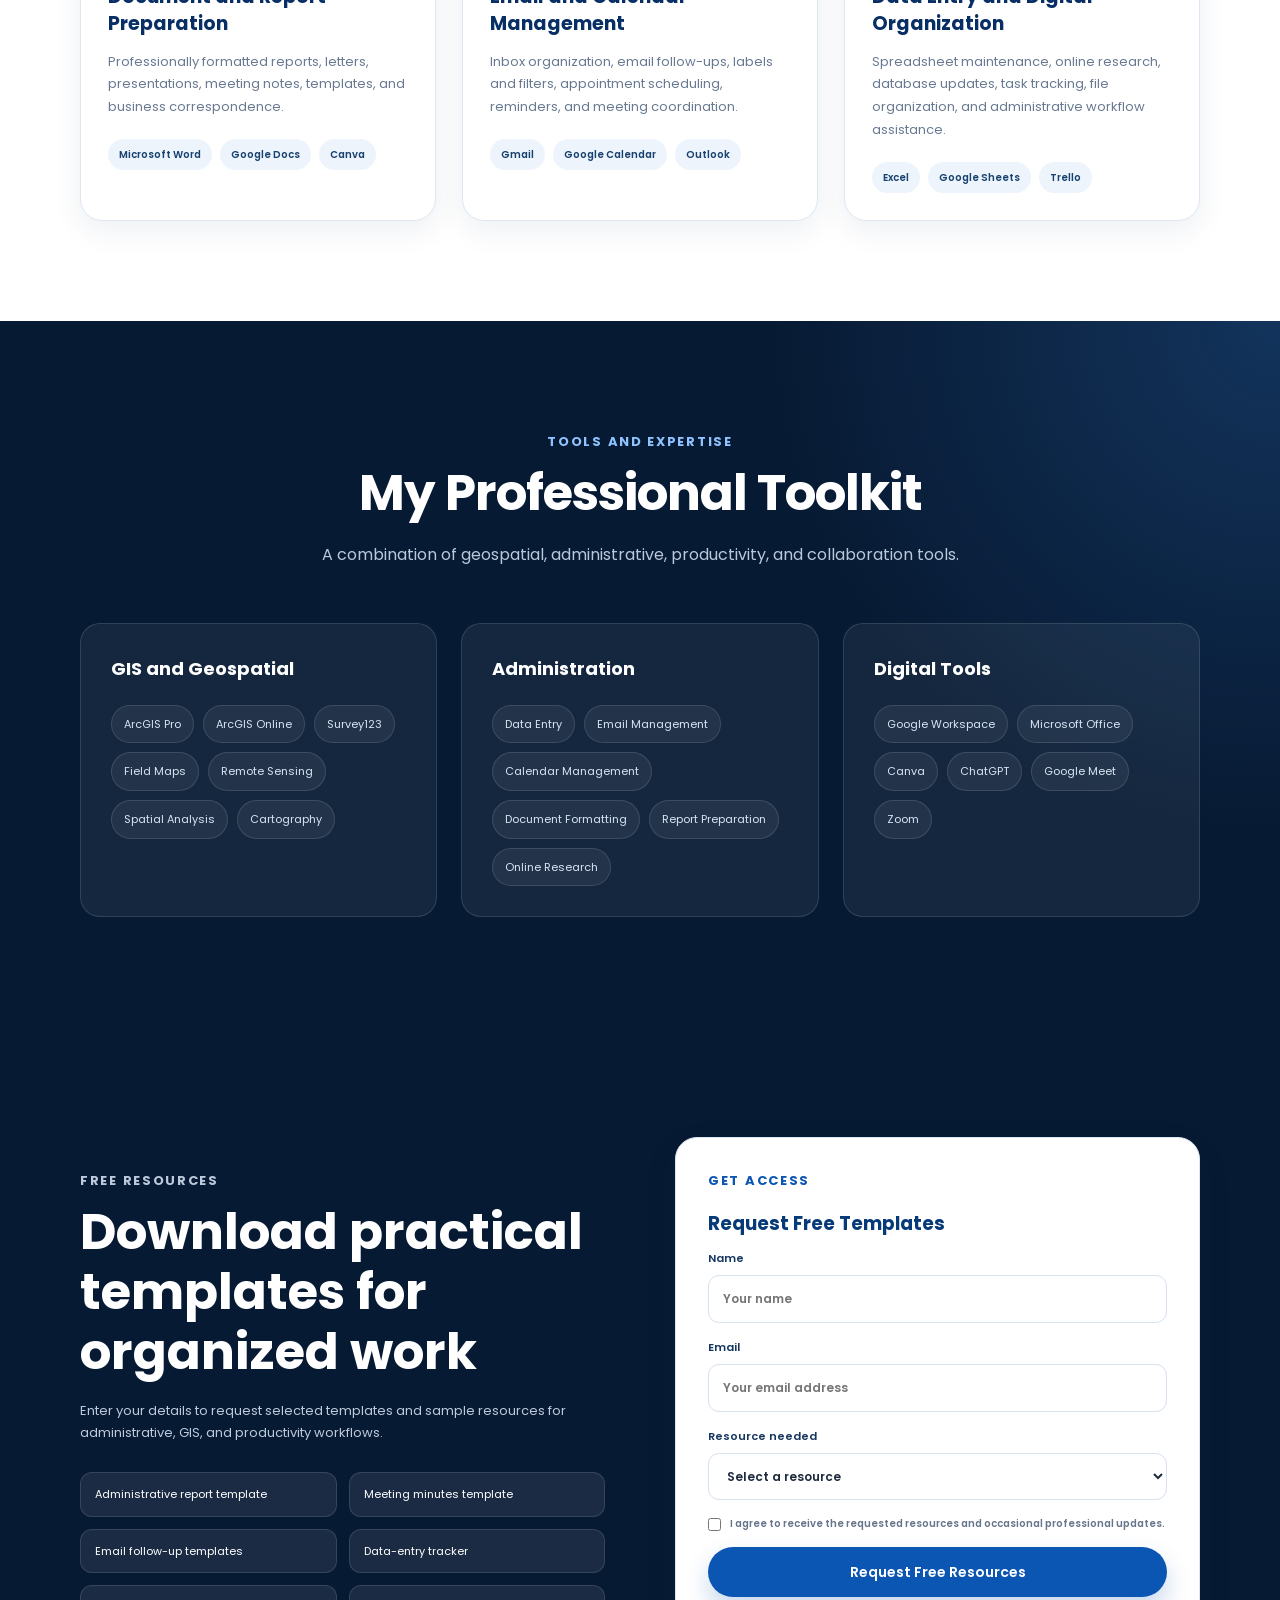
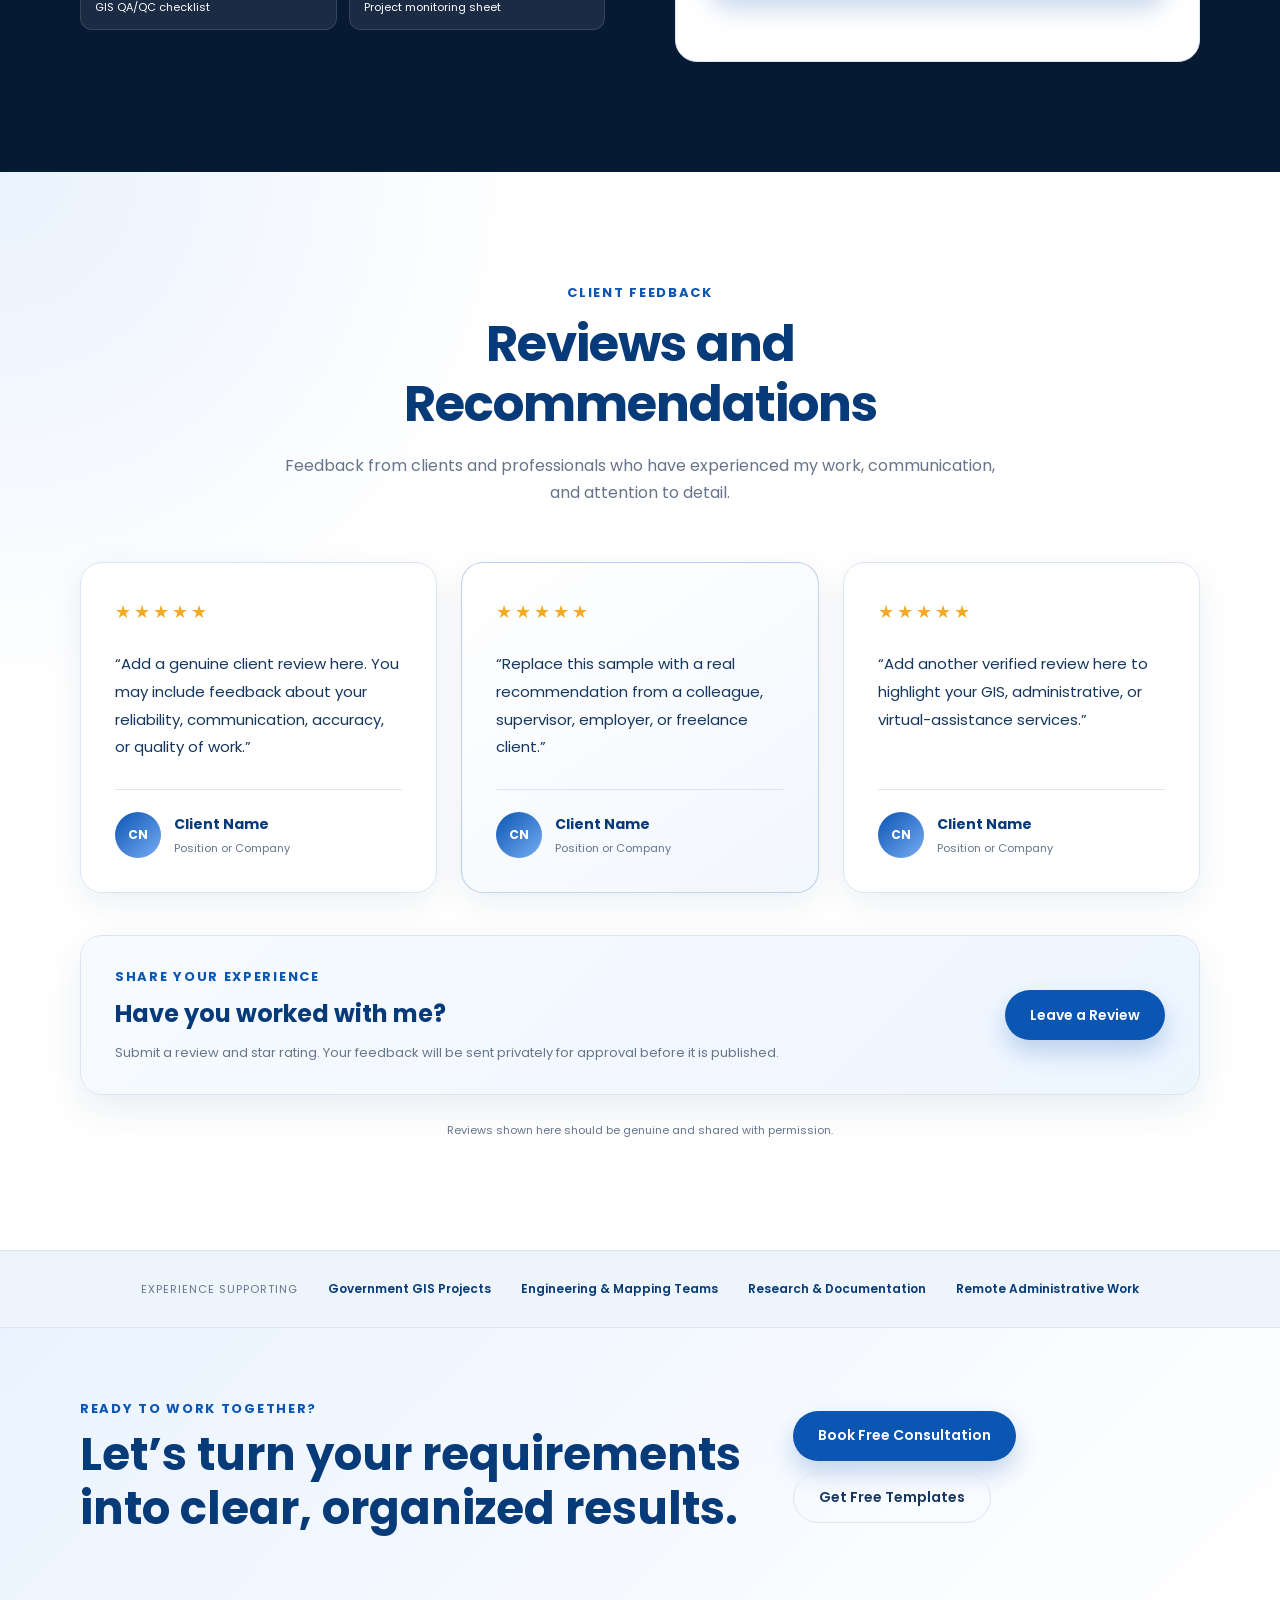
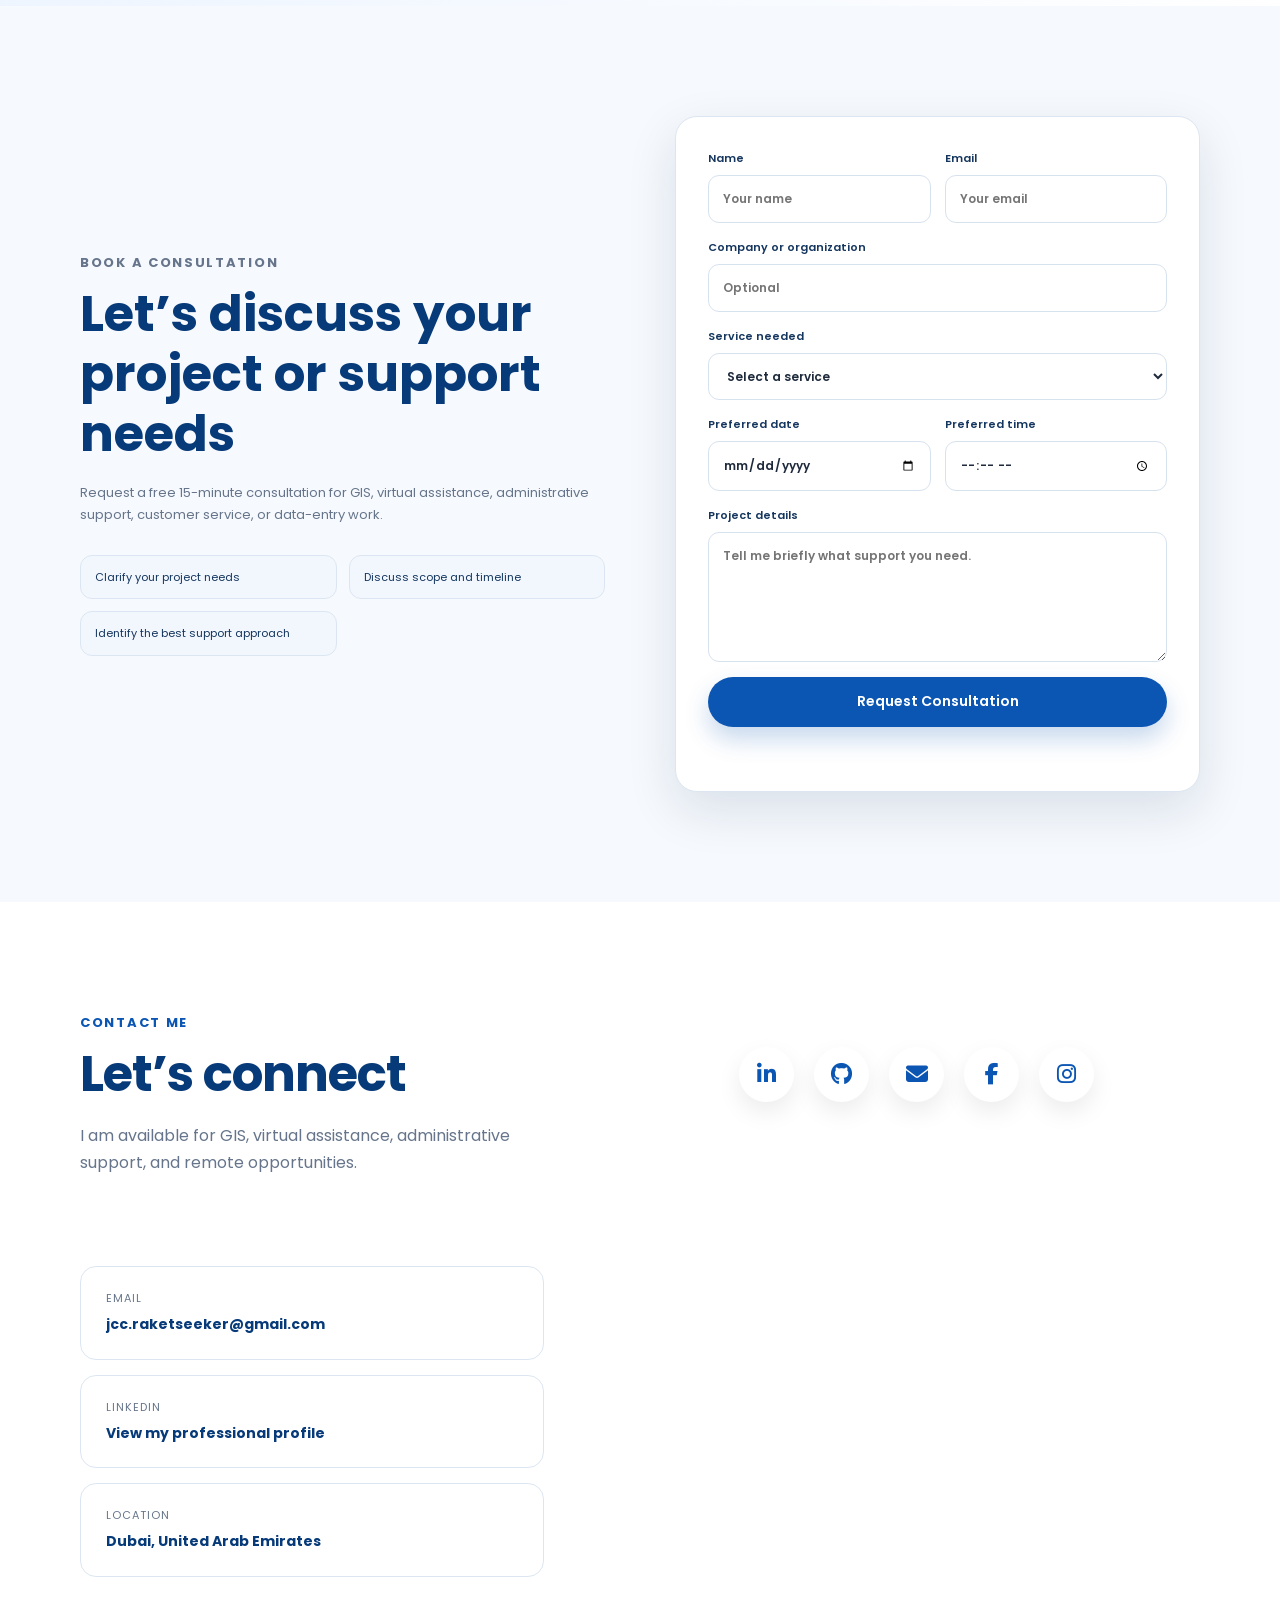
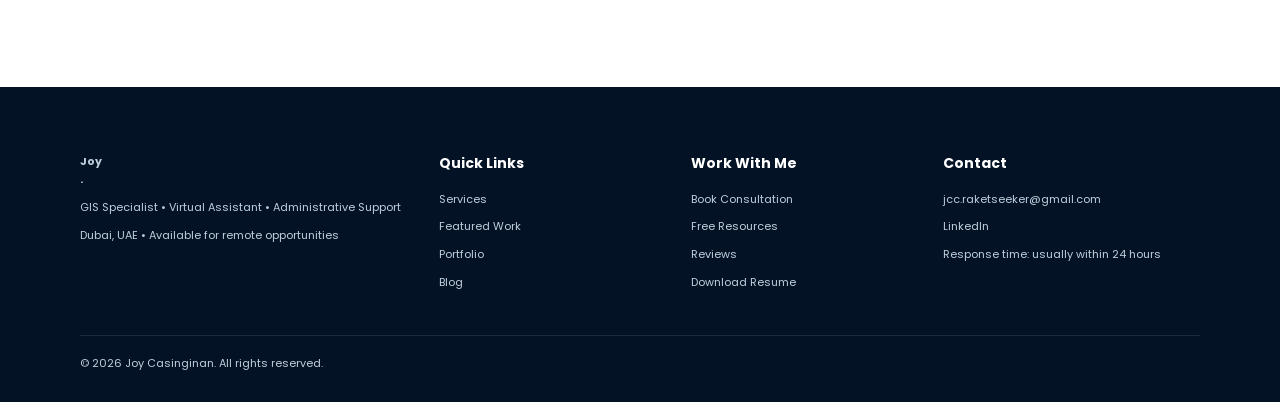
==== commit 657941cb: "Update index.html" ====
--- a/index.html
+++ b/index.html
@@ -848,8 +848,8 @@
 <p class="section-label">Client feedback</p>
 <h2>Reviews and Recommendations</h2>
 <p>
-                        Help me improve! If we've worked together, I'd love to hear about your experience. 
-                        Your feedback helps me learn, grow, and serve future clients better.
+                        Feedback from clients and professionals who have experienced
+                        my work, communication, and attention to detail.
                     </p>
 </div>
 <!-- Replace the sample text below only with genuine client reviews. -->
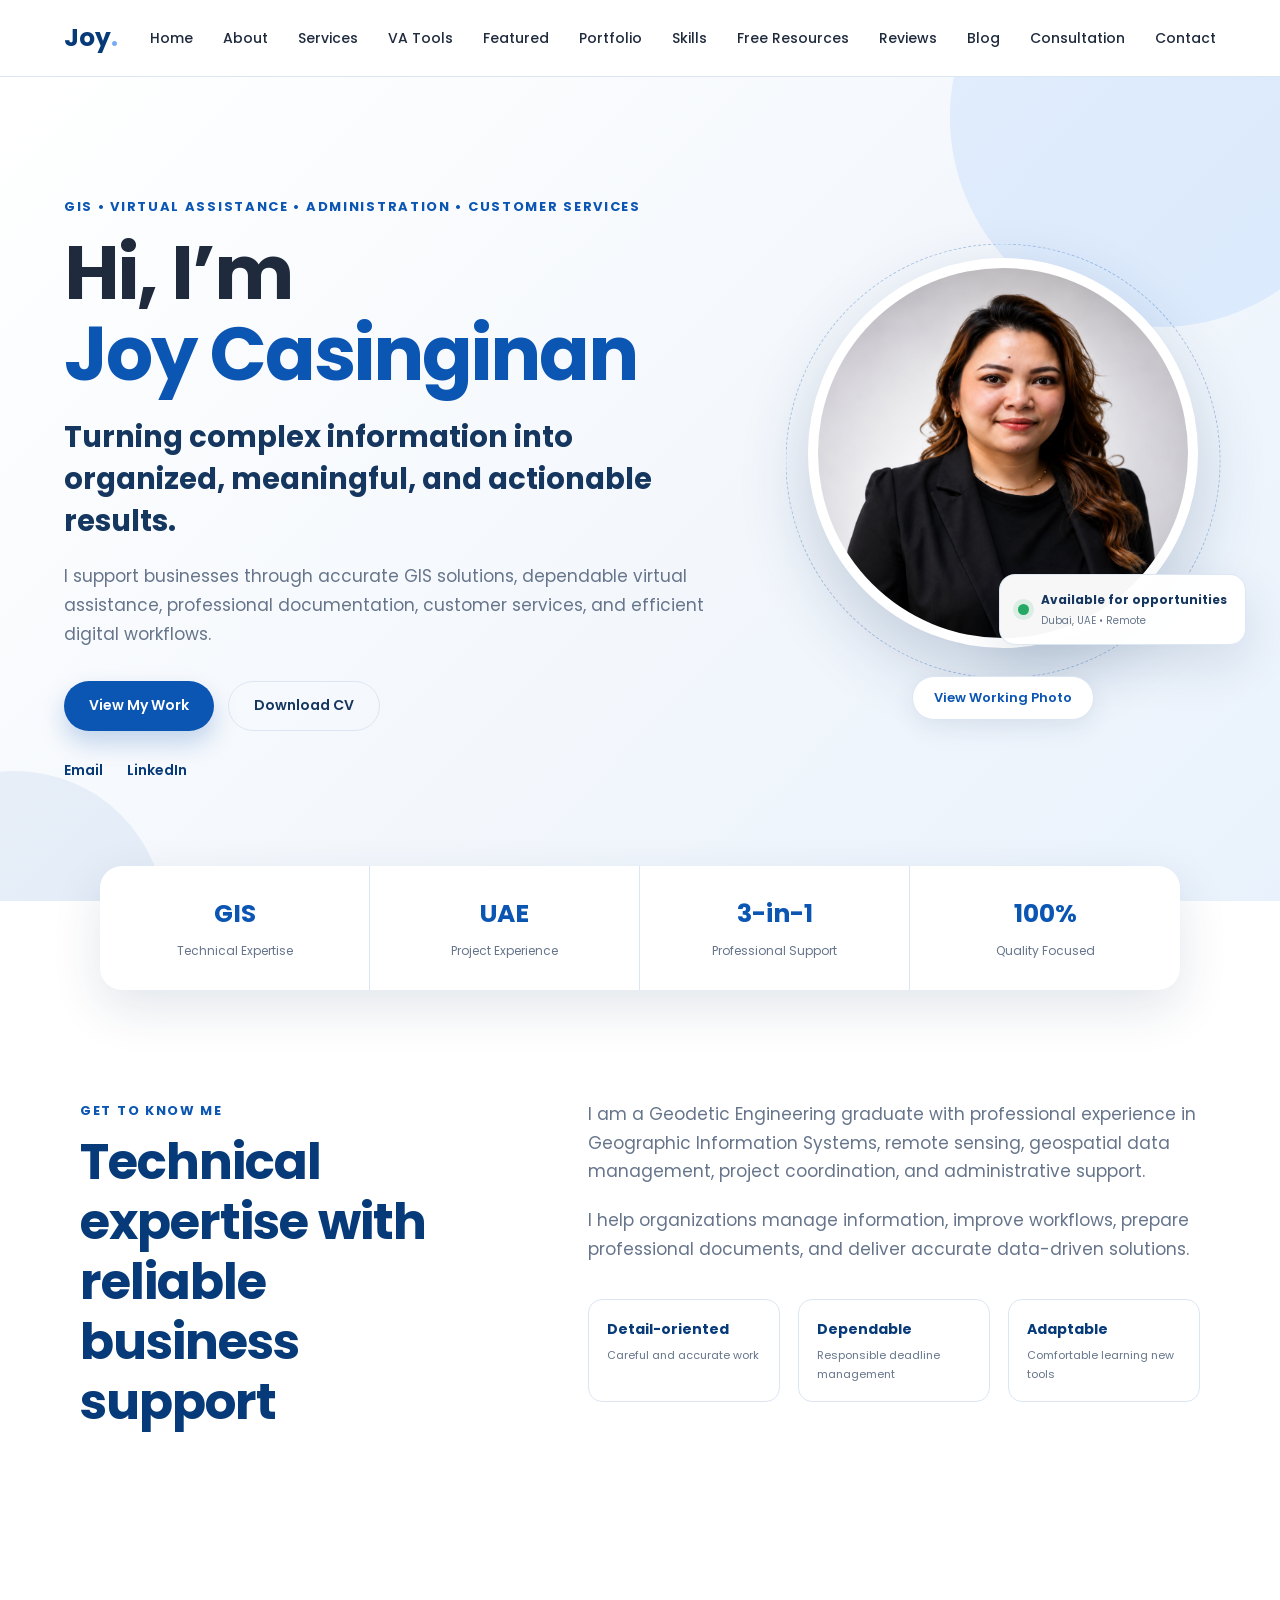
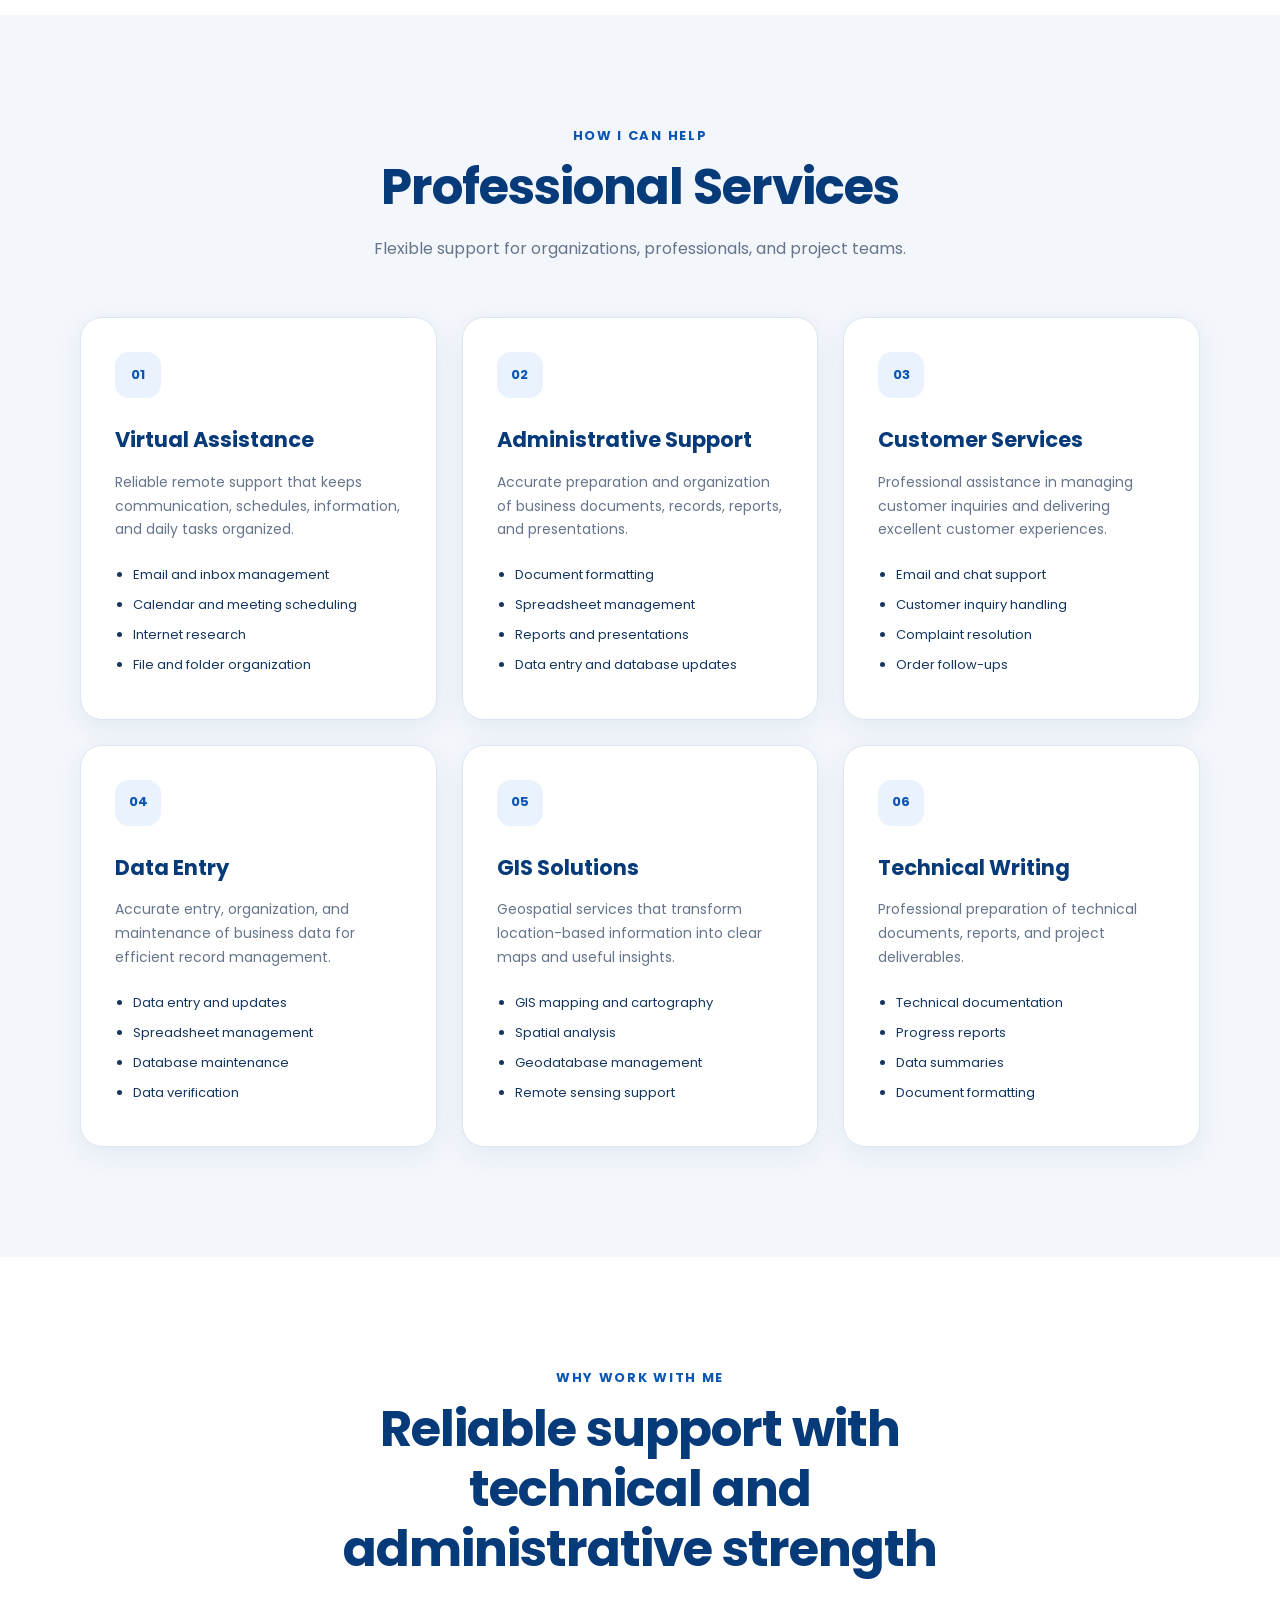
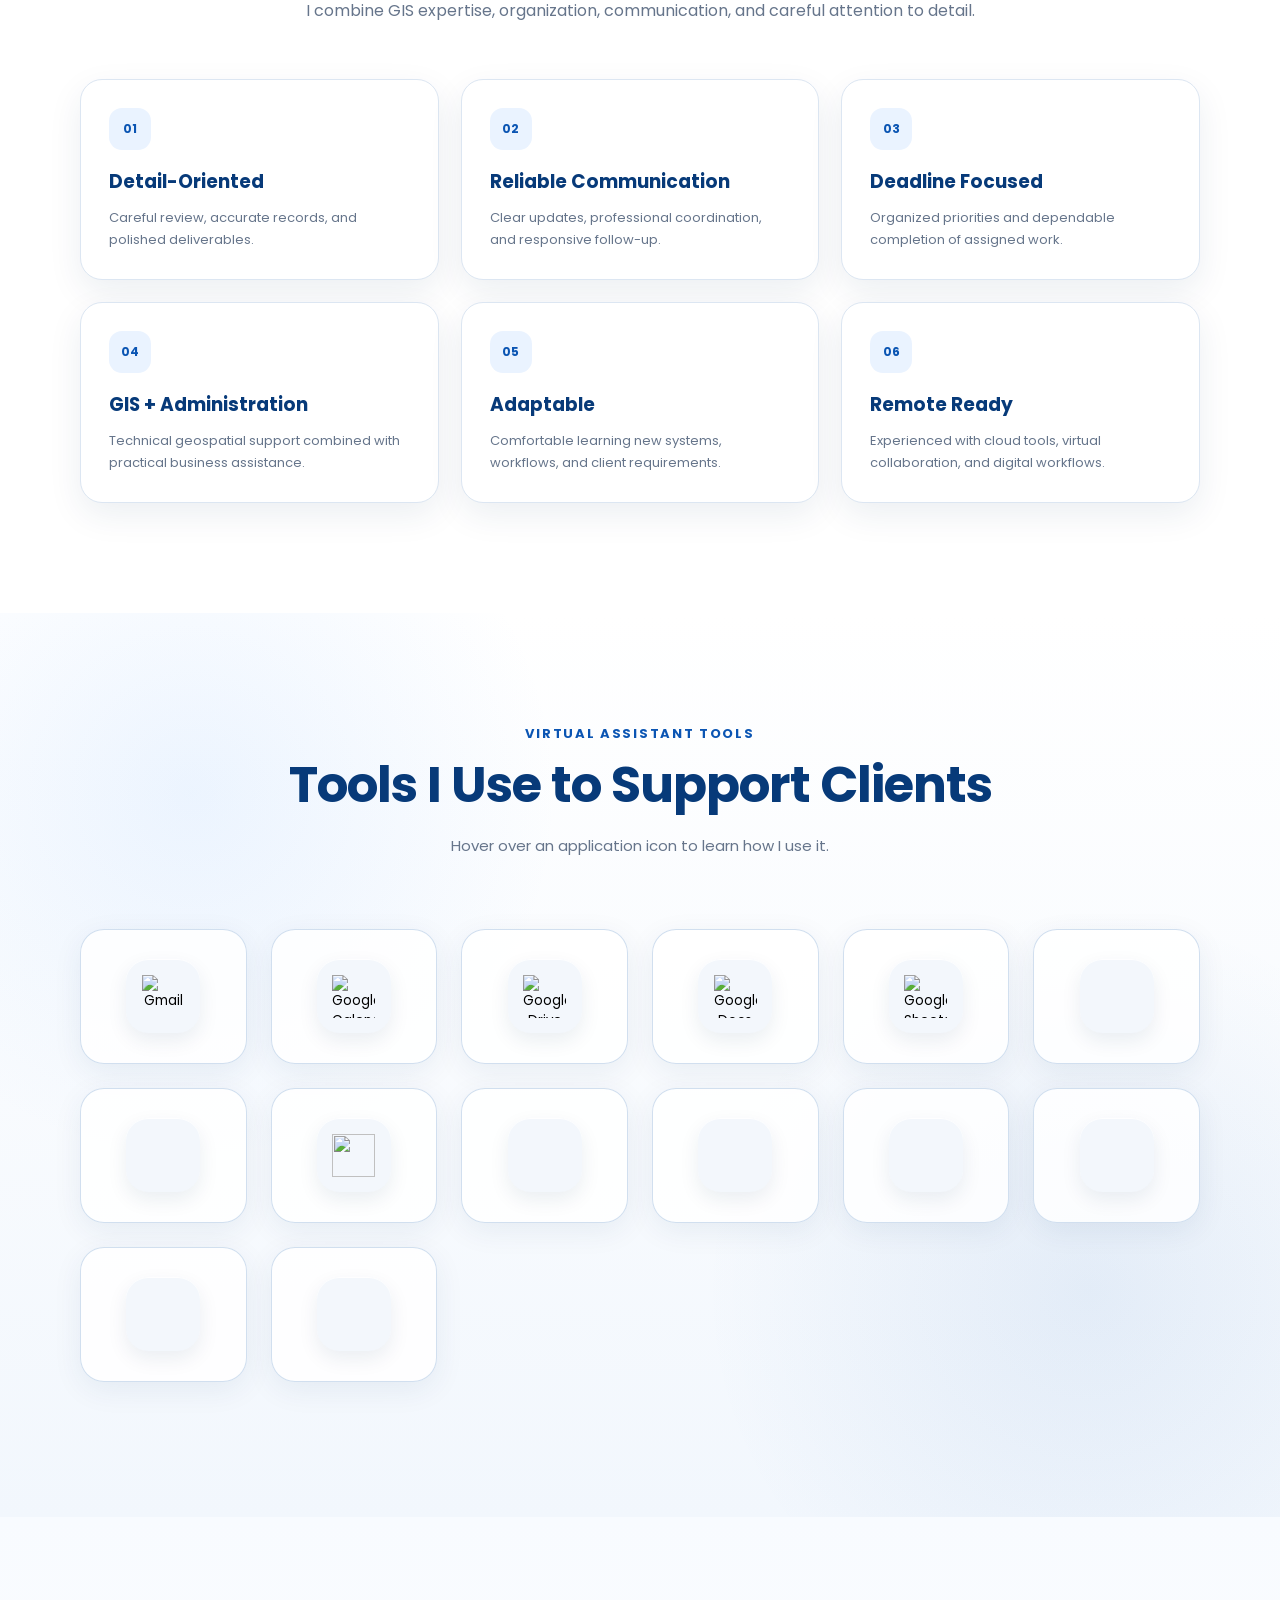
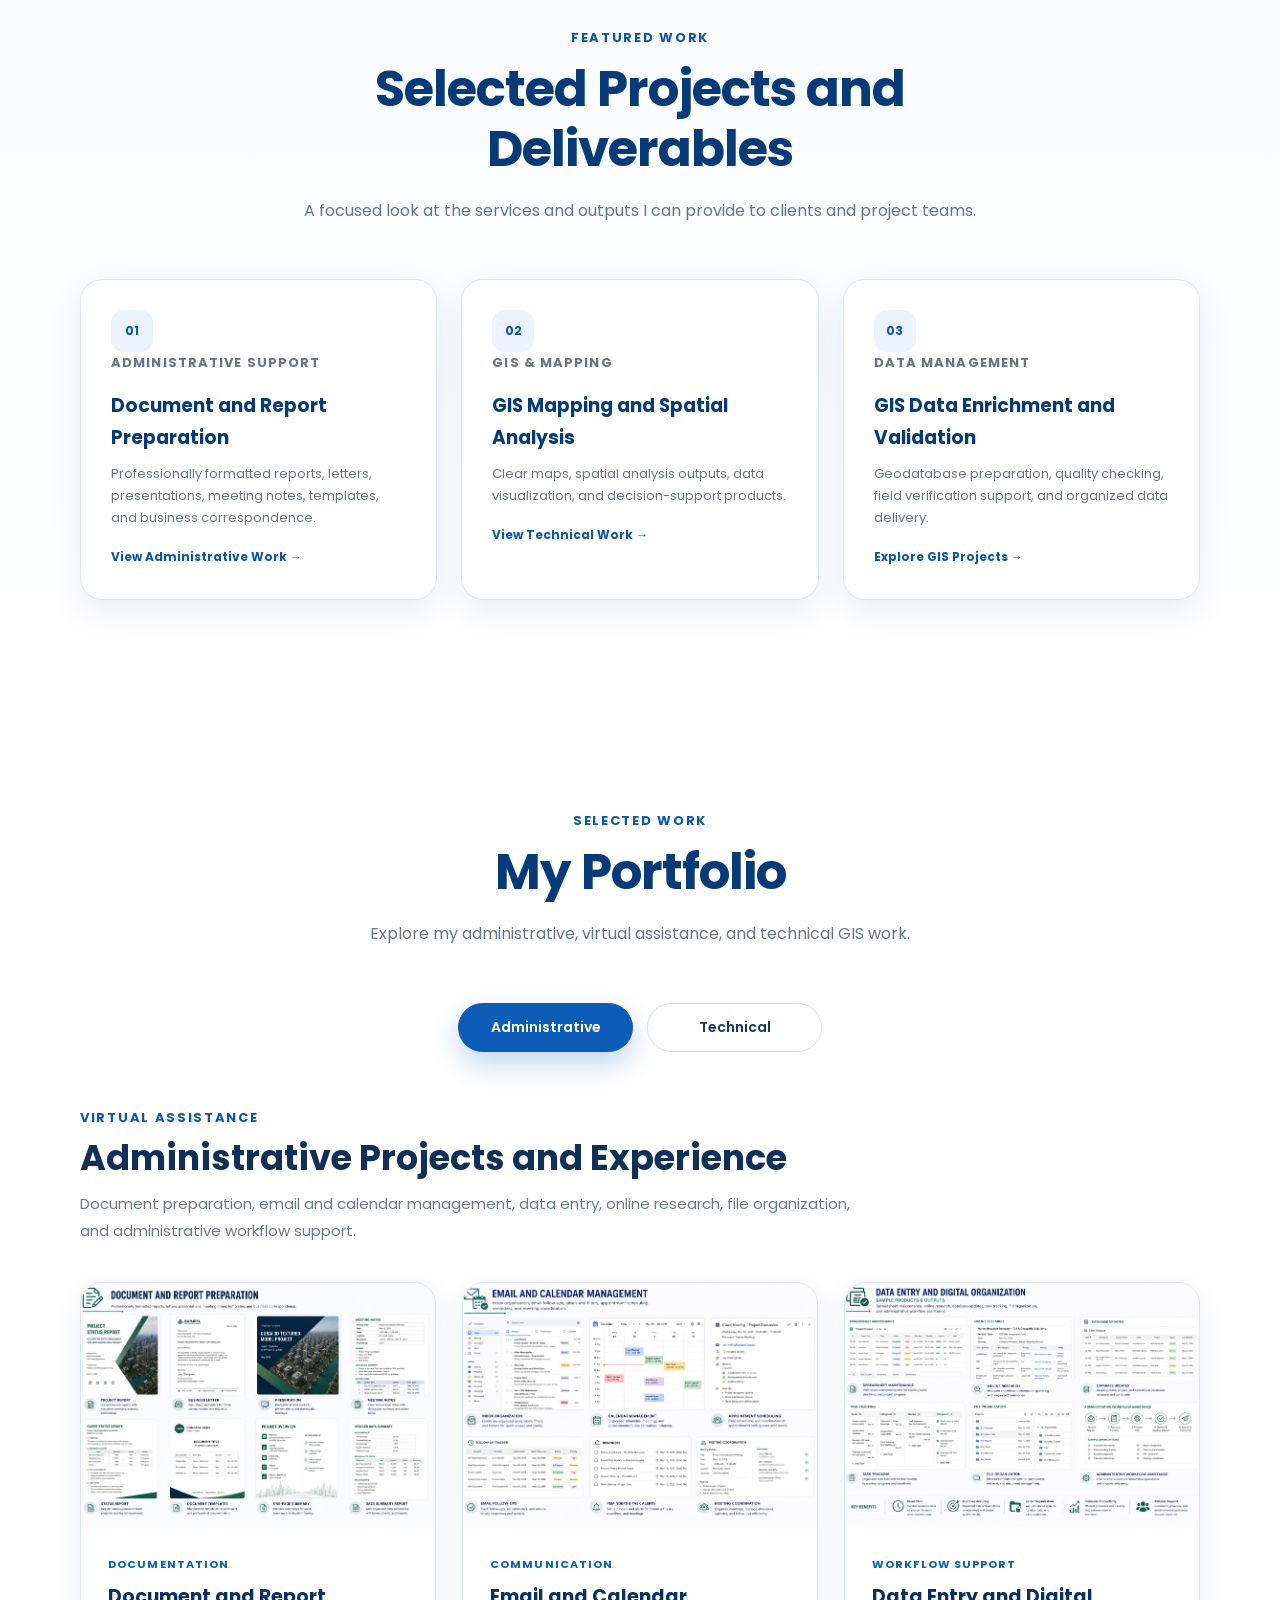
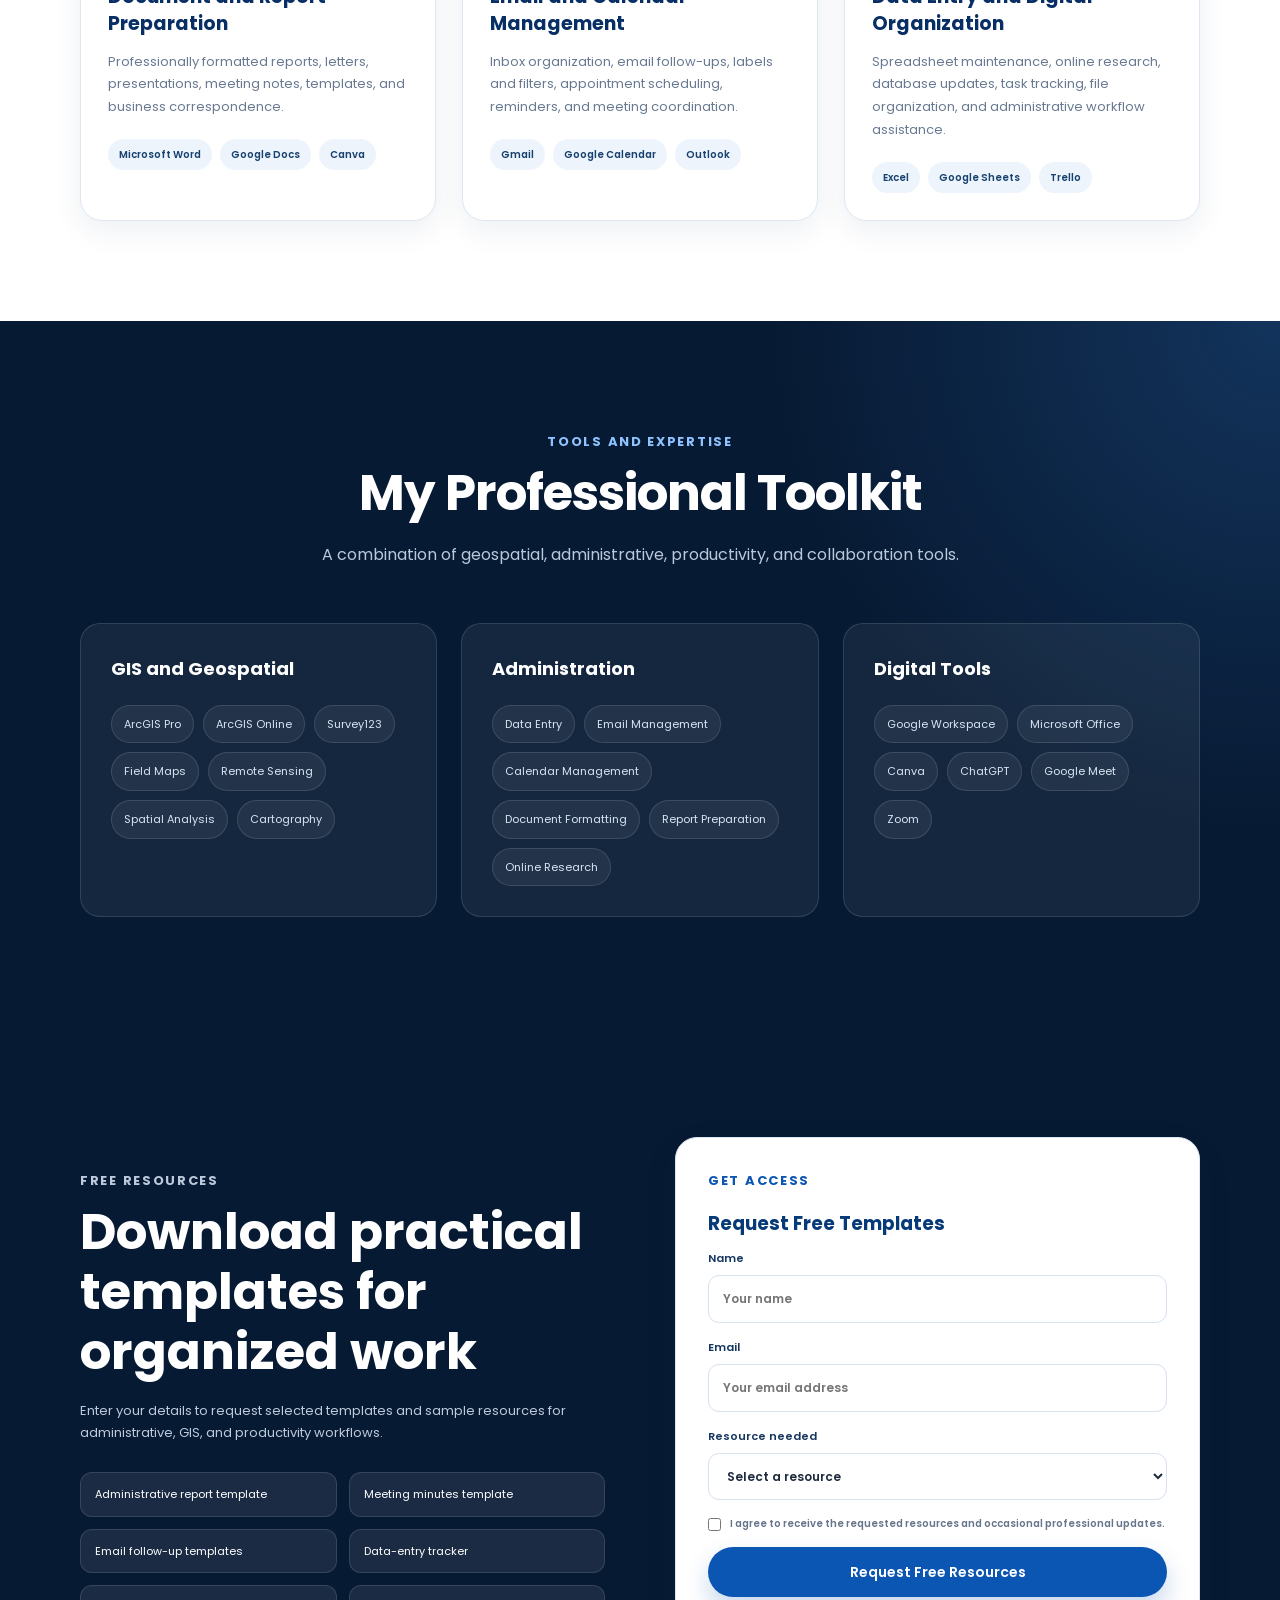
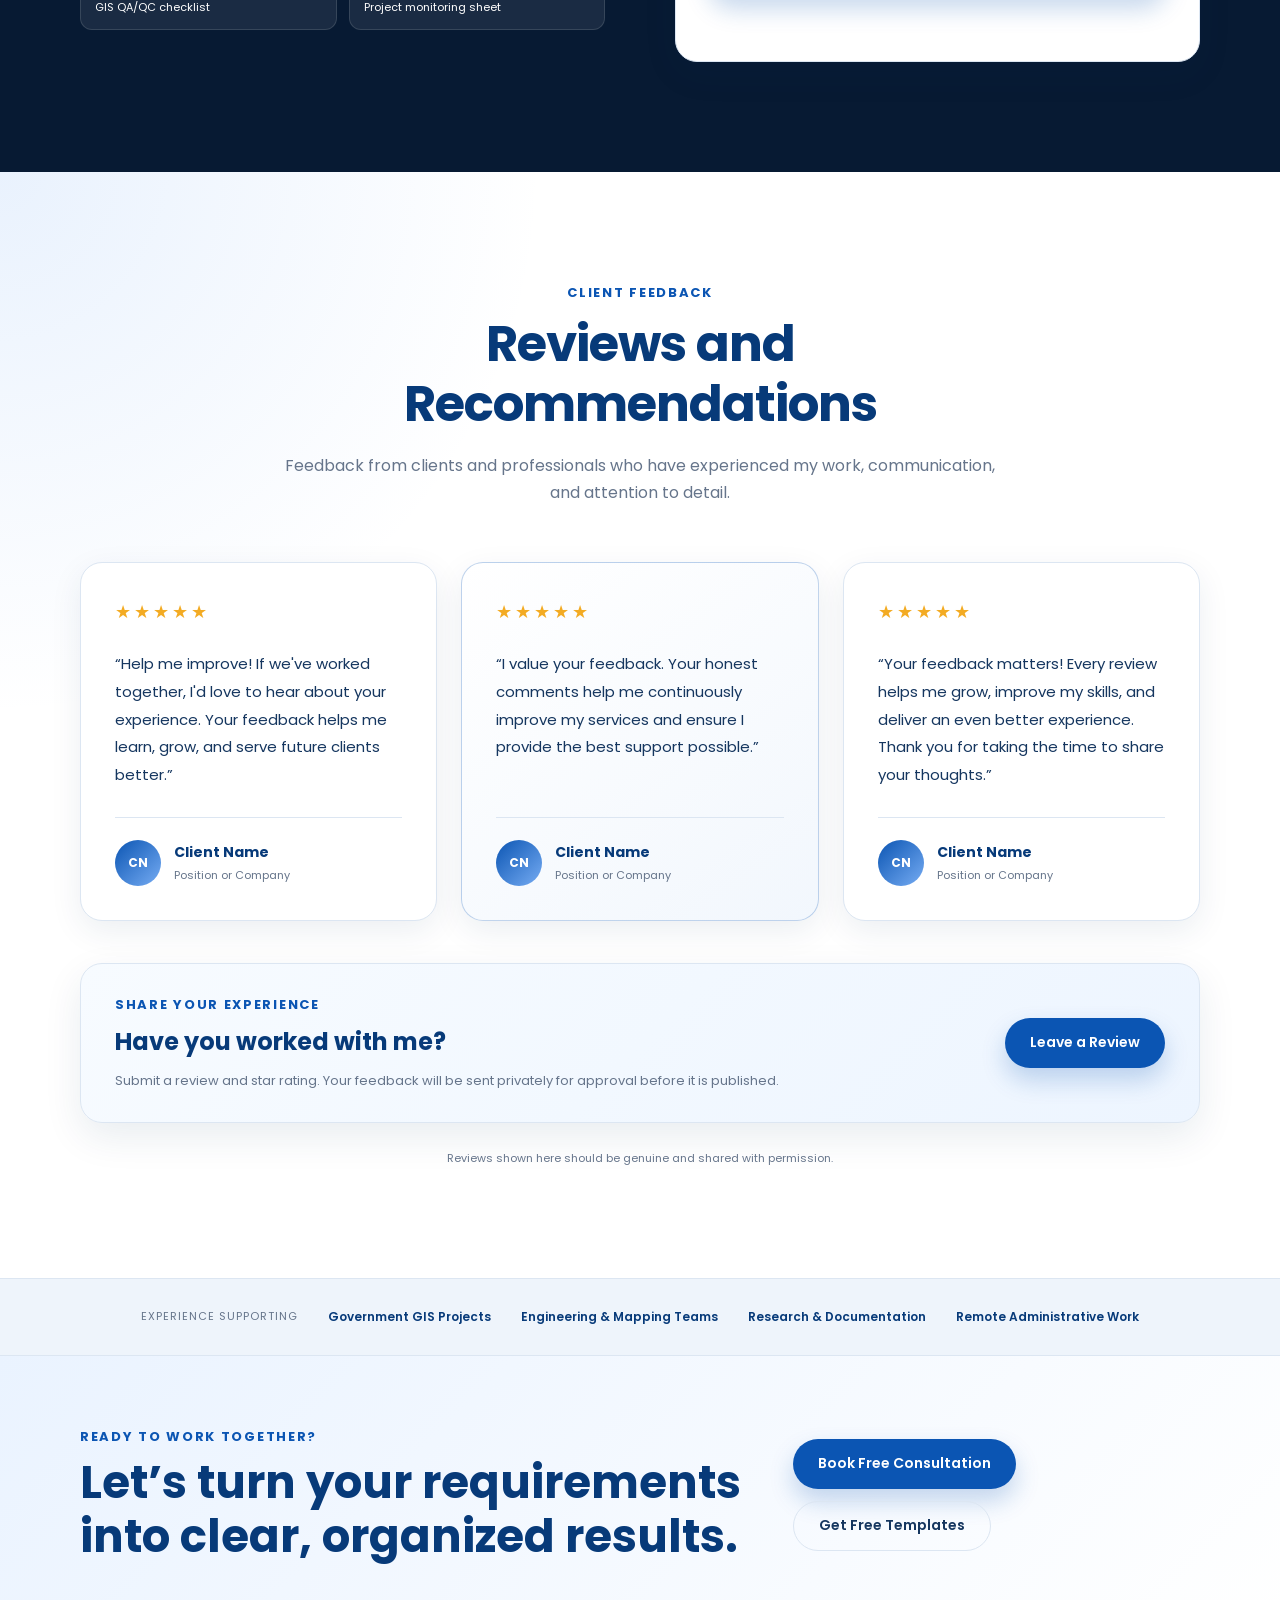
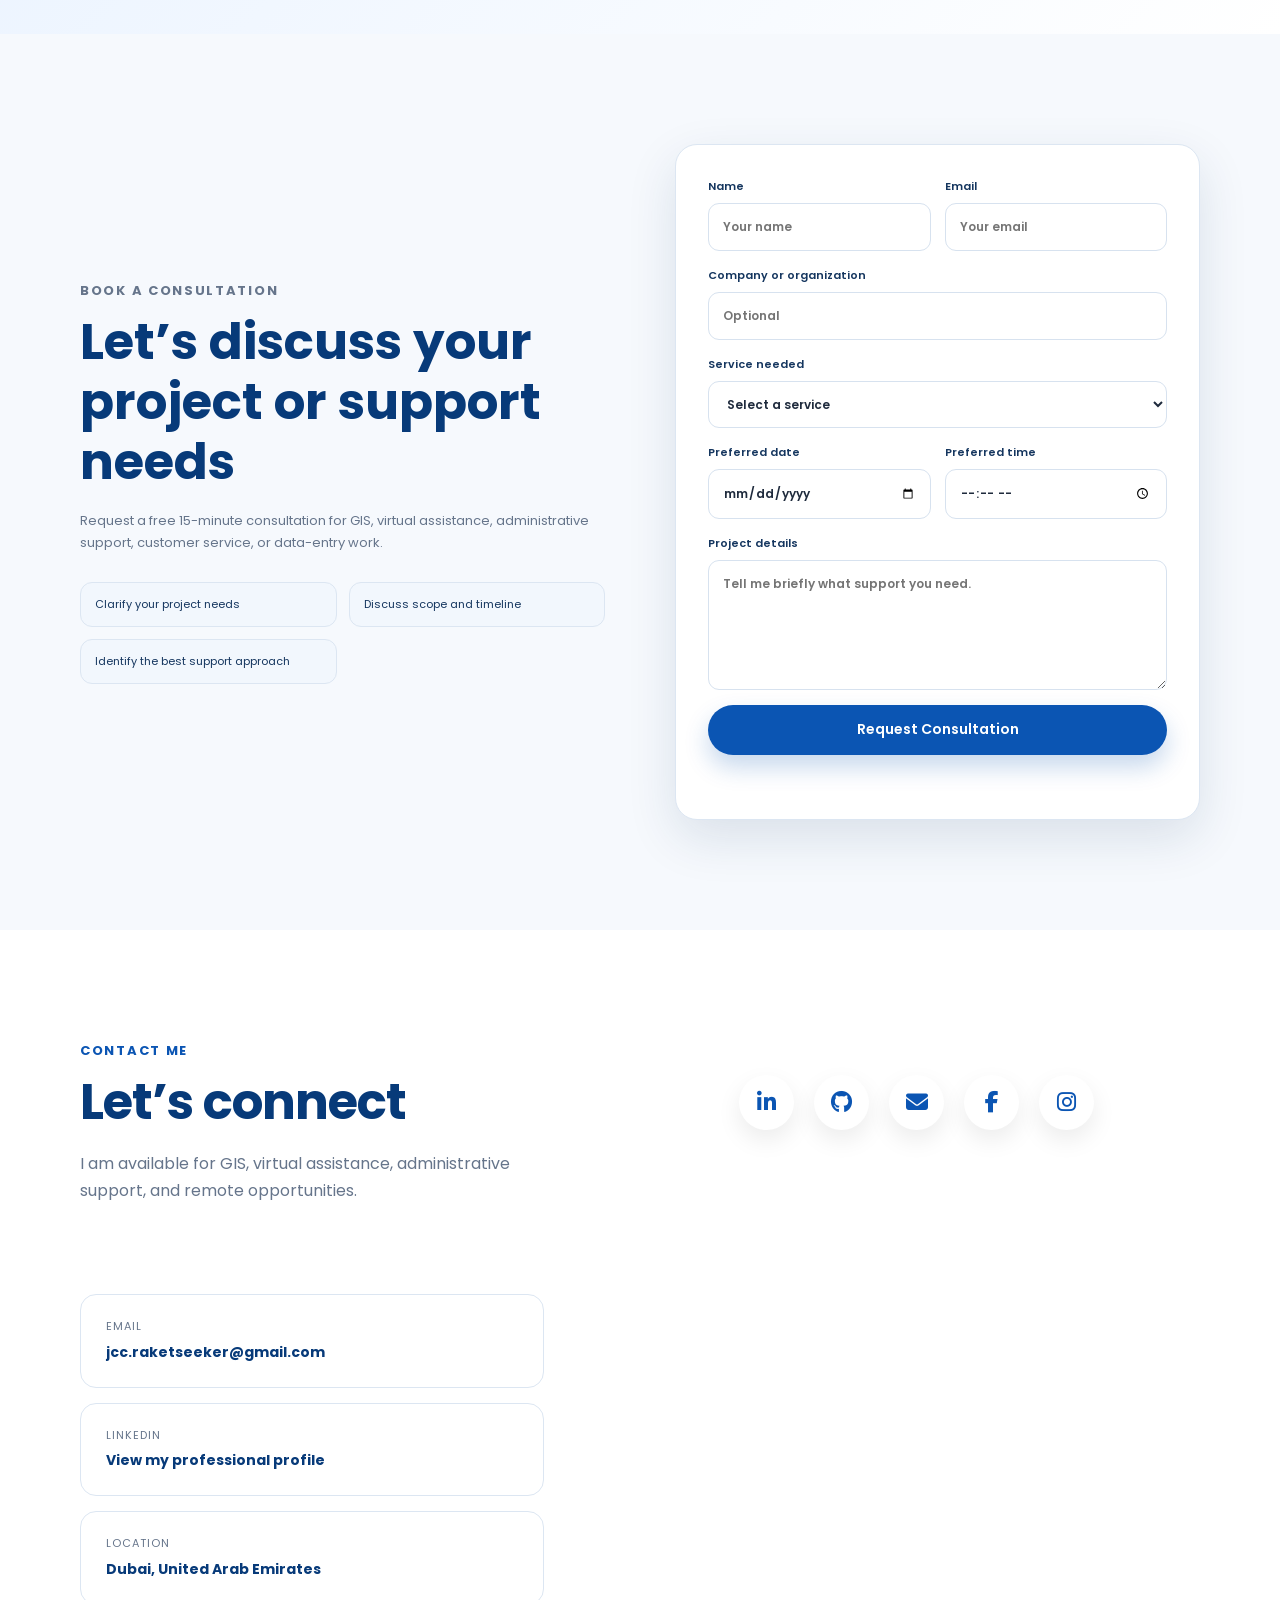
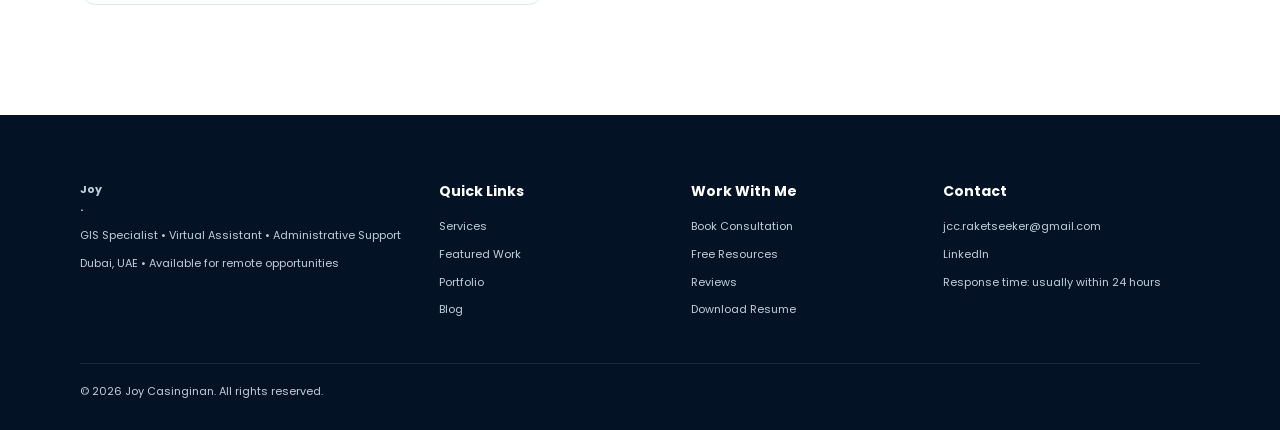
==== commit 3e65dd01: "Update index.html" ====
--- a/index.html
+++ b/index.html
@@ -857,8 +857,8 @@
 <article class="review-card">
 <div aria-label="5 out of 5 stars" class="review-stars">★★★★★</div>
 <blockquote>
-                            “Add a genuine client review here. You may include feedback
-                            about your reliability, communication, accuracy, or quality of work.”
+                            “Help me improve! If we've worked together, I'd love to hear about your experience. 
+                            Your feedback helps me learn, grow, and serve future clients better.”
                         </blockquote>
 <div class="review-author">
 <div aria-hidden="true" class="review-avatar">CN</div>
@@ -871,8 +871,8 @@
 <article class="review-card featured-review">
 <div aria-label="5 out of 5 stars" class="review-stars">★★★★★</div>
 <blockquote>
-                            “Replace this sample with a real recommendation from a
-                            colleague, supervisor, employer, or freelance client.”
+                            “I value your feedback. Your honest comments help me continuously 
+                            improve my services and ensure I provide the best support possible.”
                         </blockquote>
 <div class="review-author">
 <div aria-hidden="true" class="review-avatar">CN</div>
@@ -885,8 +885,8 @@
 <article class="review-card">
 <div aria-label="5 out of 5 stars" class="review-stars">★★★★★</div>
 <blockquote>
-                            “Add another verified review here to highlight your GIS,
-                            administrative, or virtual-assistance services.”
+                            “Your feedback matters! Every review helps me grow, improve my skills, 
+                            and deliver an even better experience. Thank you for taking the time to share your thoughts.”
                         </blockquote>
 <div class="review-author">
 <div aria-hidden="true" class="review-avatar">CN</div>
